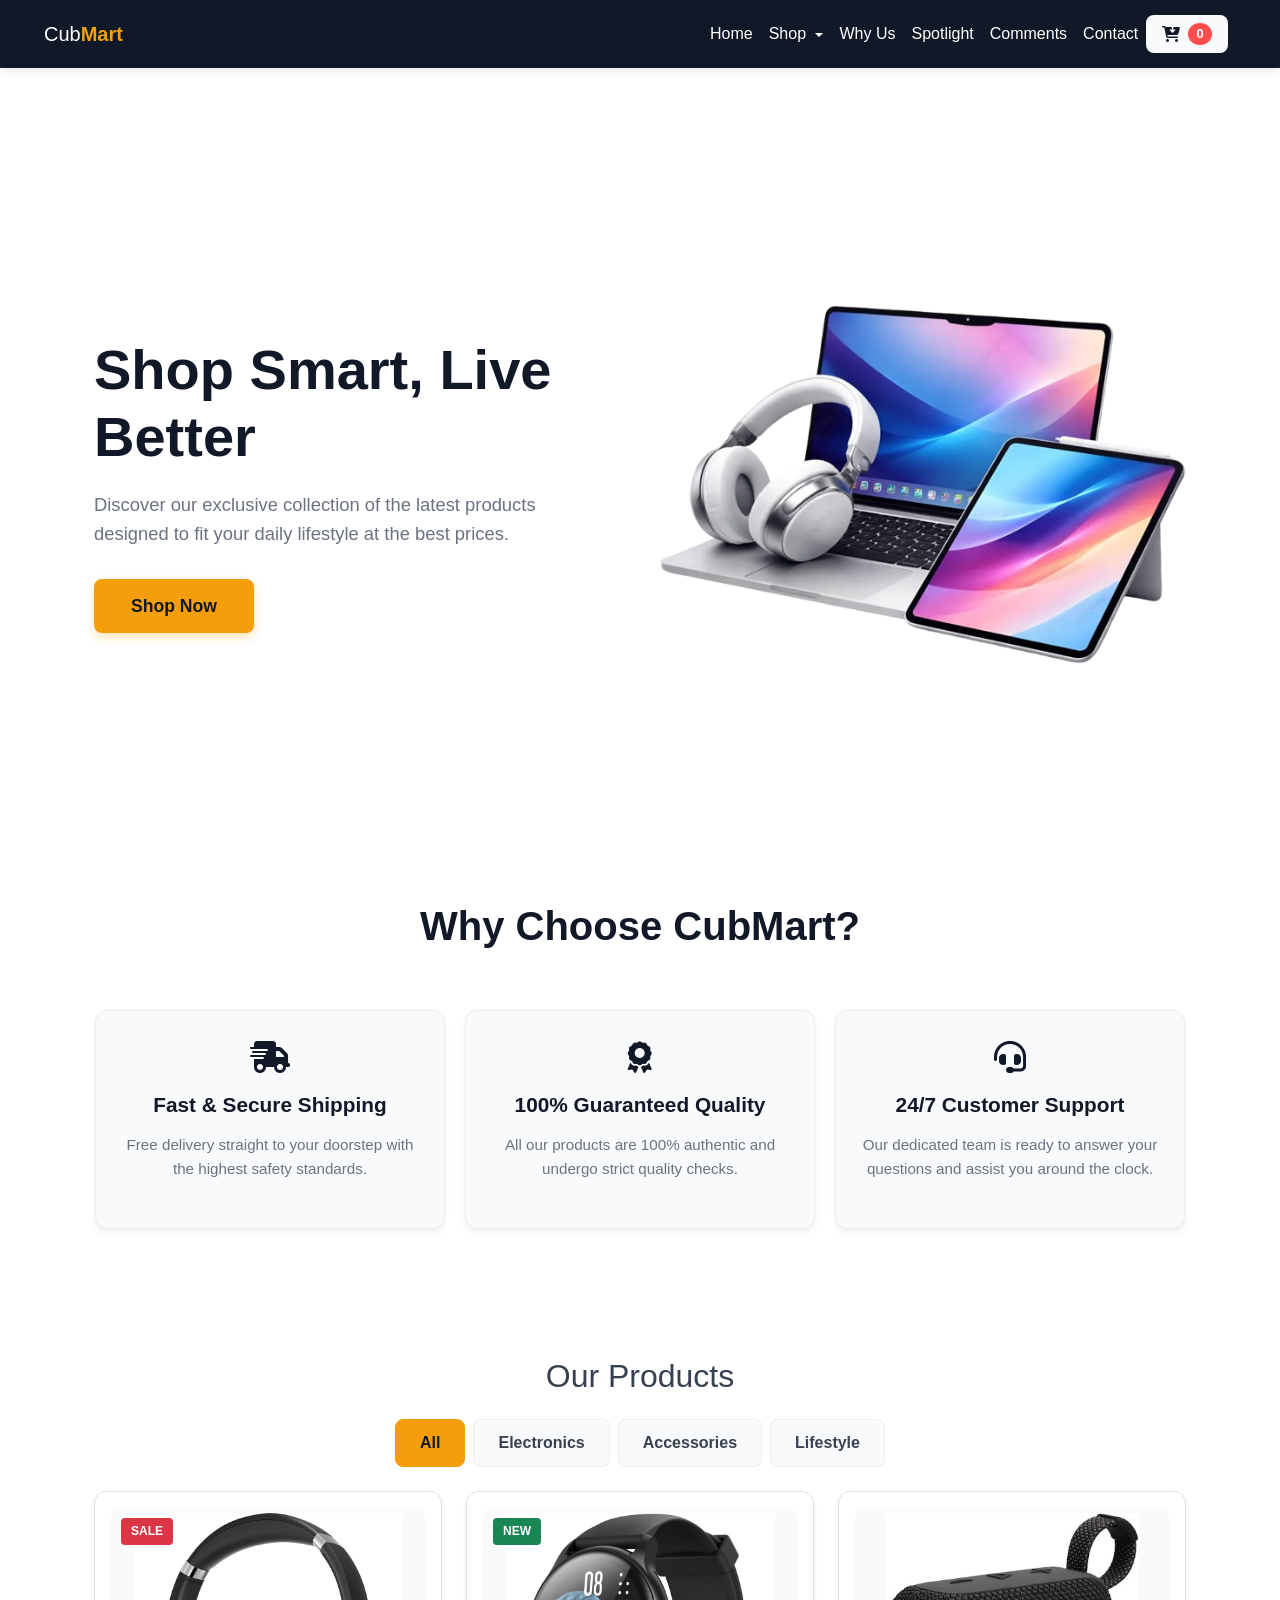
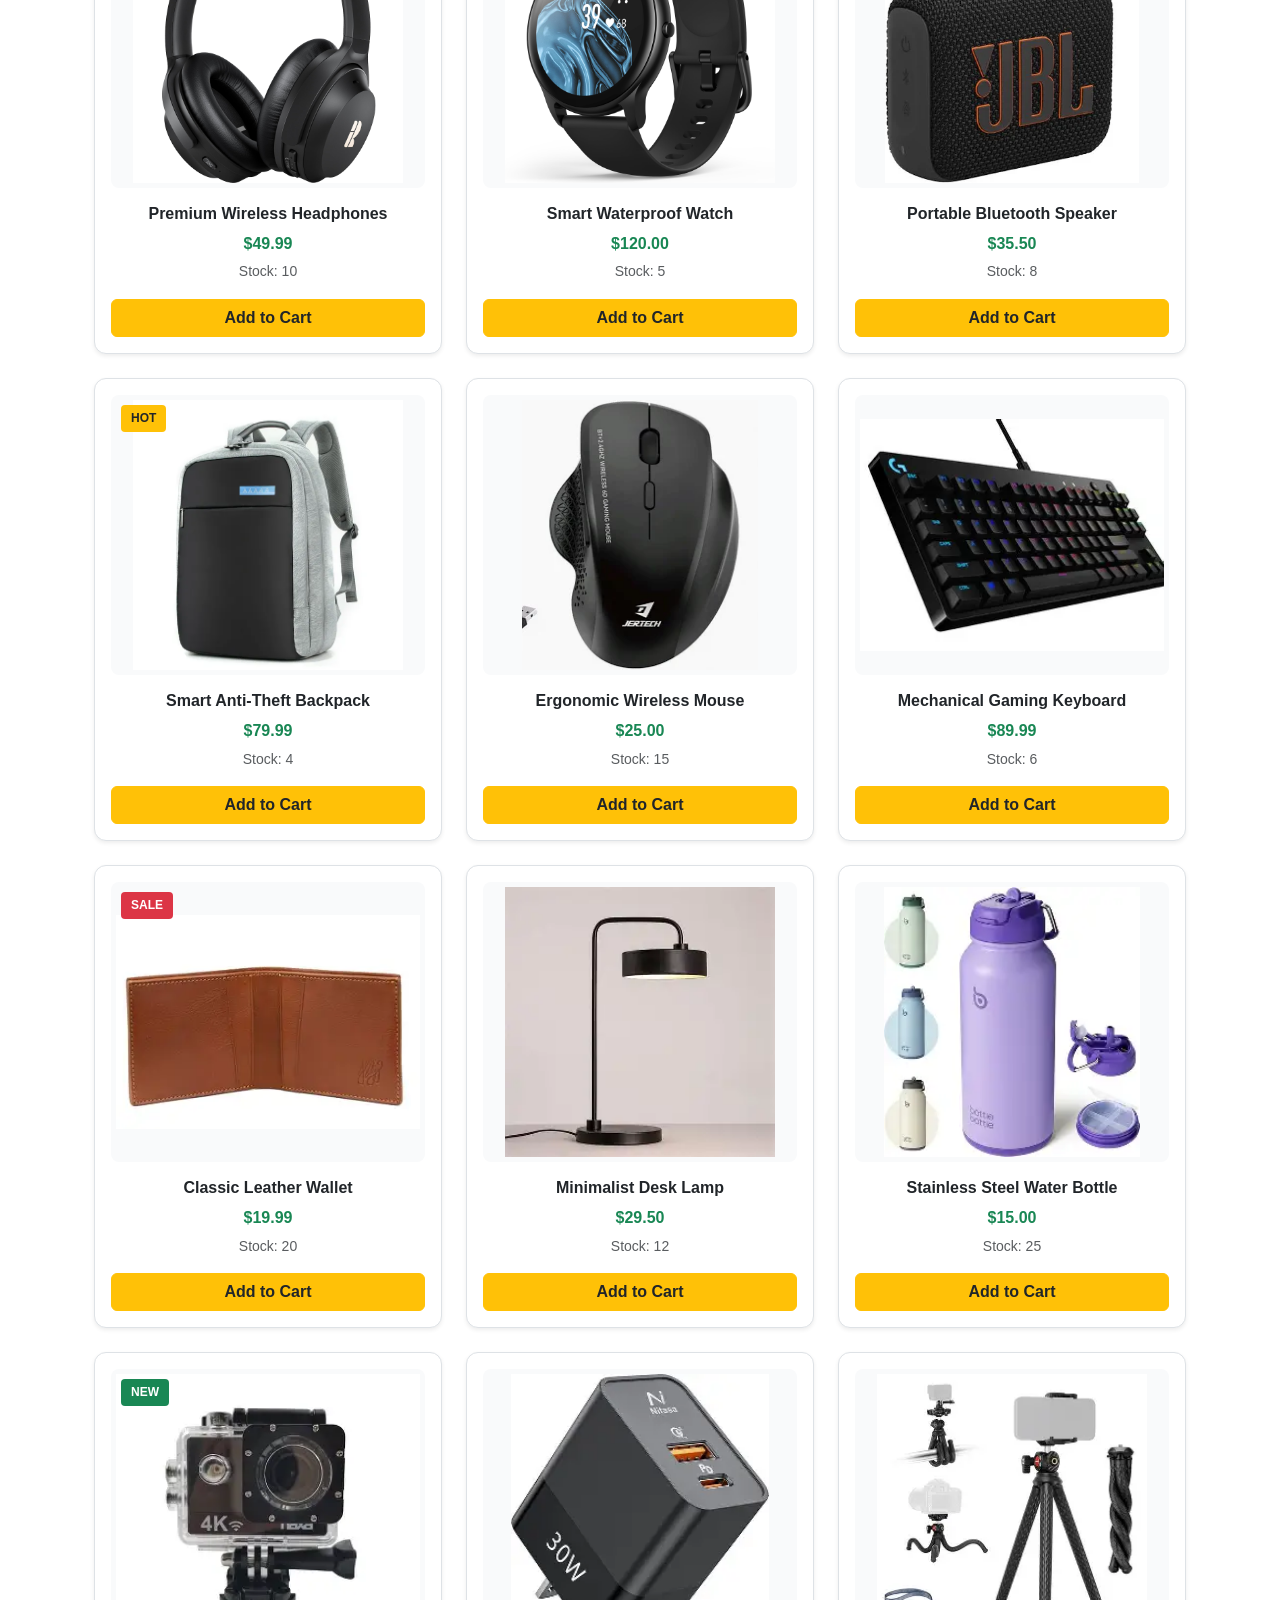
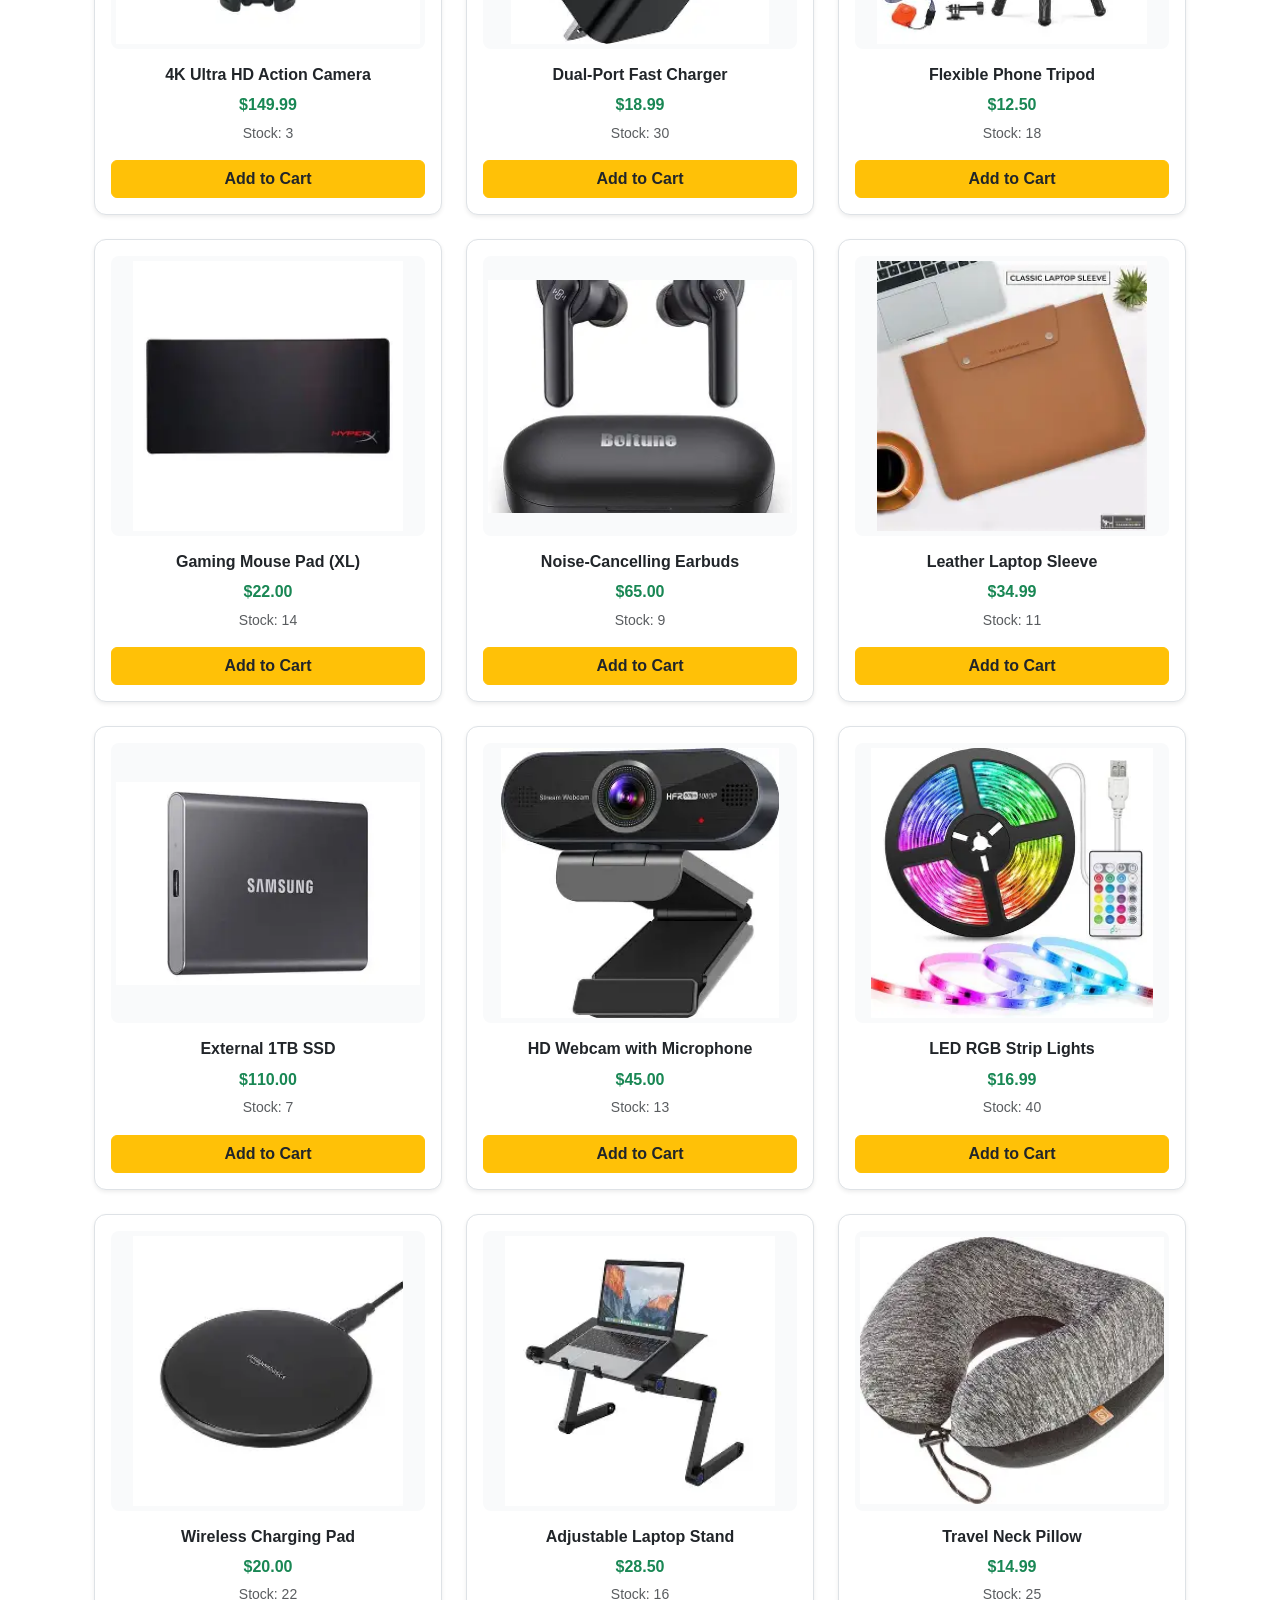
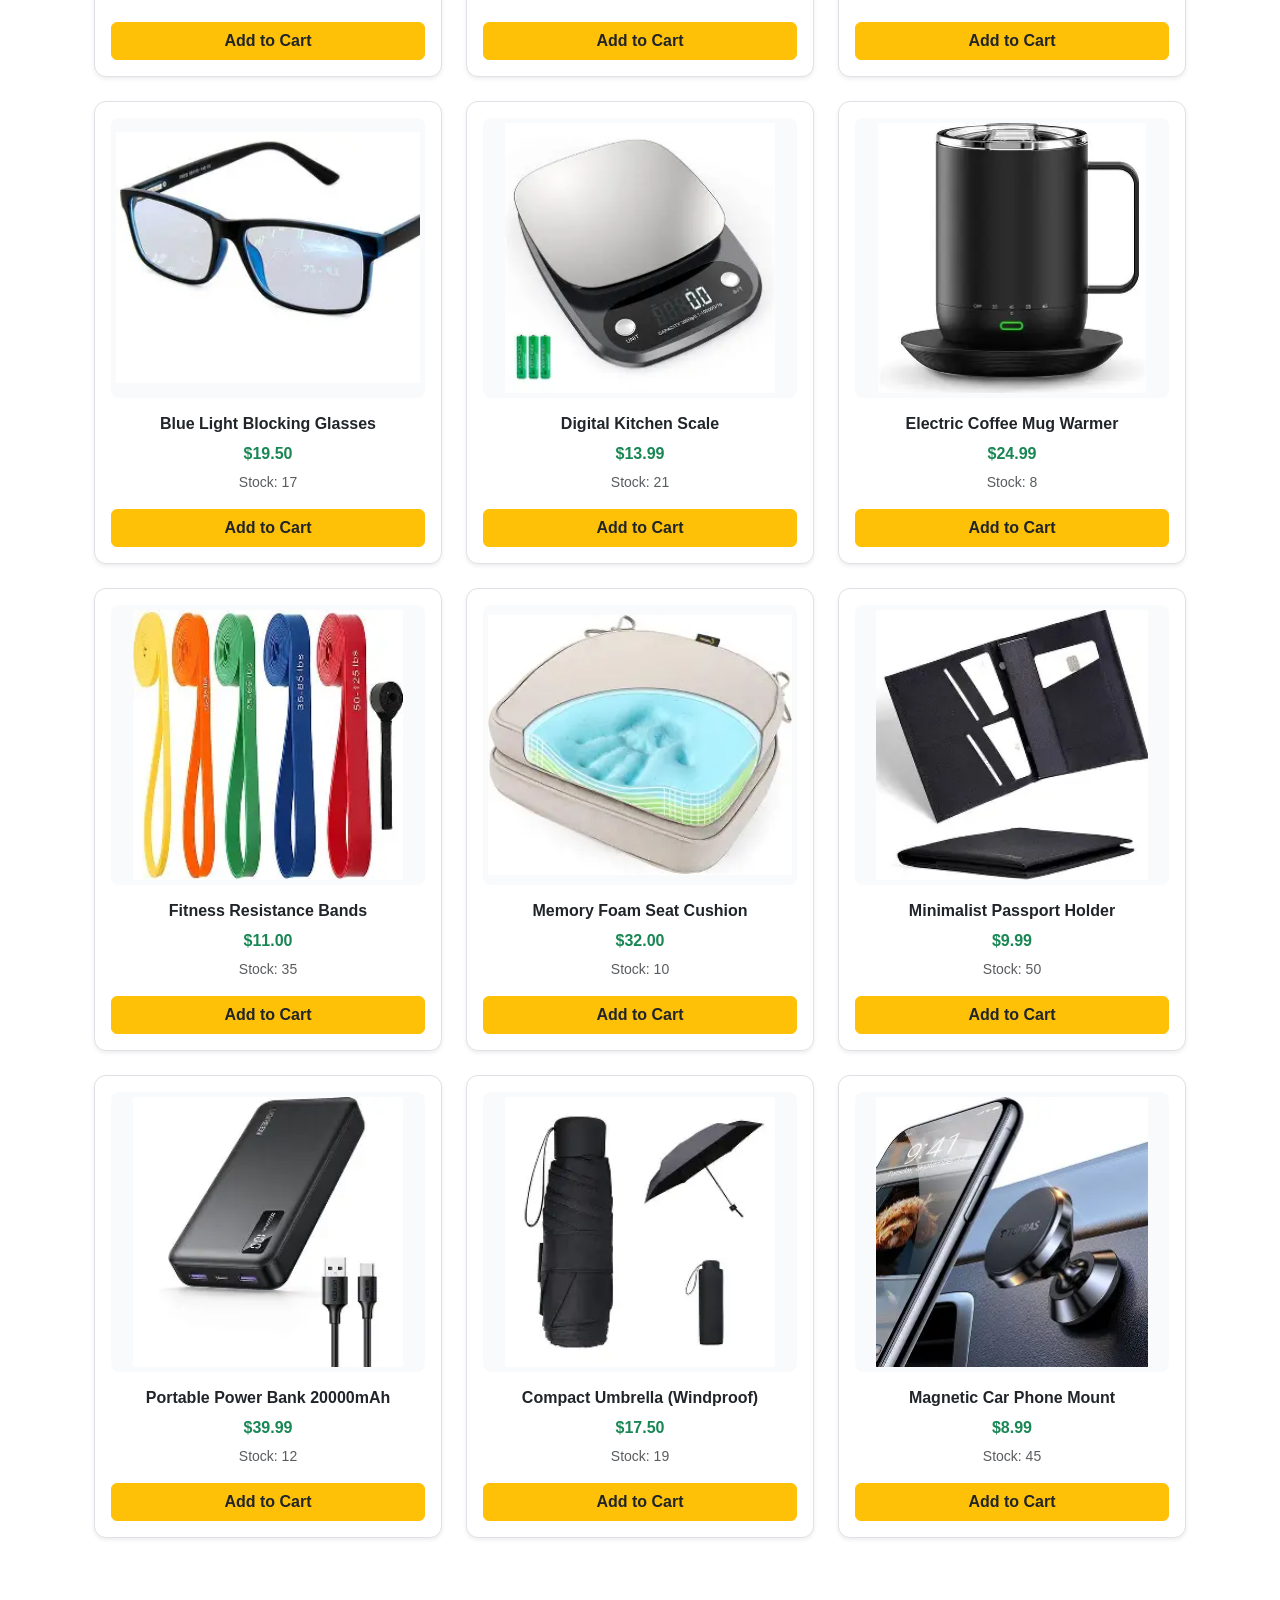
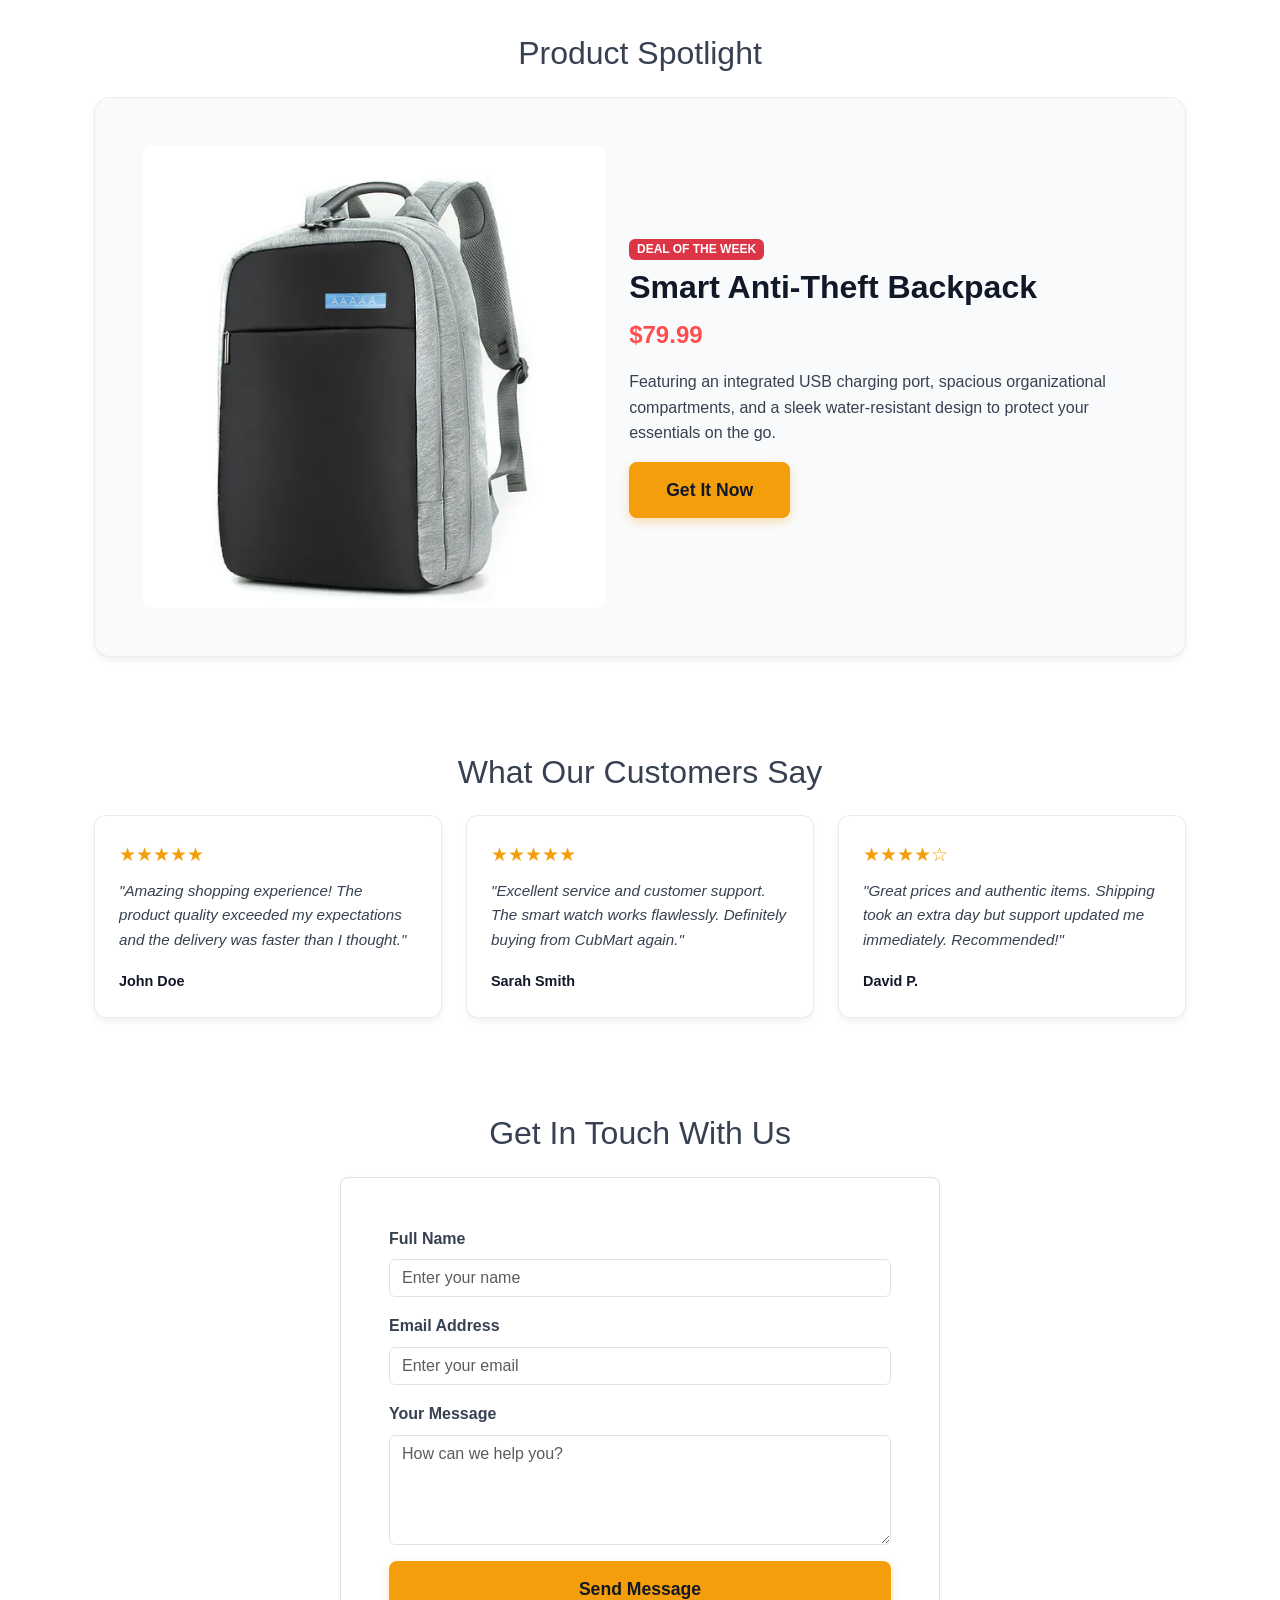
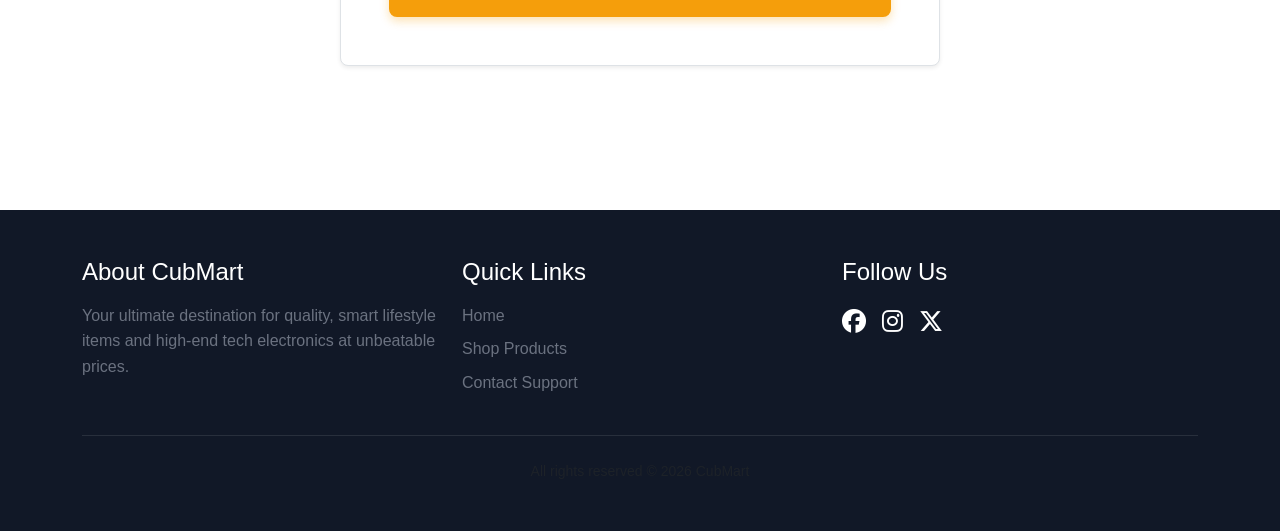
==== task1-design/index.html @ dd848ba4 "project" ====
<!doctype html>
<html lang="en">
  <head>
    <meta charset="UTF-8" />
    <meta name="viewport" content="width=device-width, initial-scale=1.0" />
    <link
      rel="stylesheet"
      href="https://cdnjs.cloudflare.com/ajax/libs/font-awesome/6.4.0/css/all.min.css"
    />
    <link
      rel="stylesheet"
      href="https://cdn.jsdelivr.net/npm/bootstrap@5.3.3/dist/css/bootstrap.min.css"
      integrity="sha384-QWTKZyjpPEjISv5WaRU9OFeRpok6YctnYmDr5pNlyT2bRjXh0JMhjY6hW+ALEwIH"
      crossorigin="anonymous"
    />
    <link rel="stylesheet" href="style.css" />
    <title>CubMart</title>
  </head>
  <body>
    <nav class="navbar navbar-expand-lg fixed-top">
      <div class="container-fluid">
        <a class="navbar-brand text-white" href="#">
          Cub<span class="logo-text">Mart</span>
        </a>

        <div class="d-flex align-items-center ms-auto me-2 order-lg-last">
          <a class="nav-link cart-box" href="../task2-logic/cart.html">
            <i class="fa-solid fa-cart-arrow-down"></i>
            <span class="badge">0</span>
          </a>
        </div>

        <button
          class="navbar-toggler"
          type="button"
          data-bs-toggle="collapse"
          data-bs-target="#navMenu"
        >
          <span class="navbar-toggler-icon"></span>
        </button>

        <div class="collapse navbar-collapse" id="navMenu">
          <ul class="navbar-nav ms-auto mb-2 mb-lg-0 align-items-center">
            <li class="nav-item">
              <a class="nav-link" href="#home">Home</a>
            </li>
            <li class="nav-item dropdown">
              <a
                class="nav-link dropdown-toggle"
                href="#shop"
                id="shopDropdown"
                role="button"
                data-bs-toggle="dropdown"
                aria-expanded="false"
              >
                Shop
              </a>
              <ul
                class="dropdown-menu border-0 shadow"
                aria-labelledby="shopDropdown"
              >
                <li>
                  <a
                    class="dropdown-item"
                    href="#shop"
                    onclick="filterProducts('all')"
                    >All Products</a
                  >
                </li>
                <li><hr class="dropdown-divider" /></li>
                <li>
                  <a
                    class="dropdown-item"
                    href="#shop"
                    onclick="filterProducts('electronics')"
                    >Electronics</a
                  >
                </li>
                <li>
                  <a
                    class="dropdown-item"
                    href="#shop"
                    onclick="filterProducts('accessories')"
                    >Accessories</a
                  >
                </li>
                <li>
                  <a
                    class="dropdown-item"
                    href="#shop"
                    onclick="filterProducts('lifestyle')"
                    >Lifestyle</a
                  >
                </li>
              </ul>
            </li>
            <li class="nav-item">
              <a class="nav-link" href="#questions">Why Us</a>
            </li>
            <li class="nav-item">
              <a class="nav-link" href="#spotlight">Spotlight</a>
            </li>
            <li class="nav-item">
              <a class="nav-link" href="#comments">Comments</a>
            </li>
            <li class="nav-item">
              <a class="nav-link" href="#contact">Contact</a>
            </li>
          </ul>
        </div>
      </div>
    </nav>

    <main class="container pt-5 mt-4 pb-5">
      <div class="container-fluid">
        <section class="hero section" id="home">
          <div class="hero-text">
            <h1>Shop Smart, Live Better</h1>
            <p>
              Discover our exclusive collection of the latest products designed
              to fit your daily lifestyle at the best prices.
            </p>
            <a
              href="#shop"
              class="btn btn-hero text-decoration-none d-inline-block"
              >Shop Now</a
            >
          </div>
          <div class="hero-img">
            <img
              src="../imgs/heroSectionPoto.png"
              alt="photo for hero section"
            />
          </div>
        </section>

        <section class="questions section" id="questions">
          <div class="questions-text">
            <h2>Why Choose CubMart?</h2>
          </div>
          <div class="card">
            <i class="fa-solid fa-truck-fast"></i>
            <h3>Fast & Secure Shipping</h3>
            <p>
              Free delivery straight to your doorstep with the highest safety
              standards.
            </p>
          </div>
          <div class="card">
            <i class="fa-solid fa-award"></i>
            <h3>100% Guaranteed Quality</h3>
            <p>
              All our products are 100% authentic and undergo strict quality
              checks.
            </p>
          </div>
          <div class="card">
            <i class="fa-solid fa-headset"></i>
            <h3>24/7 Customer Support</h3>
            <p>
              Our dedicated team is ready to answer your questions and assist
              you around the clock.
            </p>
          </div>
        </section>

        <section class="shop section py-5" id="shop">
          <h2 class="text-center mb-4">Our Products</h2>
          <div class="d-flex justify-content-center mb-4">
            <ul class="nav nav-pills" id="filterTabs">
              <li class="nav-item">
                <button
                  class="nav-link active fw-bold me-2"
                  onclick="filterProducts('all', this)"
                >
                  All
                </button>
              </li>
              <li class="nav-item">
                <button
                  class="nav-link fw-bold me-2"
                  onclick="filterProducts('electronics', this)"
                >
                  Electronics
                </button>
              </li>
              <li class="nav-item">
                <button
                  class="nav-link fw-bold me-2"
                  onclick="filterProducts('accessories', this)"
                >
                  Accessories
                </button>
              </li>
              <li class="nav-item">
                <button
                  class="nav-link fw-bold"
                  onclick="filterProducts('lifestyle', this)"
                >
                  Lifestyle
                </button>
              </li>
            </ul>
          </div>
          <div class="row g-4" id="products-container"></div>
        </section>

        <section class="spotlight-section py-5" id="spotlight">
          <h2 class="text-center mb-4">Product Spotlight</h2>
          <div
            class="spotlight-block p-4 p-md-5 d-flex flex-column flex-md-row align-items-center gap-4"
          >
            <div class="spotlight-img-holder w-100 flex-1">
              <img
                src="../imgs/SmartAnti-TheftBackpack.webp"
                alt="Spotlight Product"
                class="img-fluid rounded-3"
              />
            </div>
            <div class="spotlight-content flex-1">
              <span class="badge bg-danger mb-2">DEAL OF THE WEEK</span>
              <h3>Smart Anti-Theft Backpack</h3>
              <p class="price-text">$79.99</p>
              <p class="desc-text">
                Featuring an integrated USB charging port, spacious
                organizational compartments, and a sleek water-resistant design
                to protect your essentials on the go.
              </p>
              <button class="btn-hero" onclick="addToCart(4)">
                Get It Now
              </button>
            </div>
          </div>
        </section>

        <section class="reviews-section py-5" id="comments">
          <h2 class="text-center mb-4">What Our Customers Say</h2>
          <div class="row g-4">
            <div class="col-md-4">
              <div class="review-card p-4">
                <div class="stars mb-2">★★★★★</div>
                <p class="review-text">
                  "Amazing shopping experience! The product quality exceeded my
                  expectations and the delivery was faster than I thought."
                </p>
                <span class="review-user">John Doe</span>
              </div>
            </div>
            <div class="col-md-4">
              <div class="review-card p-4">
                <div class="stars mb-2">★★★★★</div>
                <p class="review-text">
                  "Excellent service and customer support. The smart watch works
                  flawlessly. Definitely buying from CubMart again."
                </p>
                <span class="review-user">Sarah Smith</span>
              </div>
            </div>
            <div class="col-md-4">
              <div class="review-card p-4">
                <div class="stars mb-2">★★★★☆</div>
                <p class="review-text">
                  "Great prices and authentic items. Shipping took an extra day
                  but support updated me immediately. Recommended!"
                </p>
                <span class="review-user">David P.</span>
              </div>
            </div>
          </div>
        </section>

        <section class="contact-section py-5" id="contact">
          <h2 class="text-center mb-4">Get In Touch With Us</h2>
          <div
            class="form-container mx-auto p-4 p-md-5 border rounded-3 bg-white shadow-sm"
            style="max-width: 600px"
          >
            <form
              onsubmit="
                event.preventDefault();
                alert('Message sent successfully!');
              "
            >
              <div class="mb-3">
                <label class="form-label fw-semibold">Full Name</label>
                <input
                  type="text"
                  class="form-control"
                  placeholder="Enter your name"
                  required
                />
              </div>
              <div class="mb-3">
                <label class="form-label fw-semibold">Email Address</label>
                <input
                  type="email"
                  class="form-control"
                  placeholder="Enter your email"
                  required
                />
              </div>
              <div class="mb-3">
                <label class="form-label fw-semibold">Your Message</label>
                <textarea
                  class="form-control"
                  rows="4"
                  placeholder="How can we help you?"
                  required
                ></textarea>
              </div>
              <button type="submit" class="btn-hero w-100">Send Message</button>
            </form>
          </div>
        </section>
      </div>
    </main>

    <footer class="footer py-5 mt-5">
      <div class="container text-center text-md-start">
        <div class="row g-4">
          <div class="col-md-4">
            <h4 class="text-white mb-3">About CubMart</h4>
            <p>
              Your ultimate destination for quality, smart lifestyle items and
              high-end tech electronics at unbeatable prices.
            </p>
          </div>
          <div class="col-md-4">
            <h4 class="text-white mb-3">Quick Links</h4>
            <ul class="p-0 list-unstyled">
              <li class="mb-2">
                <a href="#home" class="text-decoration-none">Home</a>
              </li>
              <li class="mb-2">
                <a href="#shop" class="text-decoration-none">Shop Products</a>
              </li>
              <li class="mb-2">
                <a href="#contact" class="text-decoration-none"
                  >Contact Support</a
                >
              </li>
            </ul>
          </div>
          <div class="col-md-4">
            <h4 class="text-white mb-3">Follow Us</h4>
            <div
              class="d-flex gap-3 justify-content-center justify-content-md-start"
            >
              <a href="#" class="text-white fs-4"
                ><i class="fa-brands fa-facebook"></i
              ></a>
              <a href="#" class="text-white fs-4"
                ><i class="fa-brands fa-instagram"></i
              ></a>
              <a href="#" class="text-white fs-4"
                ><i class="fa-brands fa-x-twitter"></i
              ></a>
            </div>
          </div>
        </div>
        <hr class="border-secondary my-4" />
        <div class="text-center text-muted small">
          All rights reserved © 2026 CubMart
        </div>
      </div>
    </footer>

    <script
      src="https://cdn.jsdelivr.net/npm/bootstrap@5.3.3/dist/js/bootstrap.bundle.min.js"
      integrity="sha384-YvpcrYf0tY3lHB60NNkmXc5s9fDVZLESaAA55NDzOxhy9GkcIdslK1eN7N6jIeHz"
      crossorigin="anonymous"
    ></script>
    <script src="script.js"></script>
  </body>
</html>
---- task1-design/style.css ----
:root {
  --primary-color: #111827;
  --accent-color: #ff4d4d;
  --bg-light: #f9fafb;
  --bg-white: #ffffff;
  --text-main: #374151;
  --text-muted: #6b7280;
  --star-color: #f59e0b;
  --font-main: "Cairo", "Tajawal", sans-serif;
  --transition-smooth: 0.3s ease-in-out;
  --shadow-light: 0 4px 6px rgba(0, 0, 0, 0.05);
  --shadow-hover: 0 10px 15px rgba(0, 0, 0, 0.1);
}

* {
  margin: 0;
  padding: 0;
  box-sizing: border-box;
}

body {
  font-family: var(--font-main);
  background-color: var(--bg-white);
  color: var(--text-main);
  line-height: 1.6;
  padding-top: 75px;
}

a {
  color: inherit;
  text-decoration: none;
}

ul {
  list-style: none;
}

.navbar {
  background-color: var(--primary-color);
  padding: 0.7rem 2rem;
  font-size: 1.5rem;
  box-shadow: 0 2px 10px rgba(0, 0, 0, 0.1);
}

.navbar span {
  color: var(--bg-white);
  font-weight: 700;
}

.navbar-toggler {
  background-color: var(--bg-white);
  border: none;
}

.logo-text {
  color: var(--star-color) !important;
}

.nav-link {
  color: var(--bg-white);
  font-size: 1rem;
  font-weight: 500;
  padding: 10px 0;
  cursor: pointer;
  transition: var(--transition-smooth);
}

.nav-link:hover {
  color: var(--star-color);
}

.navbar-nav .nav-link:focus,
.navbar-nav .nav-link:active {
  color: var(--star-color) !important;
  background-color: transparent !important;
  box-shadow: none;
}

.navbar .cart-box {
  background-color: var(--bg-light);
  color: var(--primary-color) !important;
  padding: 8px 16px;
  border-radius: 8px;
  display: flex;
  align-items: center;
  gap: 8px;
  transition: var(--transition-smooth);
}

.navbar .cart-box:focus,
.navbar .cart-box:active {
  background-color: var(--bg-light) !important;
  color: var(--primary-color) !important;
  box-shadow: none;
}

.navbar .cart-box:hover {
  background-color: var(--bg-white);
  transform: scale(1.05);
}

.navbar .badge {
  background-color: var(--accent-color);
  color: var(--bg-white);
  font-size: 0.8rem;
  border-radius: 50%;
}

.dropdown-menu {
  background-color: var(--primary-color);
  border-radius: 8px;
  padding: 0.5rem 0;
}

.dropdown-item {
  color: var(--bg-white);
  font-family: var(--font-main);
  font-size: 0.95rem;
  padding: 10px 20px;
  transition: var(--transition-smooth);
}

.dropdown-item:hover {
  background-color: var(--star-color);
  color: var(--primary-color) !important;
}

.dropdown-divider {
  border-top: 1px solid rgba(255, 255, 255, 0.1);
  margin: 0.5rem 0;
}

.dropdown-toggle::after {
  vertical-align: middle;
  margin-left: 5px;
}

/* Hero Section */
.hero {
  display: flex;
  align-items: center;
  justify-content: space-between;
  gap: 40px;
  min-height: 75vh;
  padding: 3rem 0;
}

.hero-text {
  flex: 1;
  animation: fadeIn 1s ease-in-out;
}

.hero-text h1 {
  font-size: 3.5rem;
  font-weight: 800;
  color: var(--primary-color);
  line-height: 1.2;
  margin-bottom: 20px;
}

.hero-text p {
  font-size: 1.15rem;
  color: var(--text-muted);
  margin-bottom: 30px;
  max-width: 500px;
}

.btn-hero {
  background-color: var(--star-color);
  color: var(--primary-color);
  padding: 12px 35px;
  font-size: 1.1rem;
  font-weight: 700;
  border: 2px solid var(--star-color);
  border-radius: 8px;
  cursor: pointer;
  transition: var(--transition-smooth);
  box-shadow: 0 4px 10px rgba(245, 158, 11, 0.3);
}

.btn-hero:hover {
  background-color: transparent;
  color: var(--star-color);
  transform: translateY(-2px);
  box-shadow: 0 6px 15px rgba(245, 158, 11, 0.4);
}

.hero-img {
  flex: 1;
  display: flex;
  justify-content: center;
  align-items: center;
}

.hero-img img {
  max-width: 100%;
  height: auto;
  object-fit: contain;
  animation: fadeIn 1s ease-in-out;
}

/* Why Choose Us Cards */
.questions {
  padding: 5rem 0;
  display: flex;
  flex-wrap: wrap;
  gap: 20px;
  justify-content: center;
}

.questions-text {
  width: 100%;
  text-align: center;
  margin-bottom: 2rem;
}

.questions-text h2 {
  font-size: 2.5rem;
  font-weight: 700;
  color: var(--primary-color);
}

.questions .card {
  flex: 1;
  display: flex;
  flex-direction: column;
  justify-content: center;
  align-items: center;
  min-width: 280px;
  max-width: 350px;
  background-color: var(--bg-light);
  padding: 30px 25px;
  border-radius: 12px;
  border: 1px solid rgba(0, 0, 0, 0.05);
  box-shadow: var(--shadow-light);
  transition: var(--transition-smooth);
  text-align: center;
}

.questions .card:hover {
  transform: translateY(-5px);
  box-shadow: var(--shadow-hover);
  background-color: var(--bg-white);
}

.questions .card h3 {
  font-size: 1.3rem;
  color: var(--primary-color);
  margin-bottom: 15px;
  font-weight: 600;
}

.questions .card p {
  font-size: 0.95rem;
  color: var(--text-muted);
}

.questions .card i {
  font-size: 2rem;
  margin-bottom: 20px;
  color: var(--primary-color);
  transition: var(--transition-smooth);
}

.questions .card:hover i {
  transform: scale(1.15);
  color: var(--star-color);
}

.product-img-holder {
  height: 200px;
  display: flex;
  align-items: center;
  justify-content: center;
  background-color: var(--bg-light);
  border-radius: 8px;
  overflow: hidden;
  position: relative;
  padding: 10px;
}

.product-img-holder img {
  max-width: 100%;
  max-height: 100%;
  object-fit: contain;
}

.card-badge {
  position: absolute;
  top: 10px;
  left: 10px;
  font-size: 0.75rem;
  font-weight: 700;
  padding: 4px 10px;
  border-radius: 4px;
  color: white;
  z-index: 5;
}

#filterTabs .nav-link {
  color: var(--text-main);
  background-color: var(--bg-light);
  border: 1px solid rgba(0, 0, 0, 0.05);
  padding: 10px 24px;
  border-radius: 8px;
  transition: var(--transition-smooth);
}

#filterTabs .nav-link.active {
  background-color: var(--star-color) !important;
  color: var(--primary-color) !important;
  border-color: var(--star-color);
}

#filterTabs .nav-link:hover:not(.active) {
  background-color: #e5e7eb;
  color: var(--primary-color);
}

#products-container .card {
  background-color: var(--bg-white);
  border-radius: 12px;
  transition: var(--transition-smooth);
}

#products-container .card:hover {
  transform: translateY(-5px);
  box-shadow: var(--shadow-hover) !important;
}

.spotlight-block {
  background-color: var(--bg-light);
  border-radius: 16px;
  box-shadow: var(--shadow-light);
  border: 1px solid rgba(0, 0, 0, 0.05);
}

.spotlight-content h3 {
  font-size: 2rem;
  font-weight: 700;
  color: var(--primary-color);
  margin-bottom: 10px;
}

.spotlight-content .price-text {
  font-size: 1.5rem;
  font-weight: 800;
  color: var(--accent-color);
  margin-bottom: 15px;
}

.review-card {
  background-color: var(--bg-white);
  border: 1px solid rgba(0, 0, 0, 0.08);
  border-radius: 12px;
  box-shadow: var(--shadow-light);
}

.stars {
  color: var(--star-color);
  font-size: 1.2rem;
}

.review-text {
  font-style: italic;
  color: var(--text-main);
  font-size: 0.95rem;
}

.review-user {
  font-weight: 700;
  color: var(--primary-color);
  font-size: 0.9rem;
}

.form-control:focus {
  border-color: var(--star-color);
  box-shadow: 0 0 0 0.25rem rgba(245, 158, 11, 0.25);
}

.footer {
  background-color: var(--primary-color);
  color: var(--text-muted);
}

.footer a {
  color: var(--text-muted);
  transition: var(--transition-smooth);
}

.footer a:hover {
  color: var(--star-color);
}




@keyframes fadeIn {
  0% {
    opacity: 0;
    transform: translateY(20px);
  }
  100% {
    opacity: 1;
    transform: translateY(0);
  }
}

@media (max-width: 991px) {
  .hero {
    flex-direction: column-reverse;
    text-align: center;
    gap: 30px;
    padding: 1.5rem 0;
  }

  .hero-text h1 {
    font-size: 2.5rem;
  }

  .hero-text p {
    margin: 0 auto 30px auto;
  }

  .questions {
    padding: 3rem 0;
  }
}
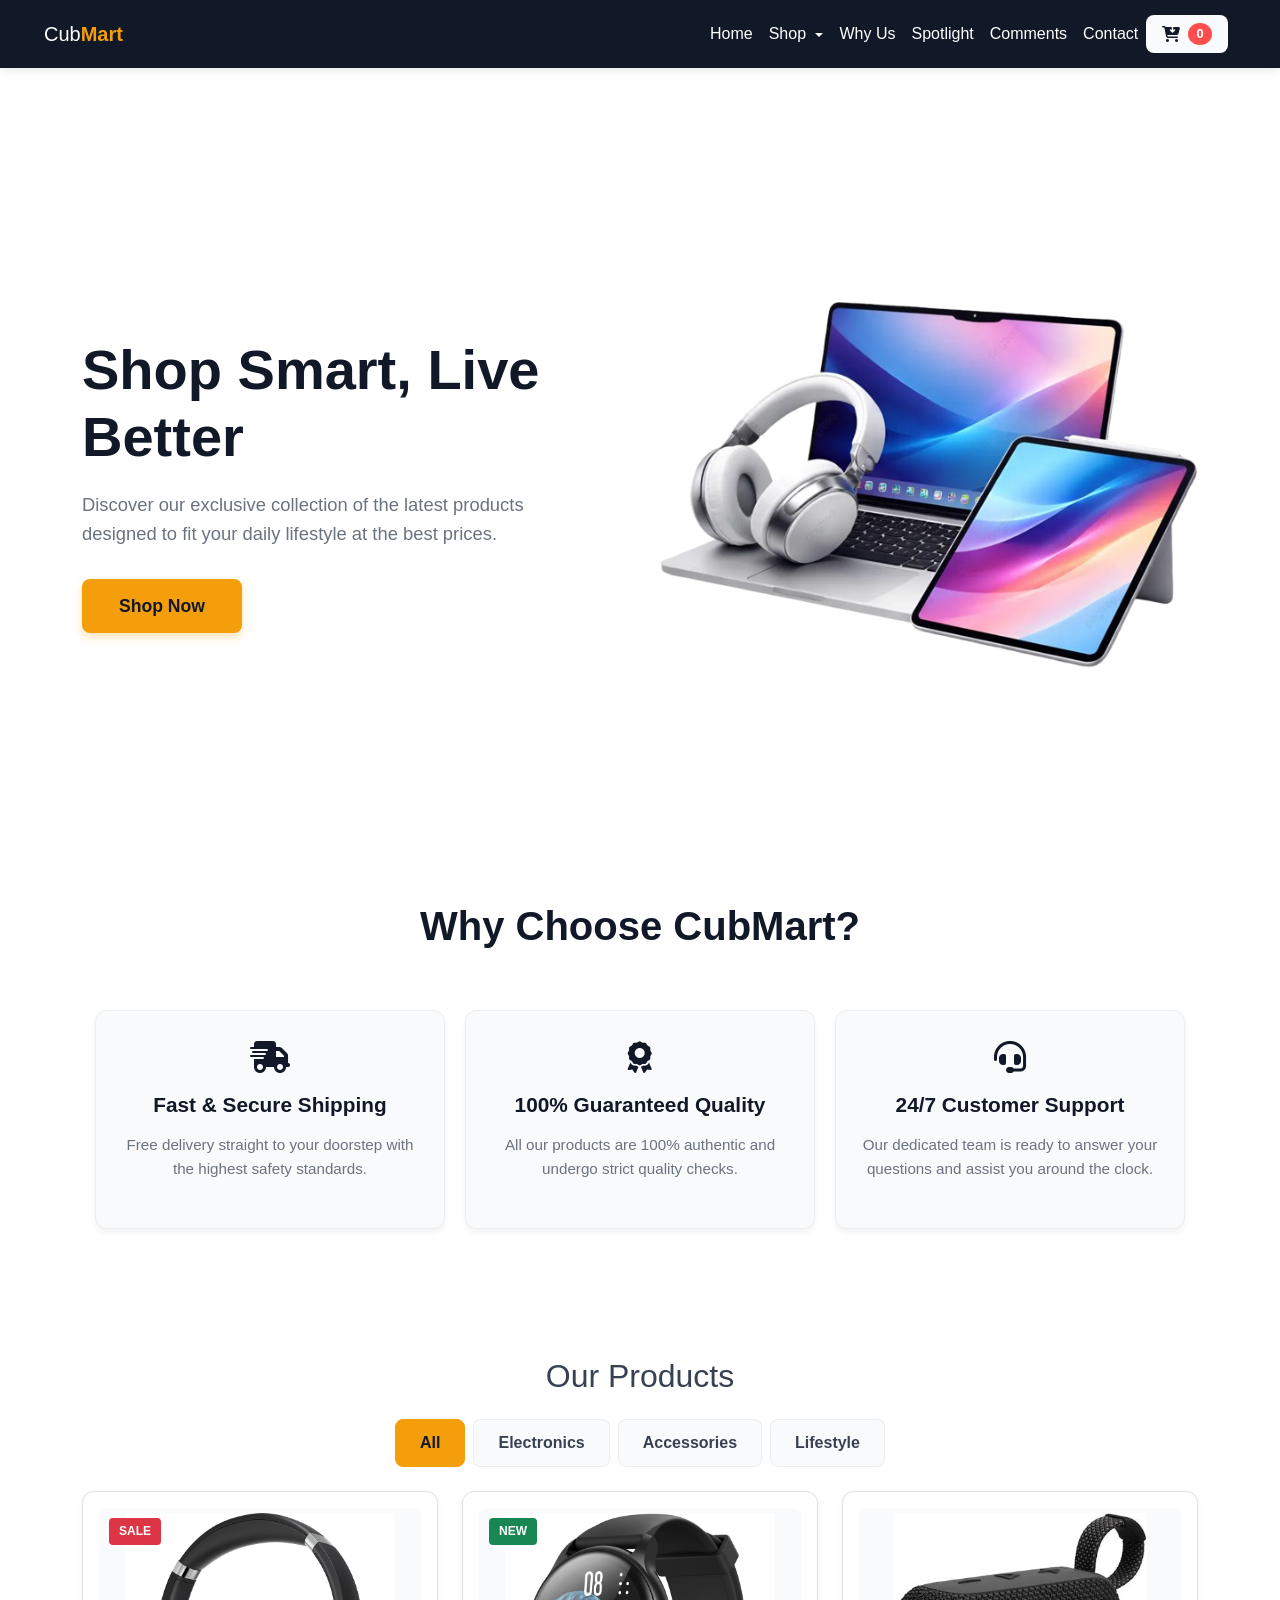
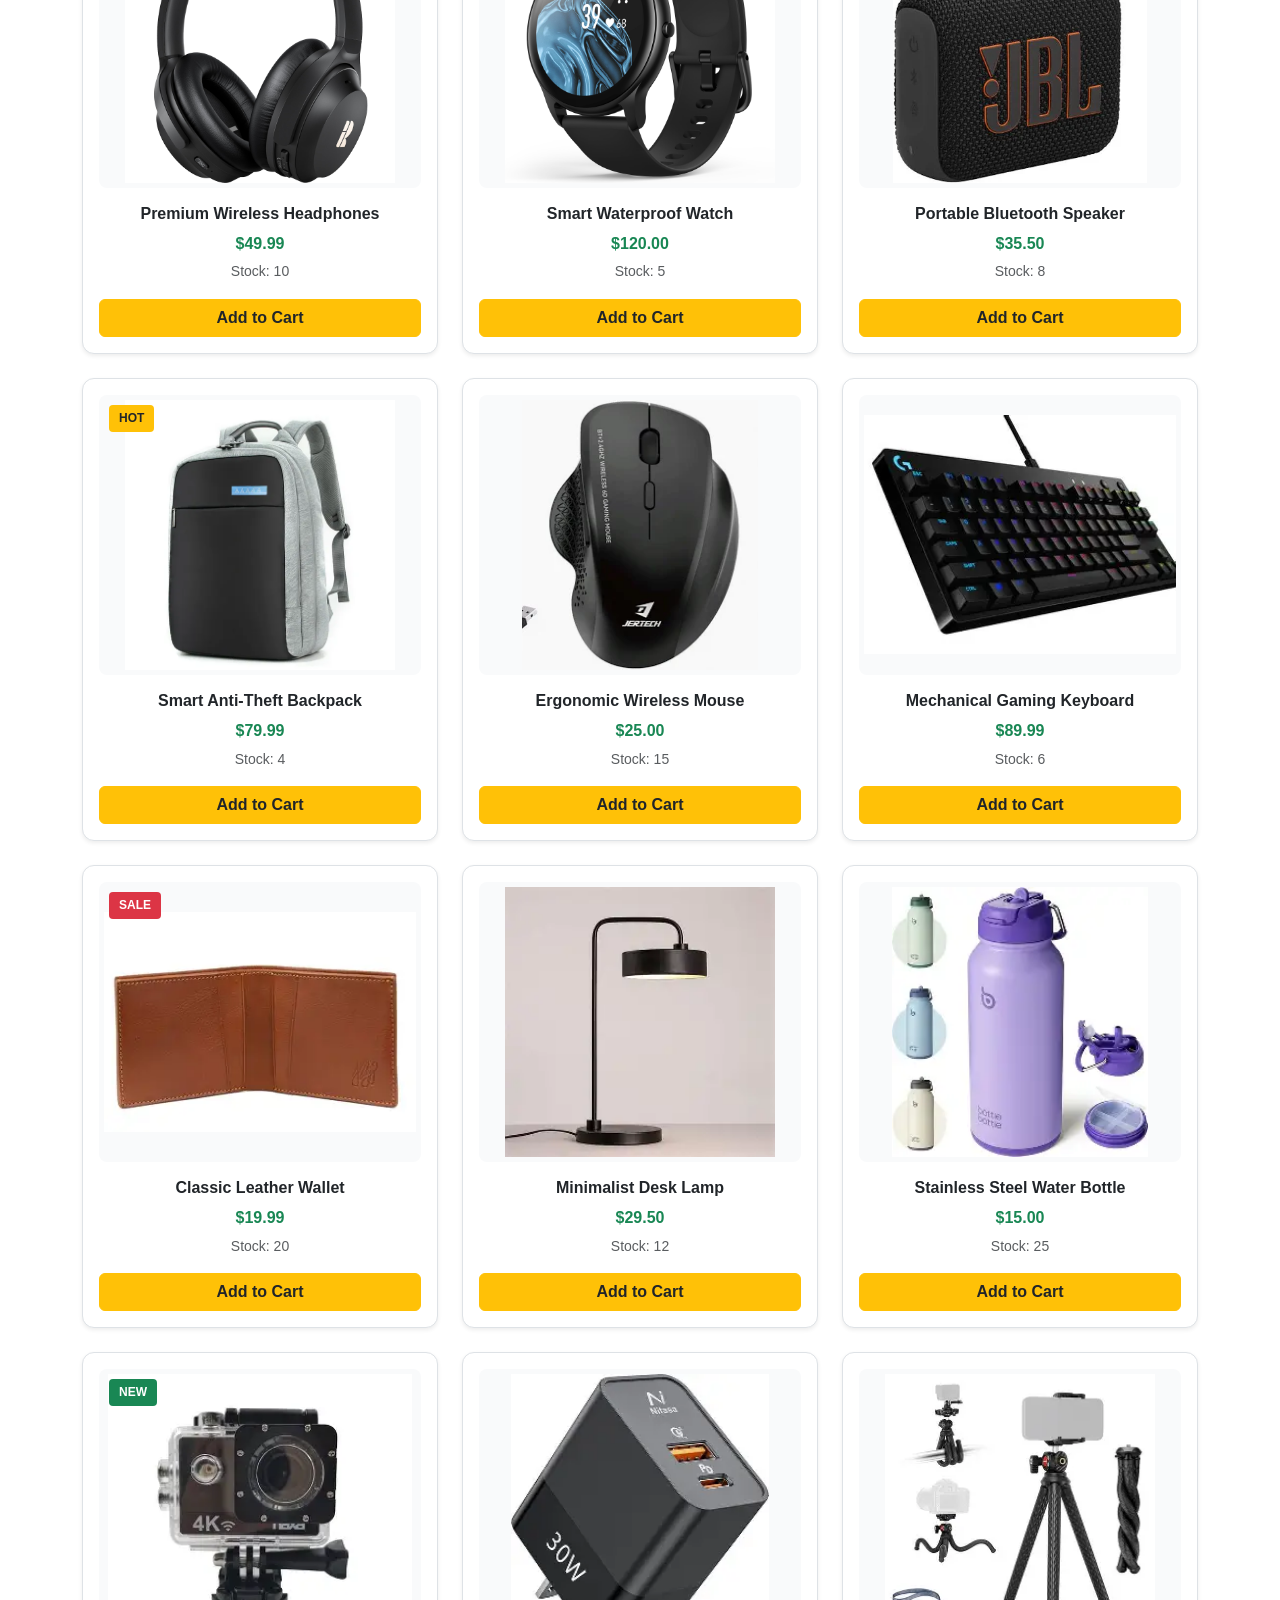
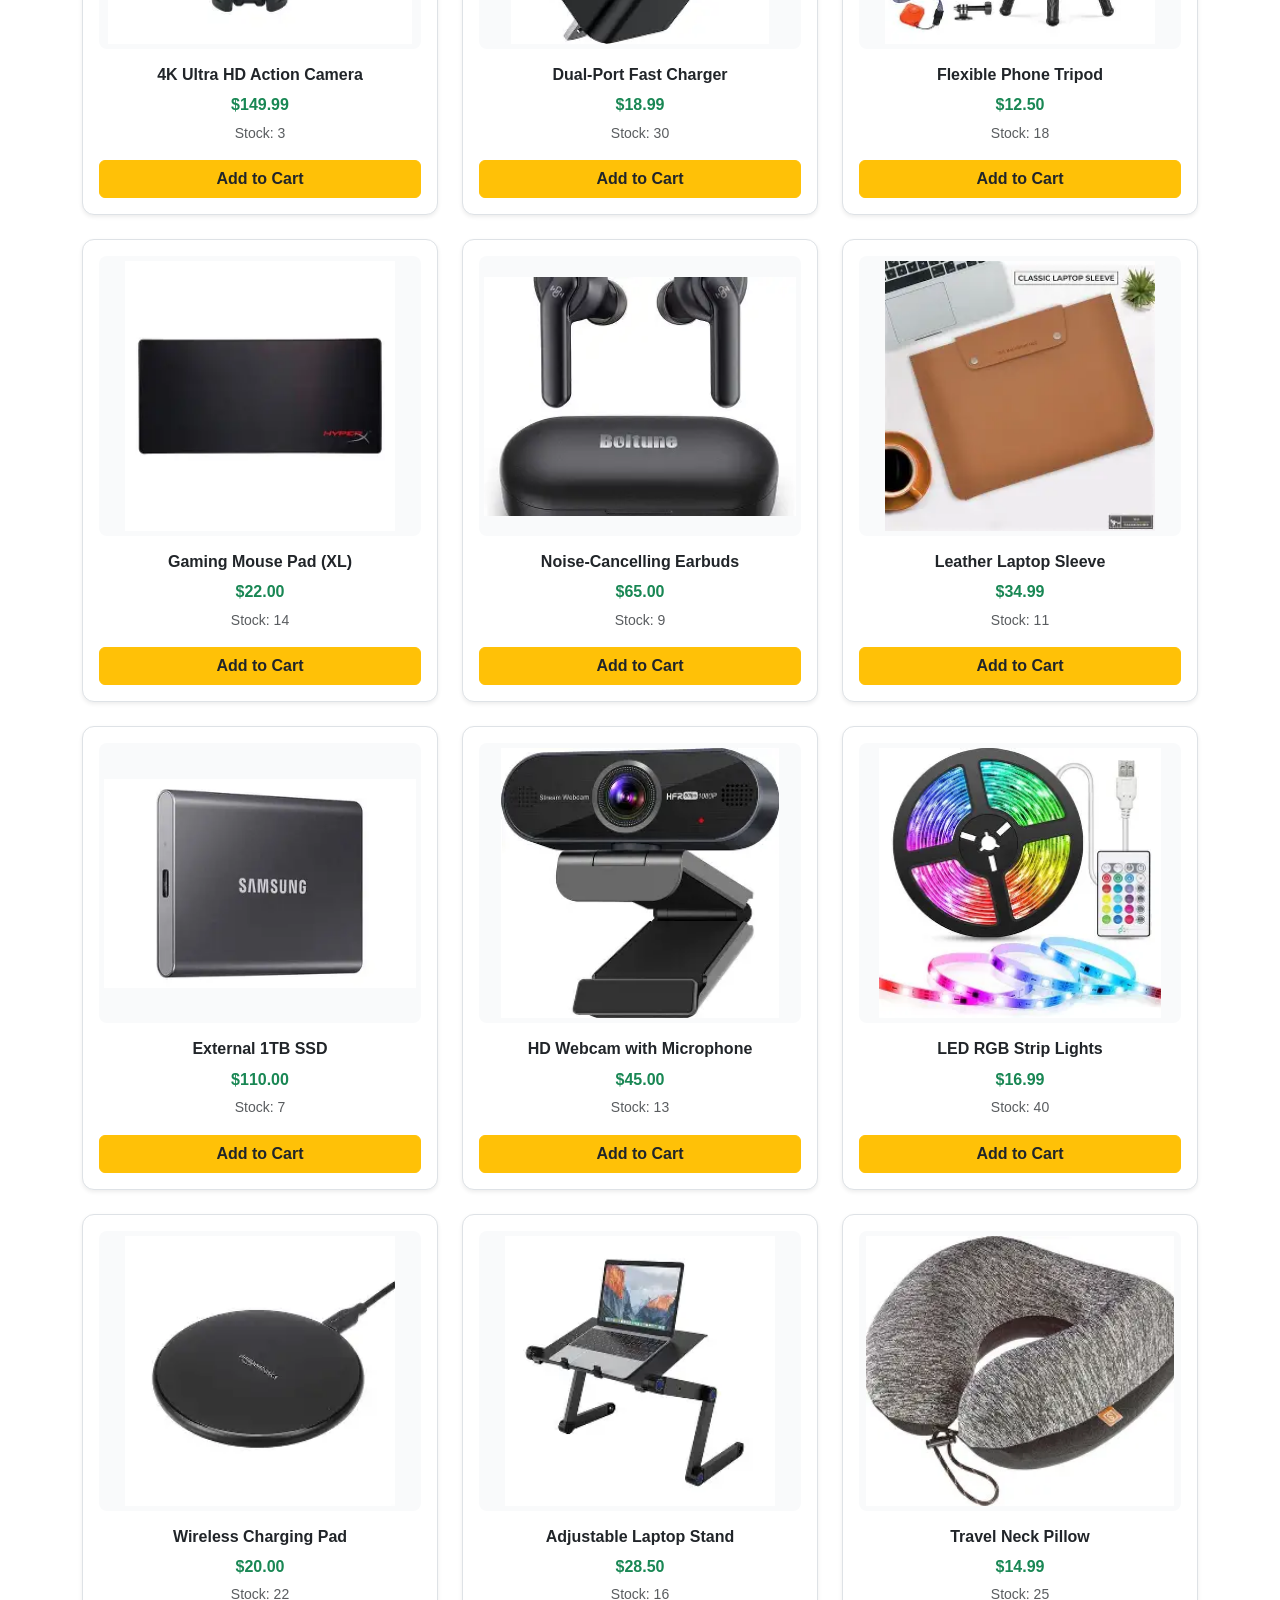
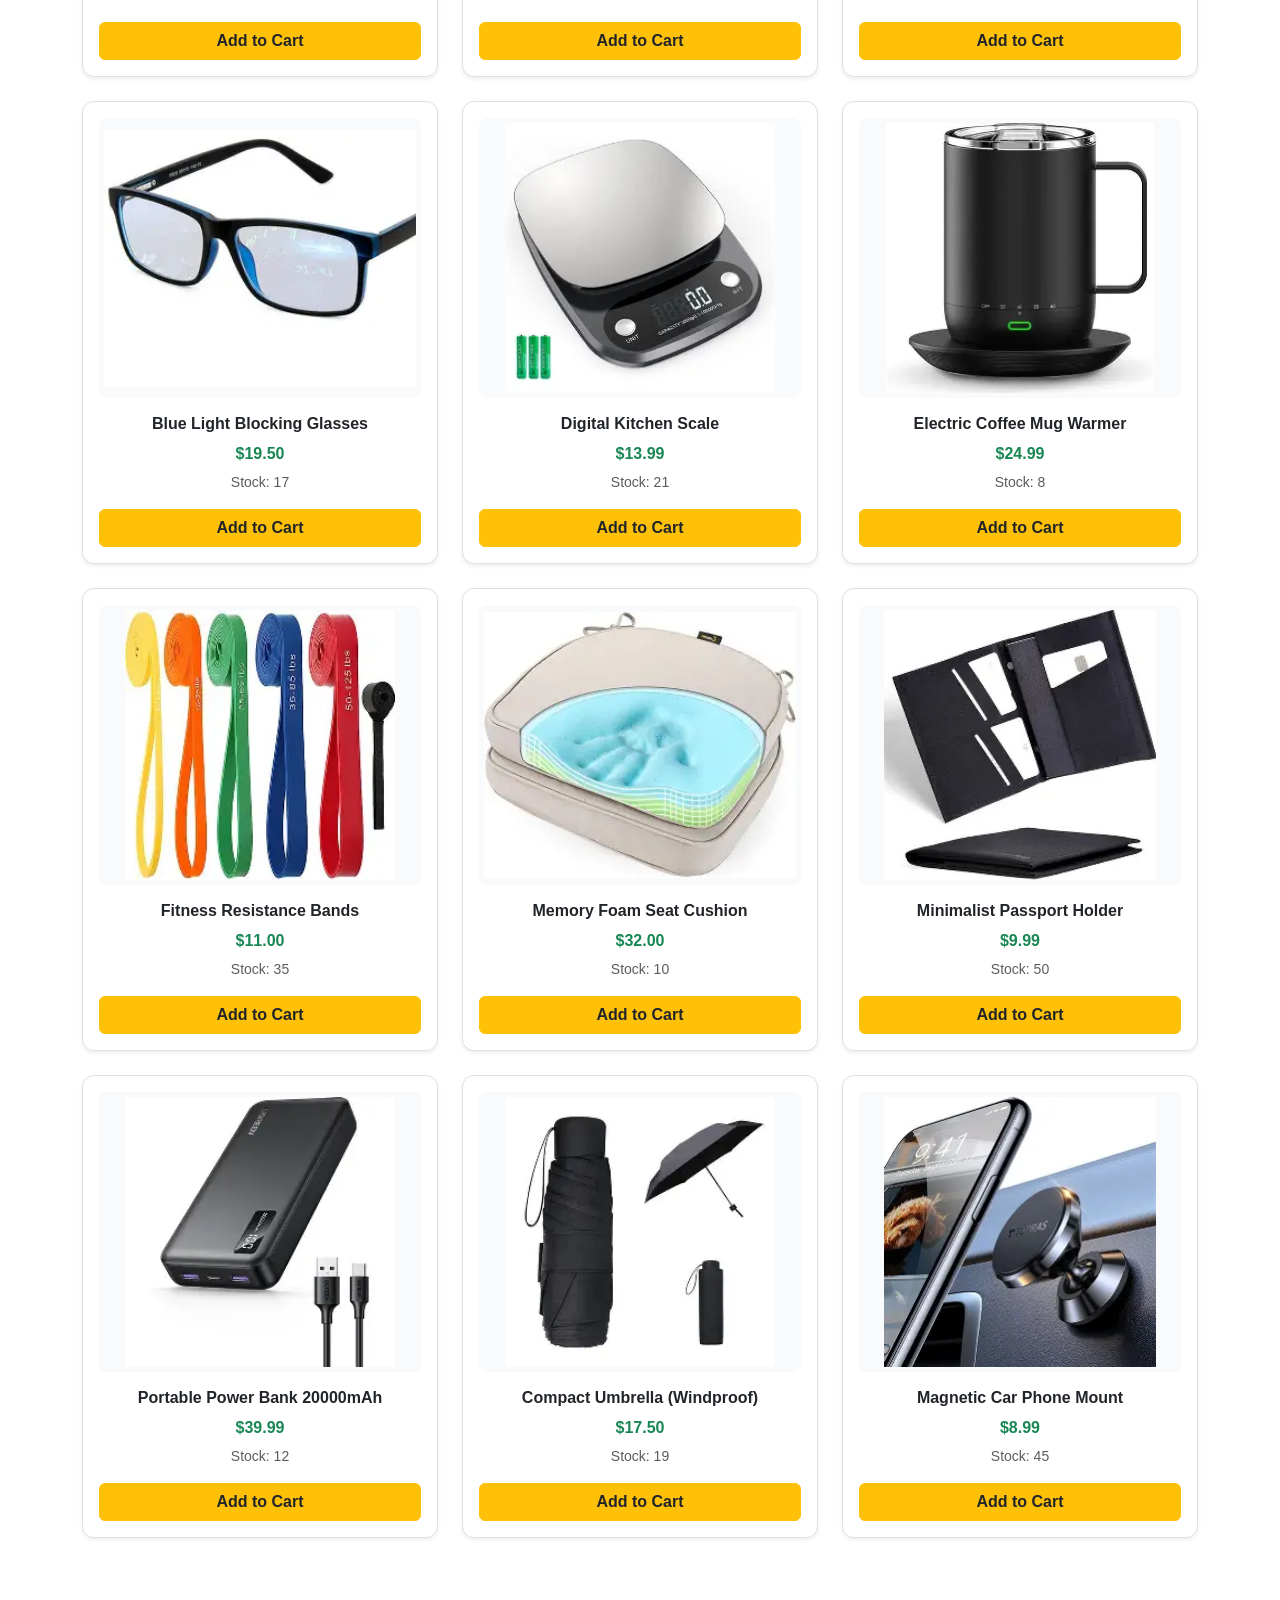
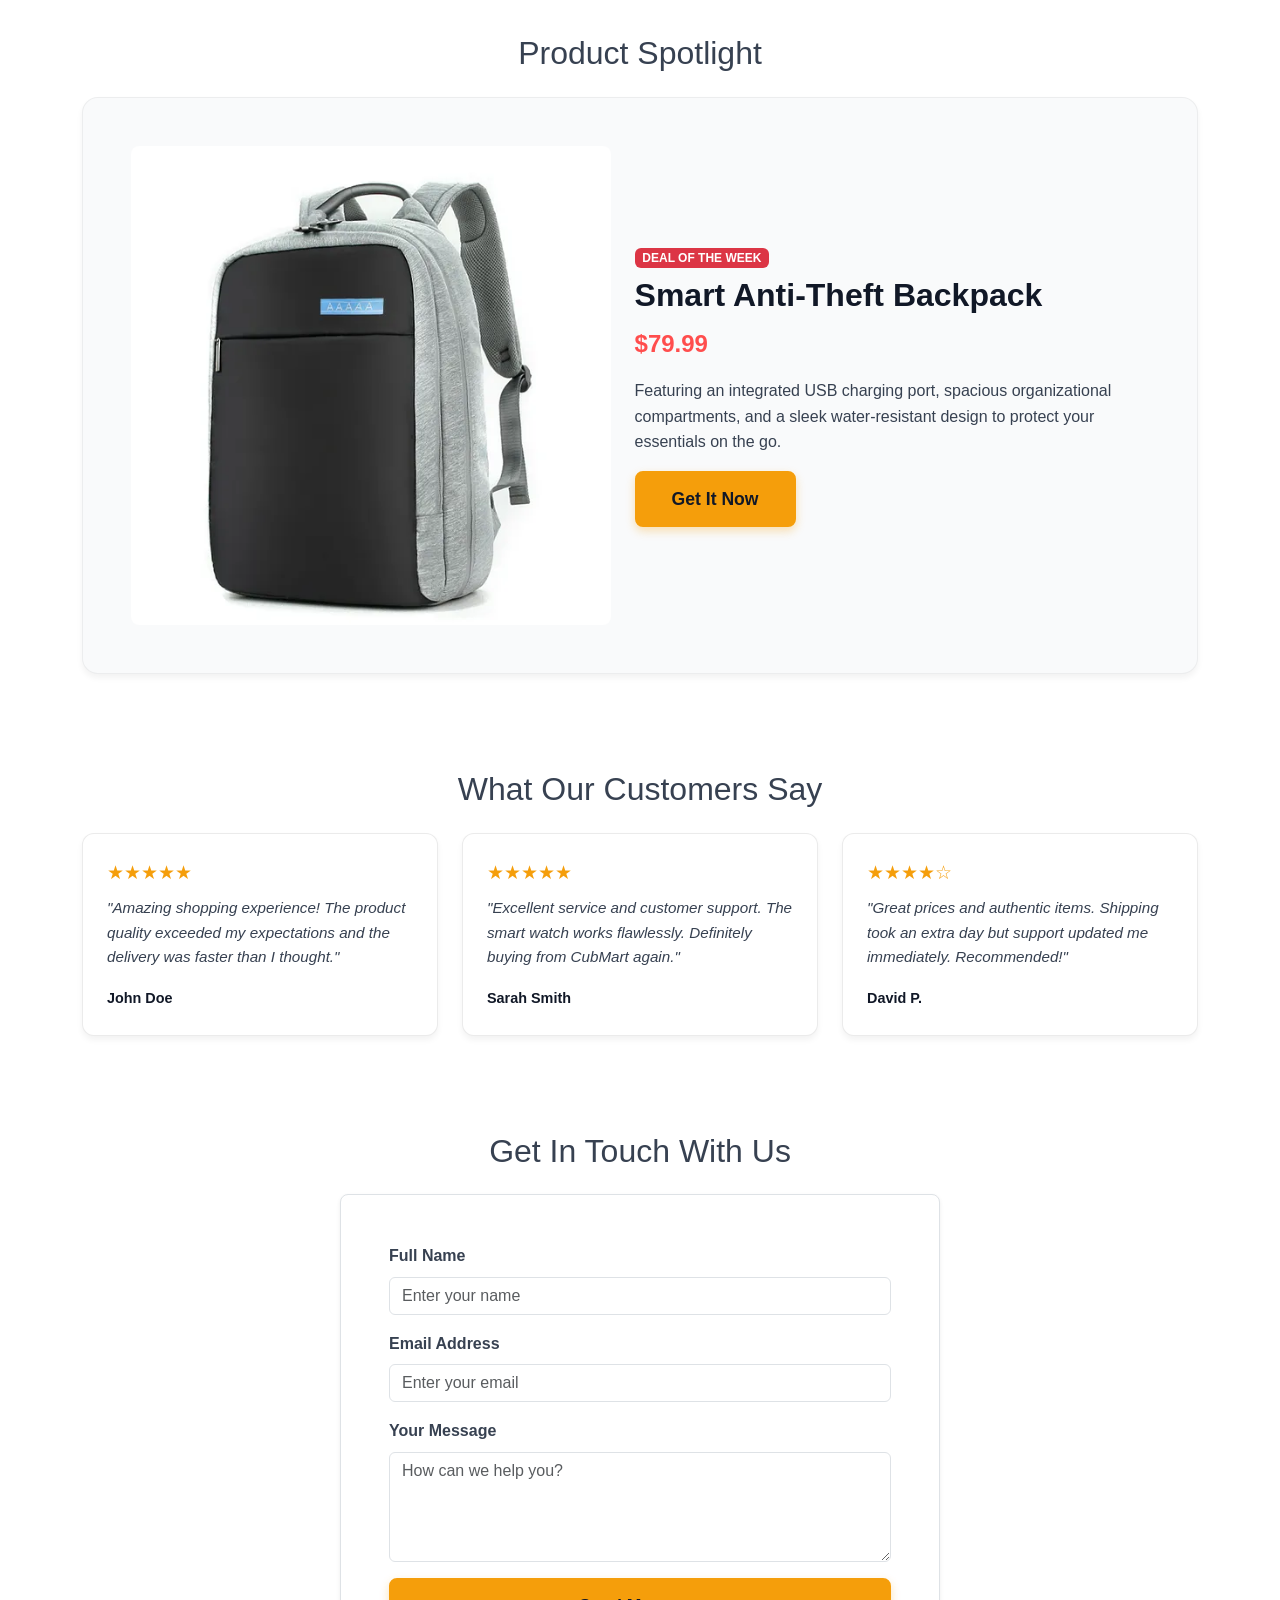
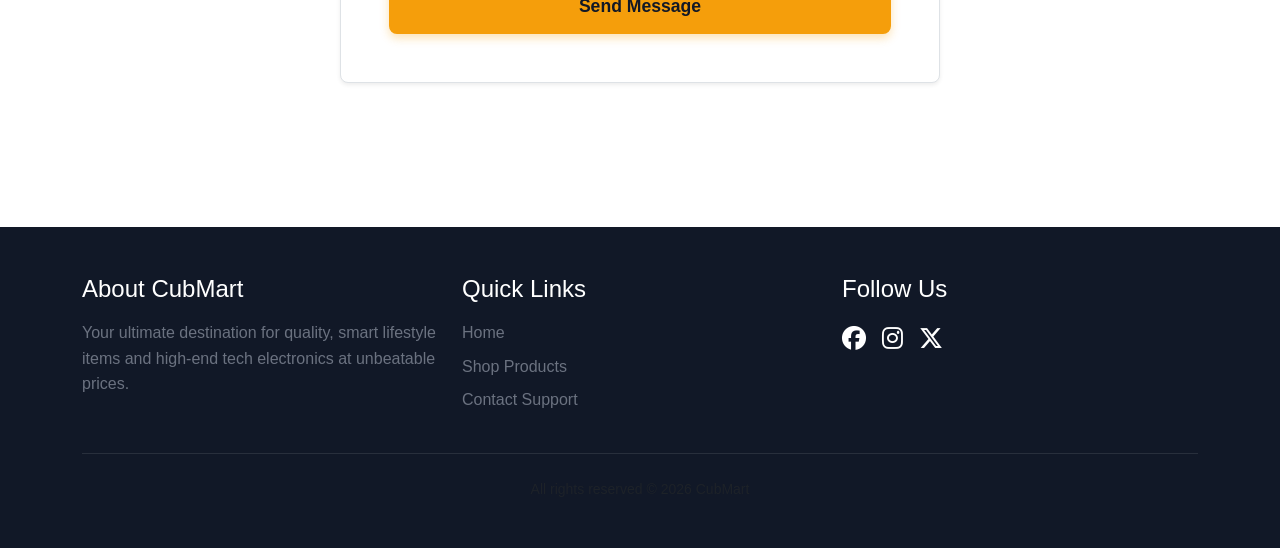
==== commit 578ca33d: "Enhance product display and user interaction - Added aria-label for navigation toggle button for acc" ====
--- a/task1-design/index.html
+++ b/task1-design/index.html
@@ -35,6 +35,7 @@
           type="button"
           data-bs-toggle="collapse"
           data-bs-target="#navMenu"
+          aria-label="Toggle navigation"
         >
           <span class="navbar-toggler-icon"></span>
         </button>
@@ -112,207 +113,197 @@
     </nav>
 
     <main class="container pt-5 mt-4 pb-5">
-      <div class="container-fluid">
-        <section class="hero section" id="home">
-          <div class="hero-text">
-            <h1>Shop Smart, Live Better</h1>
-            <p>
-              Discover our exclusive collection of the latest products designed
-              to fit your daily lifestyle at the best prices.
+      <section class="hero section" id="home">
+        <div class="hero-text">
+          <h1>Shop Smart, Live Better</h1>
+          <p>
+            Discover our exclusive collection of the latest products designed to
+            fit your daily lifestyle at the best prices.
+          </p>
+          <a
+            href="#shop"
+            class="btn btn-hero text-decoration-none d-inline-block"
+            >Shop Now</a
+          >
+        </div>
+        <div class="hero-img">
+          <img src="../imgs/heroSectionPoto.png" alt="photo for hero section" />
+        </div>
+      </section>
+
+      <section class="questions section" id="questions">
+        <div class="questions-text">
+          <h2>Why Choose CubMart?</h2>
+        </div>
+        <div class="card">
+          <i class="fa-solid fa-truck-fast"></i>
+          <h3>Fast & Secure Shipping</h3>
+          <p>
+            Free delivery straight to your doorstep with the highest safety
+            standards.
+          </p>
+        </div>
+        <div class="card">
+          <i class="fa-solid fa-award"></i>
+          <h3>100% Guaranteed Quality</h3>
+          <p>
+            All our products are 100% authentic and undergo strict quality
+            checks.
+          </p>
+        </div>
+        <div class="card">
+          <i class="fa-solid fa-headset"></i>
+          <h3>24/7 Customer Support</h3>
+          <p>
+            Our dedicated team is ready to answer your questions and assist you
+            around the clock.
+          </p>
+        </div>
+      </section>
+
+      <section class="shop section py-5" id="shop">
+        <h2 class="text-center mb-4">Our Products</h2>
+        <div class="d-flex justify-content-center mb-4">
+          <ul class="nav nav-pills" id="filterTabs">
+            <li class="nav-item">
+              <button
+                class="nav-link active fw-bold me-2"
+                onclick="filterProducts('all', this)"
+              >
+                All
+              </button>
+            </li>
+            <li class="nav-item">
+              <button
+                class="nav-link fw-bold me-2"
+                onclick="filterProducts('electronics', this)"
+              >
+                Electronics
+              </button>
+            </li>
+            <li class="nav-item">
+              <button
+                class="nav-link fw-bold me-2"
+                onclick="filterProducts('accessories', this)"
+              >
+                Accessories
+              </button>
+            </li>
+            <li class="nav-item">
+              <button
+                class="nav-link fw-bold"
+                onclick="filterProducts('lifestyle', this)"
+              >
+                Lifestyle
+              </button>
+            </li>
+          </ul>
+        </div>
+        <div class="row g-4" id="products-container"></div>
+      </section>
+
+      <section class="spotlight-section py-5" id="spotlight">
+        <h2 class="text-center mb-4">Product Spotlight</h2>
+        <div
+          class="spotlight-block p-4 p-md-5 d-flex flex-column flex-md-row align-items-center gap-4"
+        >
+          <div class="spotlight-img-holder w-100 flex-1">
+            <img
+              src="../imgs/SmartAnti-TheftBackpack.webp"
+              alt="Spotlight Product"
+              class="img-fluid rounded-3"
+            />
+          </div>
+          <div class="spotlight-content flex-1">
+            <span class="badge bg-danger mb-2">DEAL OF THE WEEK</span>
+            <h3>Smart Anti-Theft Backpack</h3>
+            <p class="price-text">$79.99</p>
+            <p class="desc-text">
+              Featuring an integrated USB charging port, spacious organizational
+              compartments, and a sleek water-resistant design to protect your
+              essentials on the go.
             </p>
-            <a
-              href="#shop"
-              class="btn btn-hero text-decoration-none d-inline-block"
-              >Shop Now</a
-            >
-          </div>
-          <div class="hero-img">
-            <img
-              src="../imgs/heroSectionPoto.png"
-              alt="photo for hero section"
-            />
-          </div>
-        </section>
-
-        <section class="questions section" id="questions">
-          <div class="questions-text">
-            <h2>Why Choose CubMart?</h2>
-          </div>
-          <div class="card">
-            <i class="fa-solid fa-truck-fast"></i>
-            <h3>Fast & Secure Shipping</h3>
-            <p>
-              Free delivery straight to your doorstep with the highest safety
-              standards.
-            </p>
-          </div>
-          <div class="card">
-            <i class="fa-solid fa-award"></i>
-            <h3>100% Guaranteed Quality</h3>
-            <p>
-              All our products are 100% authentic and undergo strict quality
-              checks.
-            </p>
-          </div>
-          <div class="card">
-            <i class="fa-solid fa-headset"></i>
-            <h3>24/7 Customer Support</h3>
-            <p>
-              Our dedicated team is ready to answer your questions and assist
-              you around the clock.
-            </p>
-          </div>
-        </section>
-
-        <section class="shop section py-5" id="shop">
-          <h2 class="text-center mb-4">Our Products</h2>
-          <div class="d-flex justify-content-center mb-4">
-            <ul class="nav nav-pills" id="filterTabs">
-              <li class="nav-item">
-                <button
-                  class="nav-link active fw-bold me-2"
-                  onclick="filterProducts('all', this)"
-                >
-                  All
-                </button>
-              </li>
-              <li class="nav-item">
-                <button
-                  class="nav-link fw-bold me-2"
-                  onclick="filterProducts('electronics', this)"
-                >
-                  Electronics
-                </button>
-              </li>
-              <li class="nav-item">
-                <button
-                  class="nav-link fw-bold me-2"
-                  onclick="filterProducts('accessories', this)"
-                >
-                  Accessories
-                </button>
-              </li>
-              <li class="nav-item">
-                <button
-                  class="nav-link fw-bold"
-                  onclick="filterProducts('lifestyle', this)"
-                >
-                  Lifestyle
-                </button>
-              </li>
-            </ul>
-          </div>
-          <div class="row g-4" id="products-container"></div>
-        </section>
-
-        <section class="spotlight-section py-5" id="spotlight">
-          <h2 class="text-center mb-4">Product Spotlight</h2>
-          <div
-            class="spotlight-block p-4 p-md-5 d-flex flex-column flex-md-row align-items-center gap-4"
-          >
-            <div class="spotlight-img-holder w-100 flex-1">
-              <img
-                src="../imgs/SmartAnti-TheftBackpack.webp"
-                alt="Spotlight Product"
-                class="img-fluid rounded-3"
+            <button class="btn-hero" onclick="addItemToCart(4)">
+              Get It Now
+            </button>
+          </div>
+        </div>
+      </section>
+
+      <section class="reviews-section py-5" id="comments">
+        <h2 class="text-center mb-4">What Our Customers Say</h2>
+        <div class="row g-4">
+          <div class="col-md-4">
+            <div class="review-card p-4">
+              <div class="stars mb-2">★★★★★</div>
+              <p class="review-text">
+                "Amazing shopping experience! The product quality exceeded my
+                expectations and the delivery was faster than I thought."
+              </p>
+              <span class="review-user">John Doe</span>
+            </div>
+          </div>
+          <div class="col-md-4">
+            <div class="review-card p-4">
+              <div class="stars mb-2">★★★★★</div>
+              <p class="review-text">
+                "Excellent service and customer support. The smart watch works
+                flawlessly. Definitely buying from CubMart again."
+              </p>
+              <span class="review-user">Sarah Smith</span>
+            </div>
+          </div>
+          <div class="col-md-4">
+            <div class="review-card p-4">
+              <div class="stars mb-2">★★★★☆</div>
+              <p class="review-text">
+                "Great prices and authentic items. Shipping took an extra day
+                but support updated me immediately. Recommended!"
+              </p>
+              <span class="review-user">David P.</span>
+            </div>
+          </div>
+        </div>
+      </section>
+
+      <section class="contact-section py-5" id="contact">
+        <h2 class="text-center mb-4">Get In Touch With Us</h2>
+        <div
+          class="form-container mx-auto p-4 p-md-5 border rounded-3 bg-white shadow-sm"
+          style="max-width: 600px"
+        >
+          <form>
+            <div class="mb-3">
+              <label class="form-label fw-semibold">Full Name</label>
+              <input
+                type="text"
+                class="form-control"
+                placeholder="Enter your name"
+                required
               />
             </div>
-            <div class="spotlight-content flex-1">
-              <span class="badge bg-danger mb-2">DEAL OF THE WEEK</span>
-              <h3>Smart Anti-Theft Backpack</h3>
-              <p class="price-text">$79.99</p>
-              <p class="desc-text">
-                Featuring an integrated USB charging port, spacious
-                organizational compartments, and a sleek water-resistant design
-                to protect your essentials on the go.
-              </p>
-              <button class="btn-hero" onclick="addToCart(4)">
-                Get It Now
-              </button>
-            </div>
-          </div>
-        </section>
-
-        <section class="reviews-section py-5" id="comments">
-          <h2 class="text-center mb-4">What Our Customers Say</h2>
-          <div class="row g-4">
-            <div class="col-md-4">
-              <div class="review-card p-4">
-                <div class="stars mb-2">★★★★★</div>
-                <p class="review-text">
-                  "Amazing shopping experience! The product quality exceeded my
-                  expectations and the delivery was faster than I thought."
-                </p>
-                <span class="review-user">John Doe</span>
-              </div>
-            </div>
-            <div class="col-md-4">
-              <div class="review-card p-4">
-                <div class="stars mb-2">★★★★★</div>
-                <p class="review-text">
-                  "Excellent service and customer support. The smart watch works
-                  flawlessly. Definitely buying from CubMart again."
-                </p>
-                <span class="review-user">Sarah Smith</span>
-              </div>
-            </div>
-            <div class="col-md-4">
-              <div class="review-card p-4">
-                <div class="stars mb-2">★★★★☆</div>
-                <p class="review-text">
-                  "Great prices and authentic items. Shipping took an extra day
-                  but support updated me immediately. Recommended!"
-                </p>
-                <span class="review-user">David P.</span>
-              </div>
-            </div>
-          </div>
-        </section>
-
-        <section class="contact-section py-5" id="contact">
-          <h2 class="text-center mb-4">Get In Touch With Us</h2>
-          <div
-            class="form-container mx-auto p-4 p-md-5 border rounded-3 bg-white shadow-sm"
-            style="max-width: 600px"
-          >
-            <form
-              onsubmit="
-                event.preventDefault();
-                alert('Message sent successfully!');
-              "
-            >
-              <div class="mb-3">
-                <label class="form-label fw-semibold">Full Name</label>
-                <input
-                  type="text"
-                  class="form-control"
-                  placeholder="Enter your name"
-                  required
-                />
-              </div>
-              <div class="mb-3">
-                <label class="form-label fw-semibold">Email Address</label>
-                <input
-                  type="email"
-                  class="form-control"
-                  placeholder="Enter your email"
-                  required
-                />
-              </div>
-              <div class="mb-3">
-                <label class="form-label fw-semibold">Your Message</label>
-                <textarea
-                  class="form-control"
-                  rows="4"
-                  placeholder="How can we help you?"
-                  required
-                ></textarea>
-              </div>
-              <button type="submit" class="btn-hero w-100">Send Message</button>
-            </form>
-          </div>
-        </section>
-      </div>
+            <div class="mb-3">
+              <label class="form-label fw-semibold">Email Address</label>
+              <input
+                type="email"
+                class="form-control"
+                placeholder="Enter your email"
+                required
+              />
+            </div>
+            <div class="mb-3">
+              <label class="form-label fw-semibold">Your Message</label>
+              <textarea
+                class="form-control"
+                rows="4"
+                placeholder="How can we help you?"
+                required
+              ></textarea>
+            </div>
+            <button type="submit" class="btn-hero w-100">Send Message</button>
+          </form>
+        </div>
+      </section>
     </main>
 
     <footer class="footer py-5 mt-5">
--- a/task1-design/style.css
+++ b/task1-design/style.css
@@ -268,21 +268,22 @@
 }
 
 .product-img-holder {
-  height: 200px;
-  display: flex;
+  height: 280px;
+  width: 100%;
+  display: flex;
+  justify-content: center;
   align-items: center;
-  justify-content: center;
-  background-color: var(--bg-light);
+  background: var(--bg-light);
   border-radius: 8px;
   overflow: hidden;
-  position: relative;
-  padding: 10px;
+  padding: 5px;
 }
 
 .product-img-holder img {
-  max-width: 100%;
-  max-height: 100%;
+  width: 100%;
+  height: 100%;
   object-fit: contain;
+  transition: 0.3s;
 }
 
 .card-badge {
@@ -328,6 +329,19 @@
   box-shadow: var(--shadow-hover) !important;
 }
 
+.card-out-of-stock {
+  background-color: var(--text-muted);
+  position: absolute;
+  top: 10px;
+  left: 10px;
+  font-size: 0.75rem;
+  font-weight: 700;
+  padding: 4px 10px;
+  border-radius: 4px;
+  color: white;
+  z-index: 5;
+}
+
 .spotlight-block {
   background-color: var(--bg-light);
   border-radius: 16px;
@@ -391,9 +405,6 @@
 .footer a:hover {
   color: var(--star-color);
 }
-
-
-
 
 @keyframes fadeIn {
   0% {
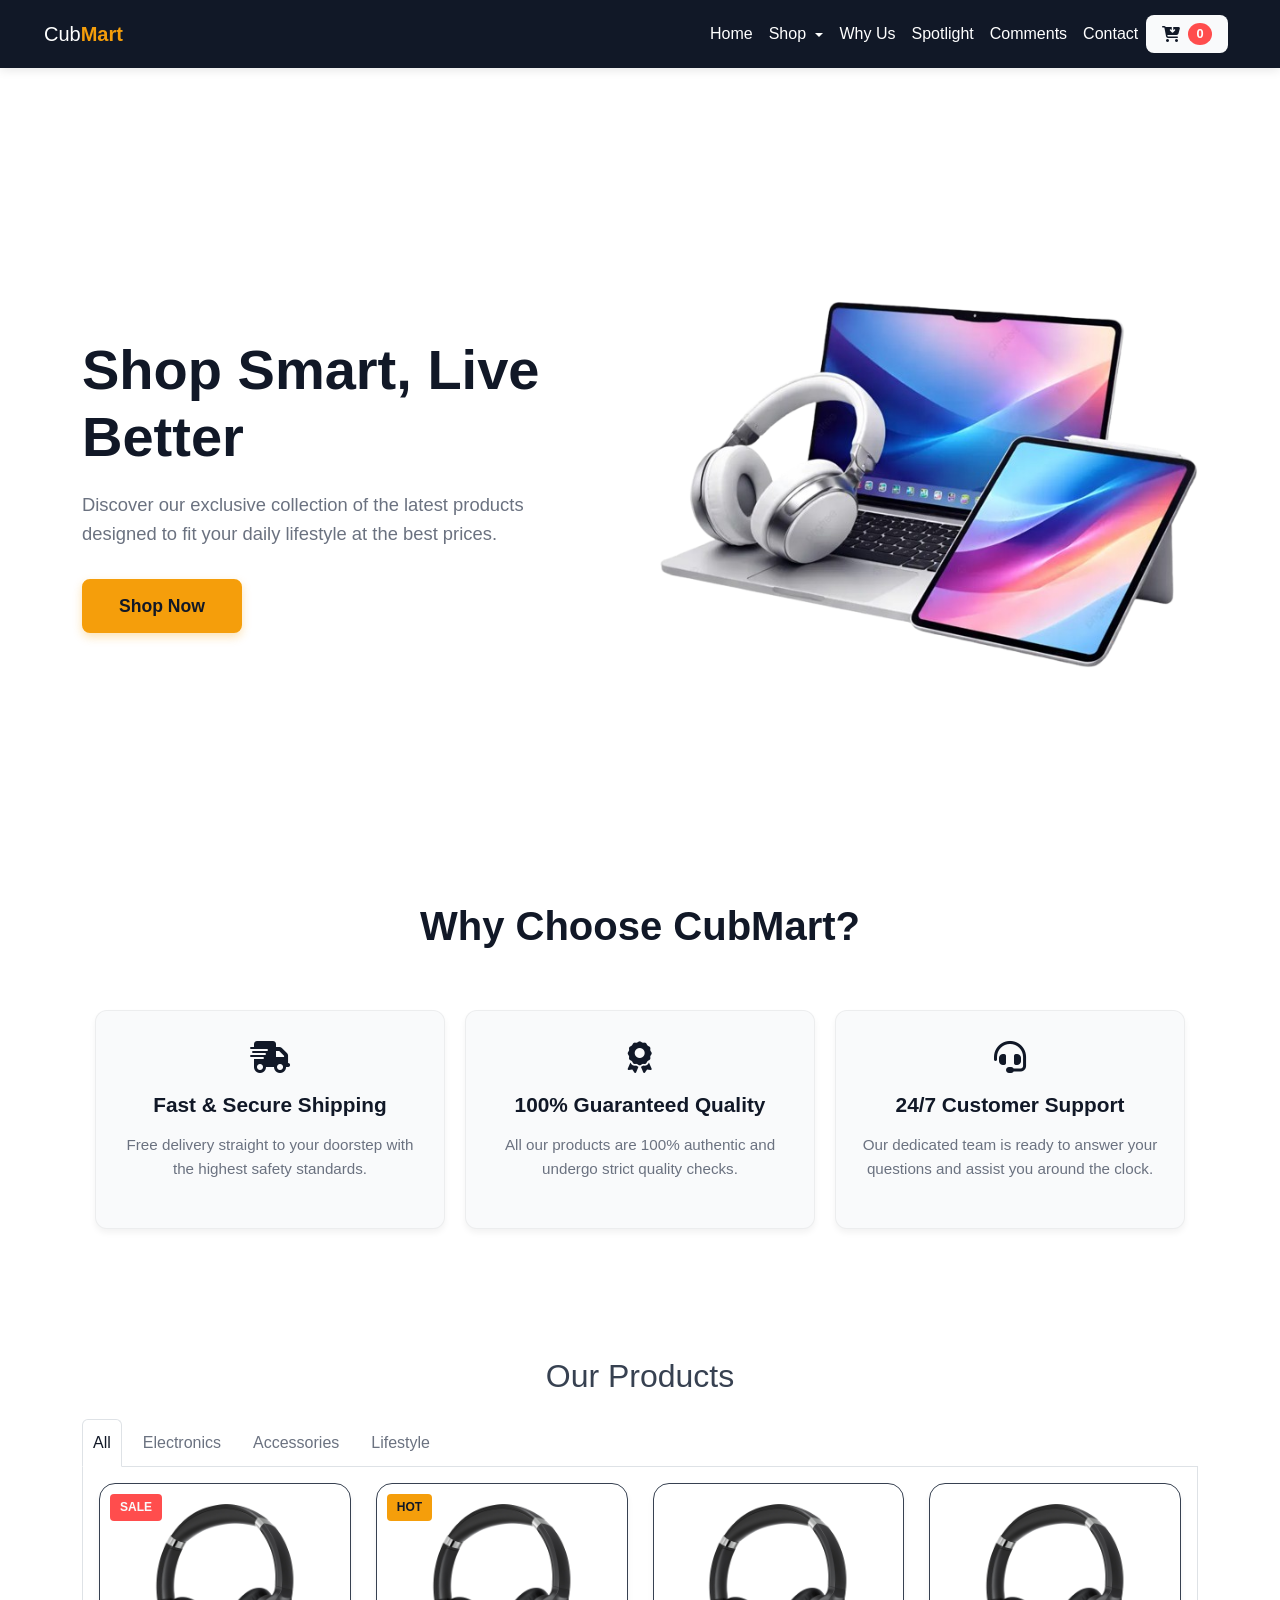
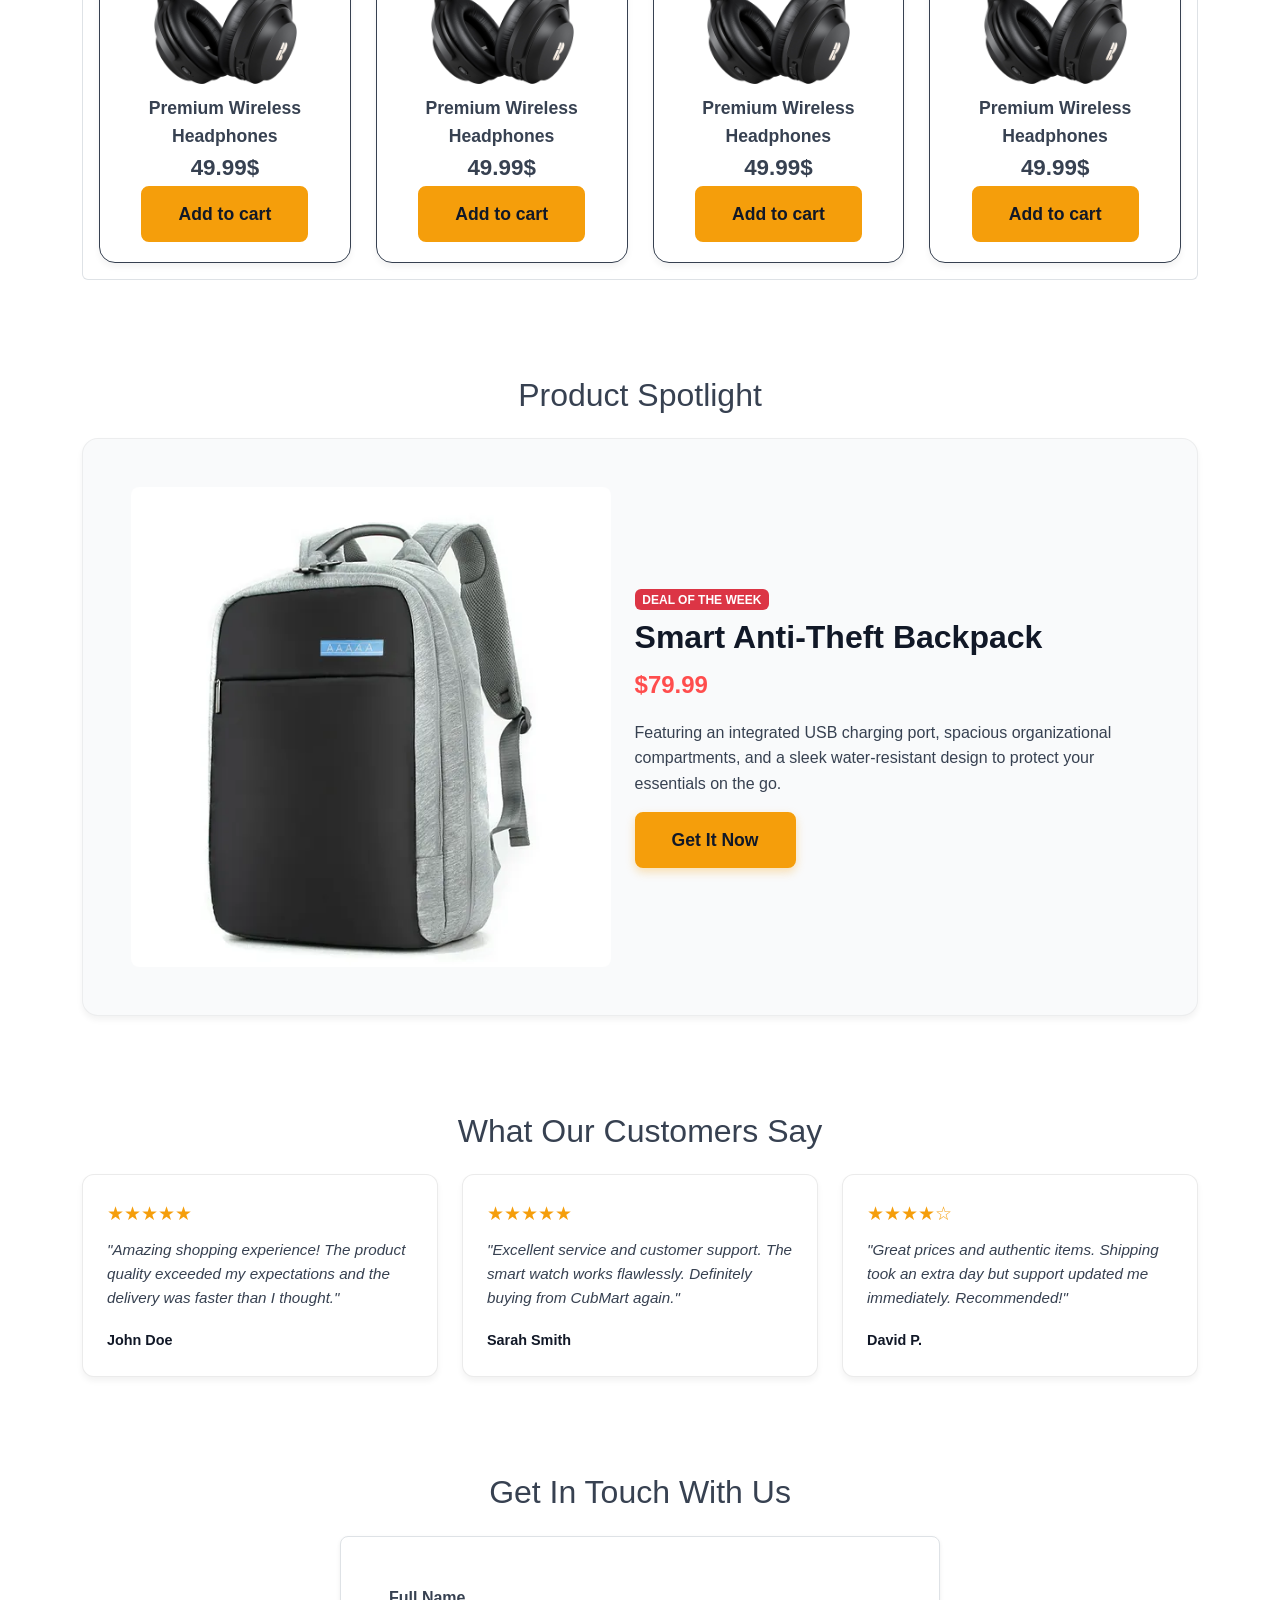
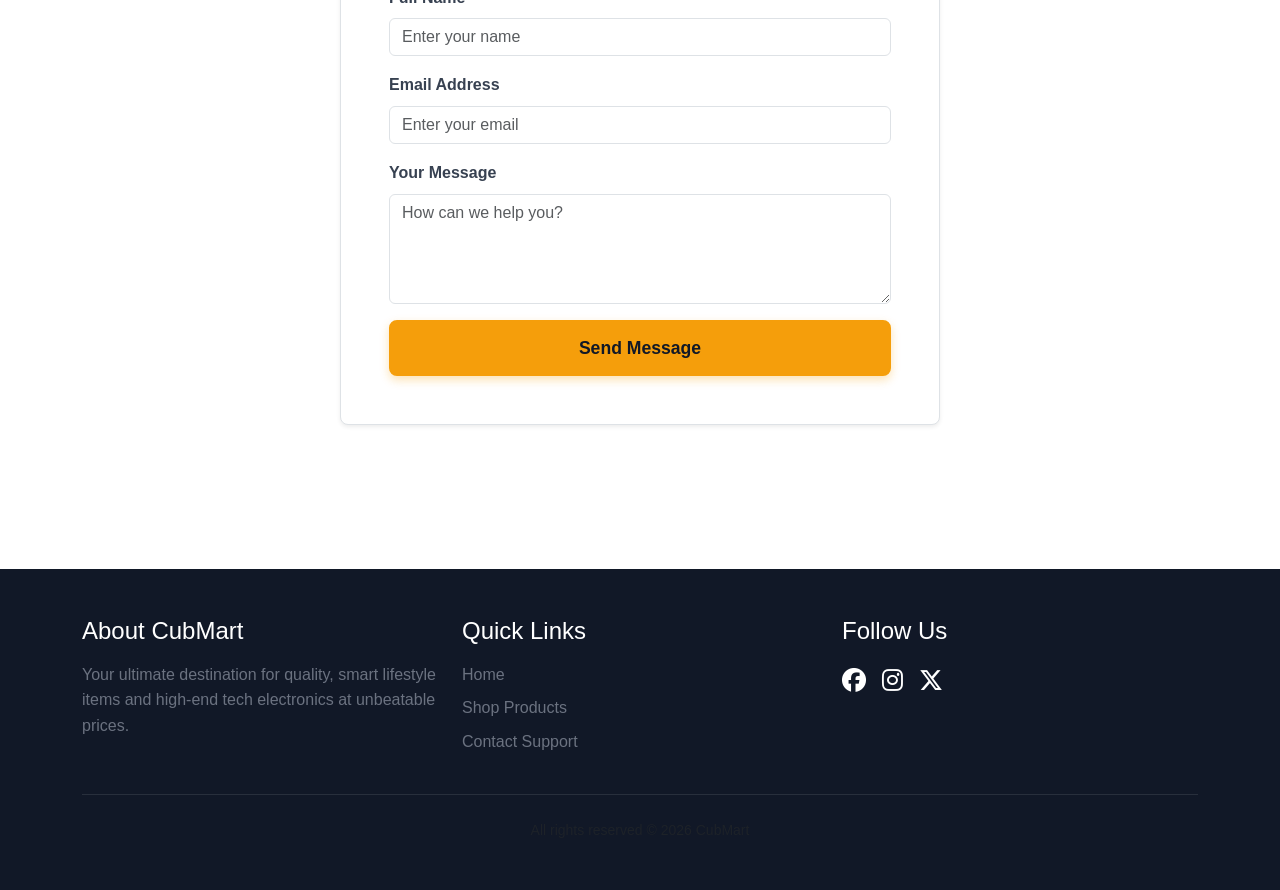
==== commit e146cb0e: "Refactor project structure and remove unused files; update product display and interaction" ====
--- a/task1-design/index.html
+++ b/task1-design/index.html
@@ -61,37 +61,17 @@
                 aria-labelledby="shopDropdown"
               >
                 <li>
-                  <a
-                    class="dropdown-item"
-                    href="#shop"
-                    onclick="filterProducts('all')"
-                    >All Products</a
-                  >
+                  <a class="dropdown-item" href="#shop">All Products</a>
                 </li>
                 <li><hr class="dropdown-divider" /></li>
                 <li>
-                  <a
-                    class="dropdown-item"
-                    href="#shop"
-                    onclick="filterProducts('electronics')"
-                    >Electronics</a
-                  >
+                  <a class="dropdown-item" href="#shop">Electronics</a>
                 </li>
                 <li>
-                  <a
-                    class="dropdown-item"
-                    href="#shop"
-                    onclick="filterProducts('accessories')"
-                    >Accessories</a
-                  >
+                  <a class="dropdown-item" href="#shop">Accessories</a>
                 </li>
                 <li>
-                  <a
-                    class="dropdown-item"
-                    href="#shop"
-                    onclick="filterProducts('lifestyle')"
-                    >Lifestyle</a
-                  >
+                  <a class="dropdown-item" href="#shop">Lifestyle</a>
                 </li>
               </ul>
             </li>
@@ -162,44 +142,137 @@
       </section>
 
       <section class="shop section py-5" id="shop">
-        <h2 class="text-center mb-4">Our Products</h2>
-        <div class="d-flex justify-content-center mb-4">
-          <ul class="nav nav-pills" id="filterTabs">
-            <li class="nav-item">
+        <div class="demo-card" id="nav-patterns">
+          <h2 class="text-center mb-4">Our Products</h2>
+
+          <ul class="nav nav-tabs" id="myTabs" role="tablist">
+            <li class="nav-item" role="presentation">
               <button
-                class="nav-link active fw-bold me-2"
-                onclick="filterProducts('all', this)"
+                class="nav-link active product-links"
+                data-bs-toggle="tab"
+                data-bs-target="#tabAll"
+                role="tab"
               >
                 All
               </button>
             </li>
-            <li class="nav-item">
+            <li class="nav-item" role="presentation">
               <button
-                class="nav-link fw-bold me-2"
-                onclick="filterProducts('electronics', this)"
+                class="nav-link product-links"
+                data-bs-toggle="tab"
+                data-bs-target="#tabElectronics"
+                role="tab"
+                aria-selected="false"
               >
                 Electronics
               </button>
             </li>
-            <li class="nav-item">
+            <li class="nav-item" role="presentation">
               <button
-                class="nav-link fw-bold me-2"
-                onclick="filterProducts('accessories', this)"
+                class="nav-link product-links"
+                data-bs-toggle="tab"
+                data-bs-target="#tabAccessories"
+                role="tab"
+                aria-selected="false"
               >
                 Accessories
               </button>
             </li>
-            <li class="nav-item">
+            <li class="nav-item" role="presentation">
               <button
-                class="nav-link fw-bold"
-                onclick="filterProducts('lifestyle', this)"
+                class="nav-link product-links"
+                data-bs-toggle="tab"
+                data-bs-target="#tabLifestyle"
+                role="tab"
+                aria-selected="false"
               >
                 Lifestyle
               </button>
             </li>
           </ul>
-        </div>
-        <div class="row g-4" id="products-container"></div>
+          <div class="tab-content border border-top-0 rounded-bottom p-3">
+            <div class="tab-pane fade show active" id="tabAll" role="tabpanel">
+              <div class="product-container">
+                <div class="card-product">
+                  <div class="product-img">
+                    <img
+                      src="../imgs/PremiumWirelessHeadphones.jpg"
+                      alt="Premium Wireless Headphones"
+                    />
+                  </div>
+                  <span class="badge-sale">SALE</span>
+                  <div class="product-text">
+                    <span class="product-name"
+                      >Premium Wireless Headphones</span
+                    >
+                    <span class="product-price">49.99$</span>
+                    <button>Add to cart</button>
+                  </div>
+                </div>
+
+                <div class="card-product">
+                  <div class="product-img">
+                    <img
+                      src="../imgs/PremiumWirelessHeadphones.jpg"
+                      alt="Premium Wireless Headphones"
+                    />
+                  </div>
+                  <div class="product-text">
+                    <span class="badge-hot">HOT</span>
+                    <span class="product-name"
+                      >Premium Wireless Headphones</span
+                    >
+                    <span class="product-price">49.99$</span>
+                    <button>Add to cart</button>
+                  </div>
+                </div>
+
+                <div class="card-product">
+                  <div class="product-img">
+                    <img
+                      src="../imgs/PremiumWirelessHeadphones.jpg"
+                      alt="Premium Wireless Headphones"
+                    />
+                  </div>
+                  <div class="product-text">
+                    <span class="product-name"
+                      >Premium Wireless Headphones</span
+                    >
+                    <span class="product-price">49.99$</span>
+                    <button>Add to cart</button>
+                  </div>
+                </div>
+
+                <div class="card-product">
+                  <div class="product-img">
+                    <img
+                      src="../imgs/PremiumWirelessHeadphones.jpg"
+                      alt="Premium Wireless Headphones"
+                    />
+                  </div>
+                  <div class="product-text">
+                    <span class="product-name"
+                      >Premium Wireless Headphones</span
+                    >
+                    <span class="product-price">49.99$</span>
+                    <button>Add to cart</button>
+                  </div>
+                </div>
+              </div>
+            </div>
+            <div
+              class="tab-pane fade"
+              id="tabElectronics"
+              role="tabpanel"
+            ></div>
+            <div
+              class="tab-pane fade"
+              id="tabAccessories"
+              role="tabpanel"
+            ></div>
+            <div class="tab-pane fade" id="tabLifestyle" role="tabpanel"></div>
+          </div>
+        </div>
       </section>
 
       <section class="spotlight-section py-5" id="spotlight">
@@ -223,9 +296,7 @@
               compartments, and a sleek water-resistant design to protect your
               essentials on the go.
             </p>
-            <button class="btn-hero" onclick="addItemToCart(4)">
-              Get It Now
-            </button>
+            <button class="btn-hero">Get It Now</button>
           </div>
         </div>
       </section>
@@ -361,6 +432,5 @@
       integrity="sha384-YvpcrYf0tY3lHB60NNkmXc5s9fDVZLESaAA55NDzOxhy9GkcIdslK1eN7N6jIeHz"
       crossorigin="anonymous"
     ></script>
-    <script src="script.js"></script>
   </body>
 </html>
--- a/task1-design/style.css
+++ b/task1-design/style.css
@@ -135,7 +135,6 @@
   margin-left: 5px;
 }
 
-/* Hero Section */
 .hero {
   display: flex;
   align-items: center;
@@ -199,7 +198,6 @@
   animation: fadeIn 1s ease-in-out;
 }
 
-/* Why Choose Us Cards */
 .questions {
   padding: 5rem 0;
   display: flex;
@@ -267,69 +265,81 @@
   color: var(--star-color);
 }
 
-.product-img-holder {
-  height: 280px;
-  width: 100%;
-  display: flex;
-  justify-content: center;
-  align-items: center;
-  background: var(--bg-light);
+.product-container {
+  display: grid;
+  grid-template-columns: repeat(auto-fit, minmax(250px, 1fr));
+  gap: 25px;
+}
+
+.card-product {
+  display: flex;
+  flex-direction: column;
+  justify-content: center;
+  align-items: center;
+  gap: 10px;
+  border: solid 1px var(--text-main);
+  border-radius: 1rem;
+  padding: 20px;
+  background: var(--bg-white);
+  box-shadow: var(--shadow-light);
+  transition: var(--transition-smooth);
+  position: relative;
+}
+
+.card-product:hover {
+  transform: translateY(-6px);
+  box-shadow: var(--shadow-hover);
+}
+
+.product-img {
+  display: flex;
+  align-items: center;
+  justify-content: center;
+}
+
+.card-product img {
+  width: 180px;
+  height: 180px;
+  object-fit: contain;
+}
+
+.product-text {
+  display: flex;
+  flex-direction: column;
+  justify-content: center;
+  align-items: center;
+}
+
+.product-name {
+  font-size: 1.1rem;
+  font-weight: 700;
+  text-align: center;
+}
+
+.product-price {
+  font-size: 1.4rem;
+  font-weight: bold;
+  color: var(--text-main);
+}
+
+.product-text button {
+  background-color: var(--star-color);
+  color: var(--primary-color);
+  padding: 12px 35px;
+  font-size: 1.1rem;
+  font-weight: 700;
+  border: 2px solid var(--star-color);
   border-radius: 8px;
-  overflow: hidden;
-  padding: 5px;
-}
-
-.product-img-holder img {
-  width: 100%;
-  height: 100%;
-  object-fit: contain;
+  cursor: pointer;
   transition: 0.3s;
 }
 
-.card-badge {
-  position: absolute;
-  top: 10px;
-  left: 10px;
-  font-size: 0.75rem;
-  font-weight: 700;
-  padding: 4px 10px;
-  border-radius: 4px;
-  color: white;
-  z-index: 5;
-}
-
-#filterTabs .nav-link {
-  color: var(--text-main);
-  background-color: var(--bg-light);
-  border: 1px solid rgba(0, 0, 0, 0.05);
-  padding: 10px 24px;
-  border-radius: 8px;
-  transition: var(--transition-smooth);
-}
-
-#filterTabs .nav-link.active {
-  background-color: var(--star-color) !important;
-  color: var(--primary-color) !important;
-  border-color: var(--star-color);
-}
-
-#filterTabs .nav-link:hover:not(.active) {
-  background-color: #e5e7eb;
-  color: var(--primary-color);
-}
-
-#products-container .card {
-  background-color: var(--bg-white);
-  border-radius: 12px;
-  transition: var(--transition-smooth);
-}
-
-#products-container .card:hover {
-  transform: translateY(-5px);
-  box-shadow: var(--shadow-hover) !important;
-}
-
-.card-out-of-stock {
+.product-text button:hover {
+  background: transparent;
+  color: var(--star-color);
+}
+
+.badge-new {
   background-color: var(--text-muted);
   position: absolute;
   top: 10px;
@@ -338,7 +348,33 @@
   font-weight: 700;
   padding: 4px 10px;
   border-radius: 4px;
-  color: white;
+  color: var(--bg-light);
+  z-index: 5;
+}
+
+.badge-hot {
+  background-color: var(--star-color);
+  position: absolute;
+  top: 10px;
+  left: 10px;
+  font-size: 0.75rem;
+  font-weight: 700;
+  padding: 4px 10px;
+  border-radius: 4px;
+  color: var(--primary-color);
+  z-index: 5;
+}
+
+.badge-sale {
+  background-color: var(--accent-color);
+  position: absolute;
+  top: 10px;
+  left: 10px;
+  font-size: 0.75rem;
+  font-weight: 700;
+  padding: 4px 10px;
+  border-radius: 4px;
+  color: var(--bg-light);
   z-index: 5;
 }
 
@@ -404,6 +440,16 @@
 
 .footer a:hover {
   color: var(--star-color);
+}
+
+.product-links {
+  color: var(--text-muted);
+  margin-right: 10px;
+  padding: 10px;
+}
+
+.nav-tabs .nav-link.active {
+  color: var(--primary-color);
 }
 
 @keyframes fadeIn {
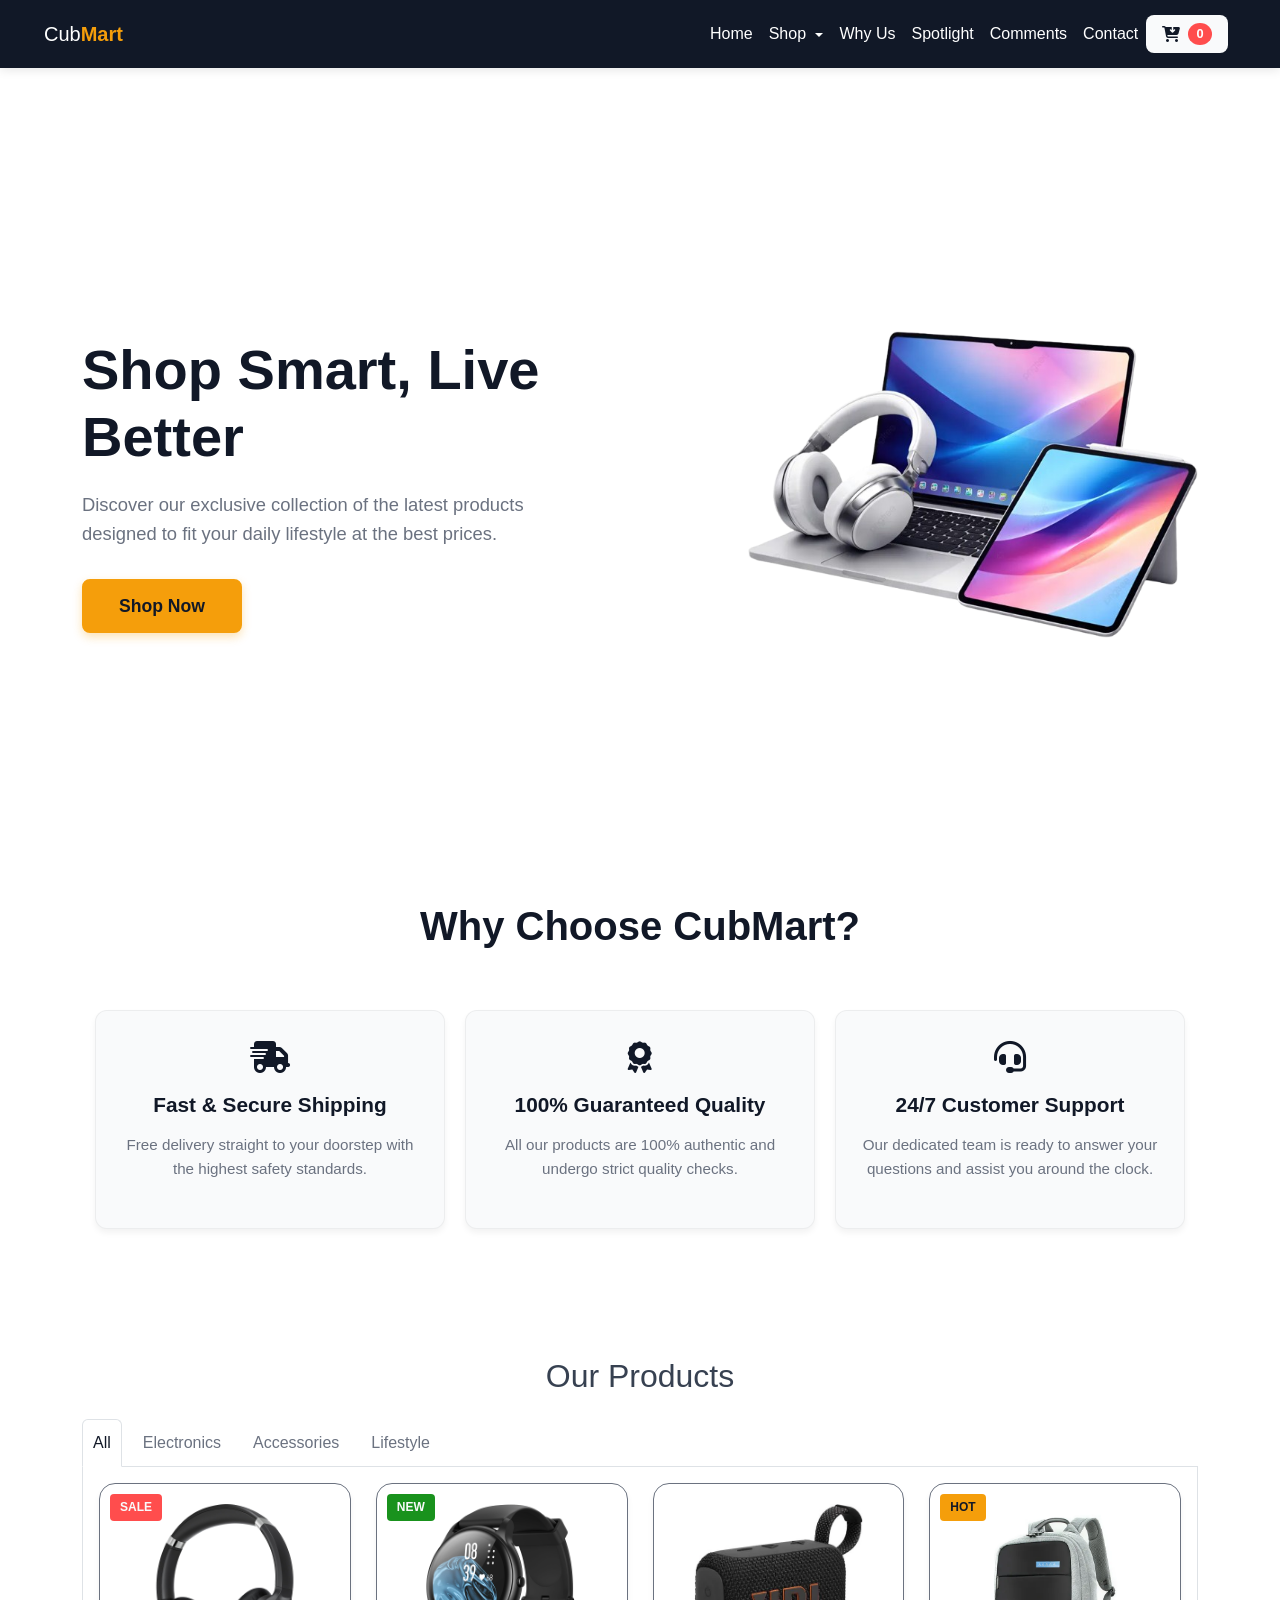
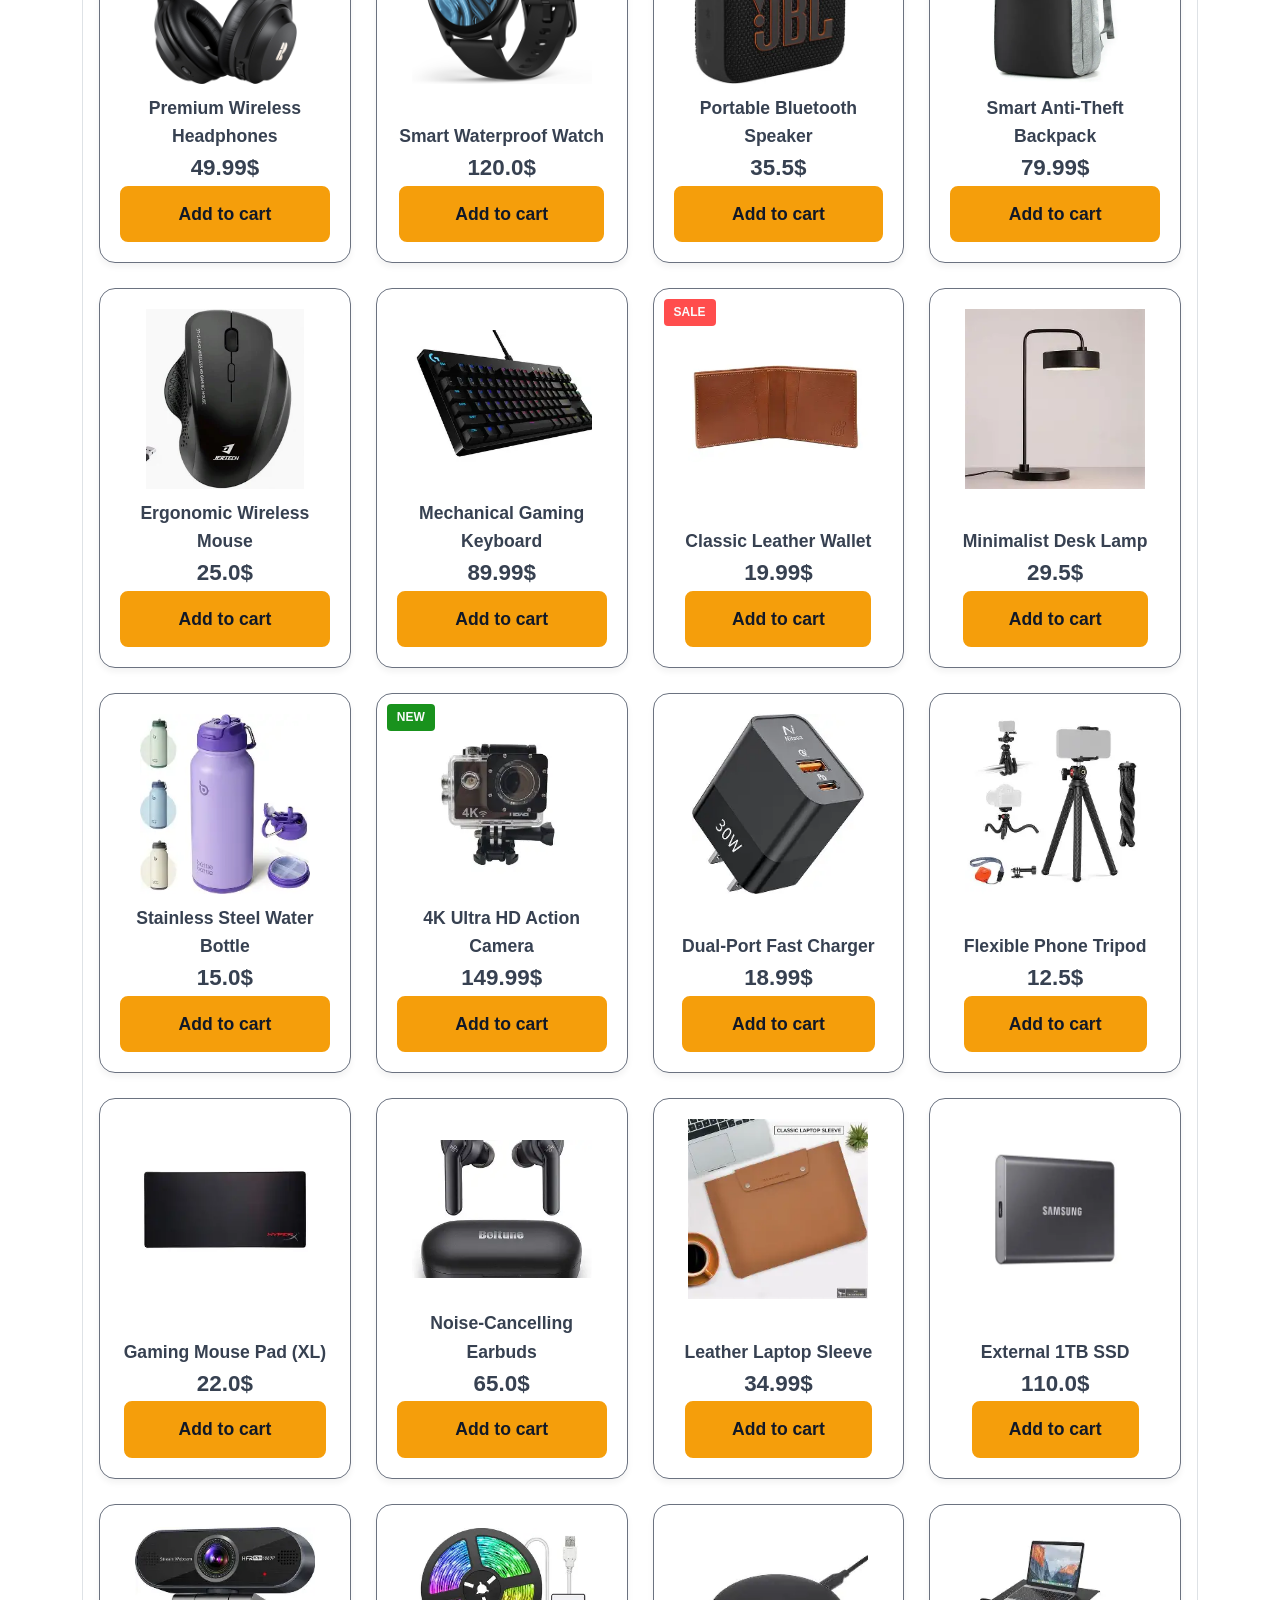
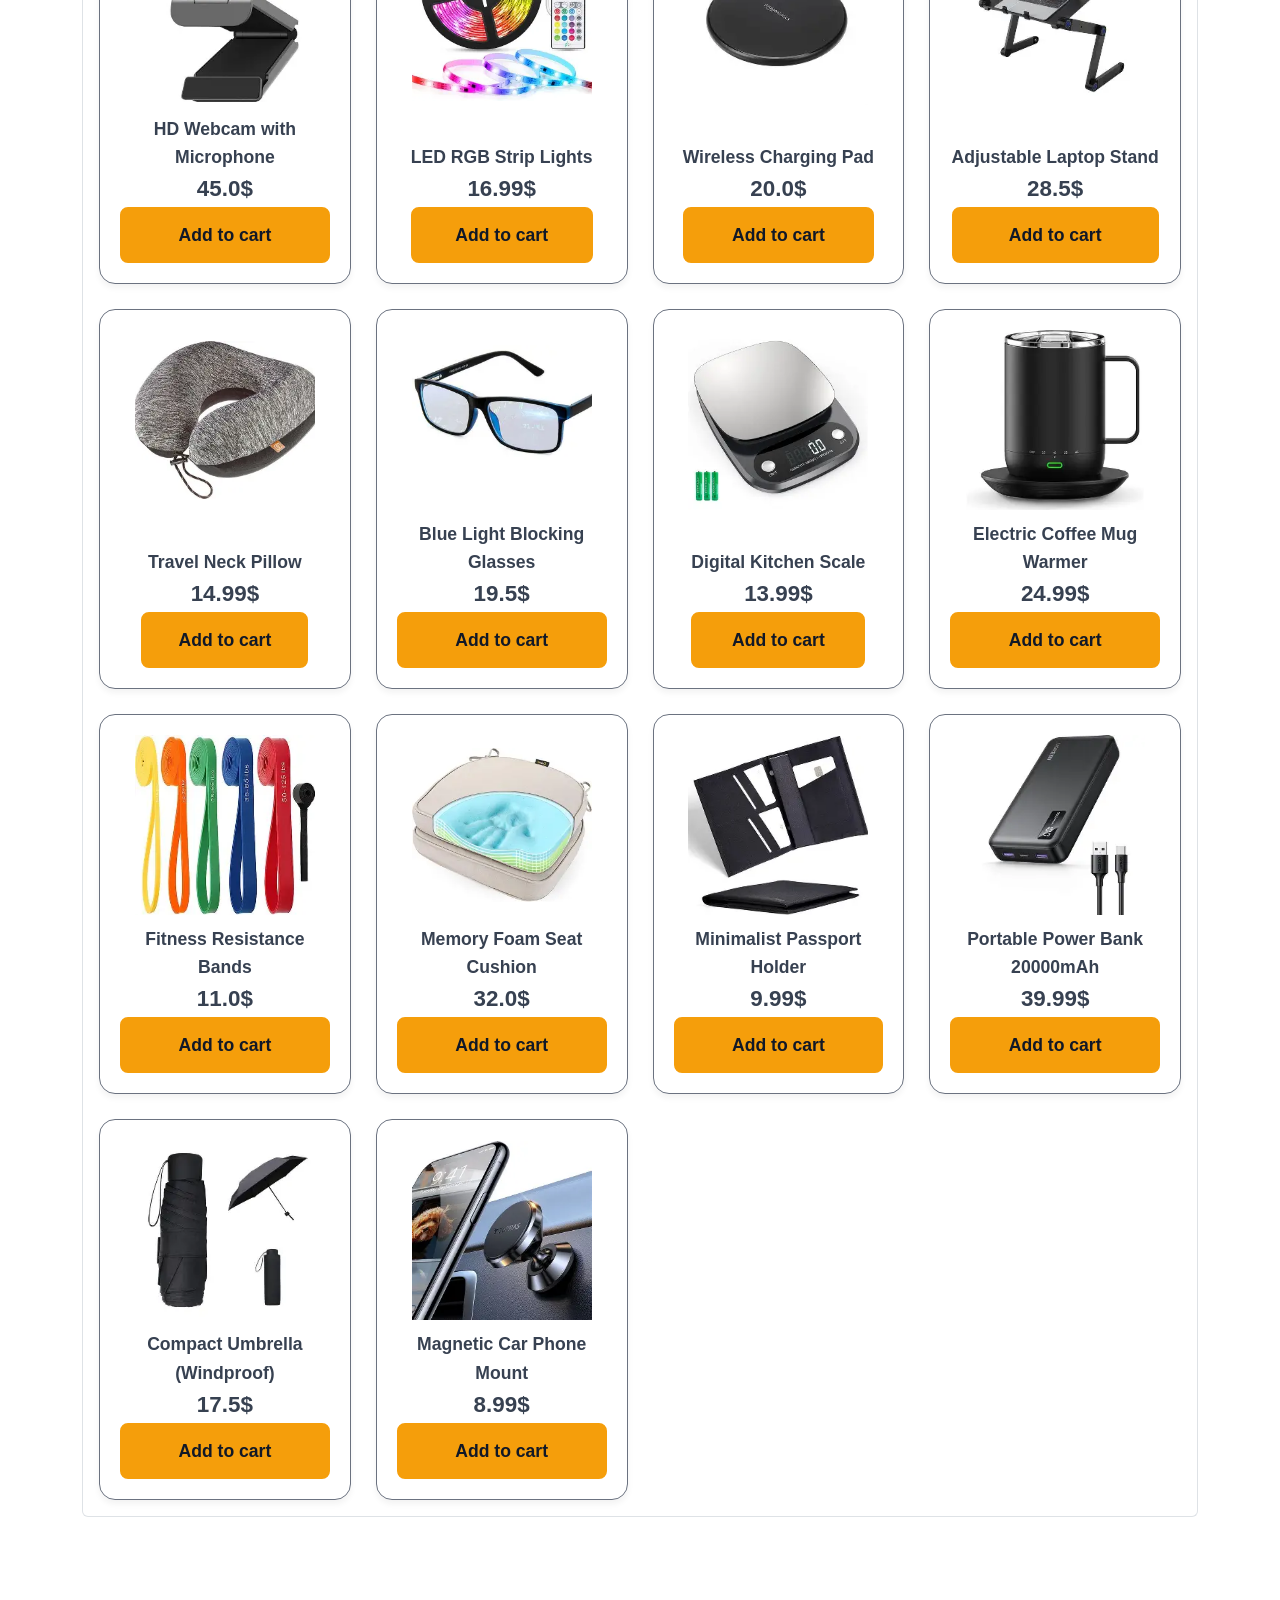
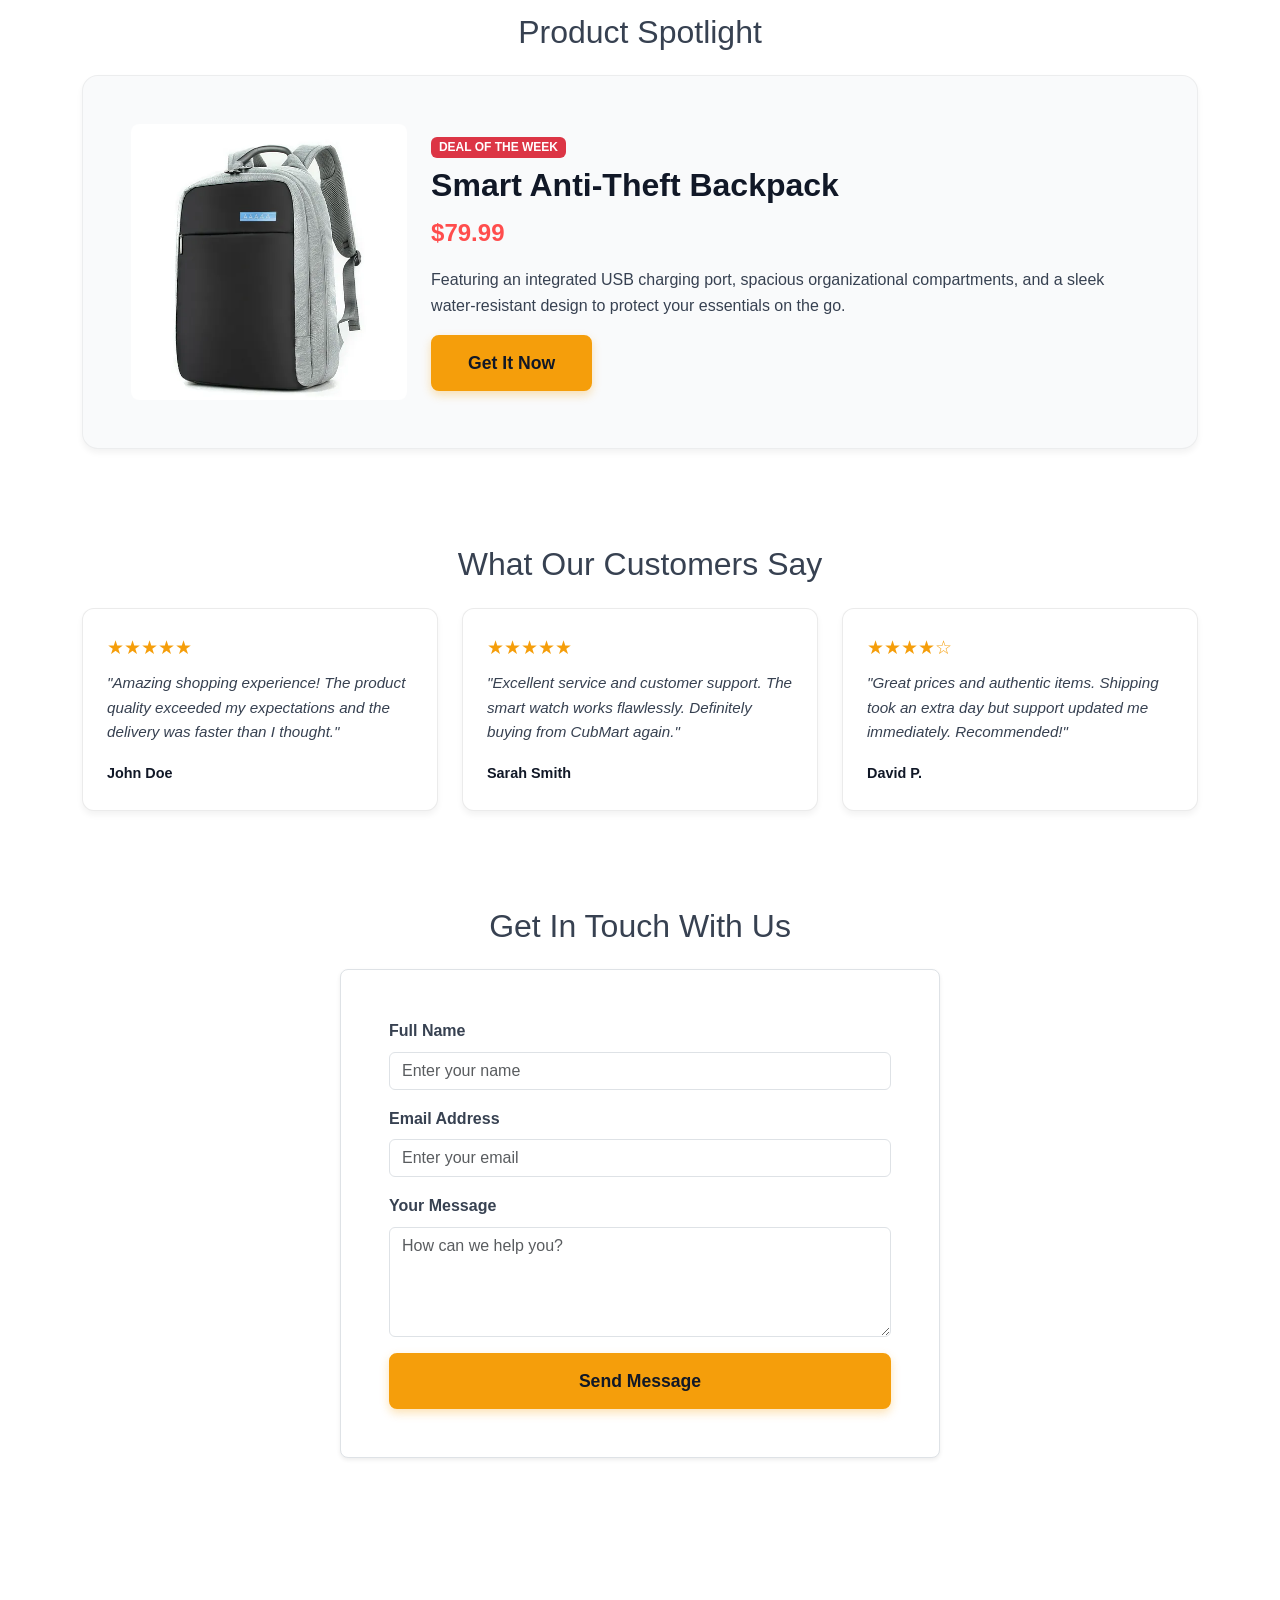
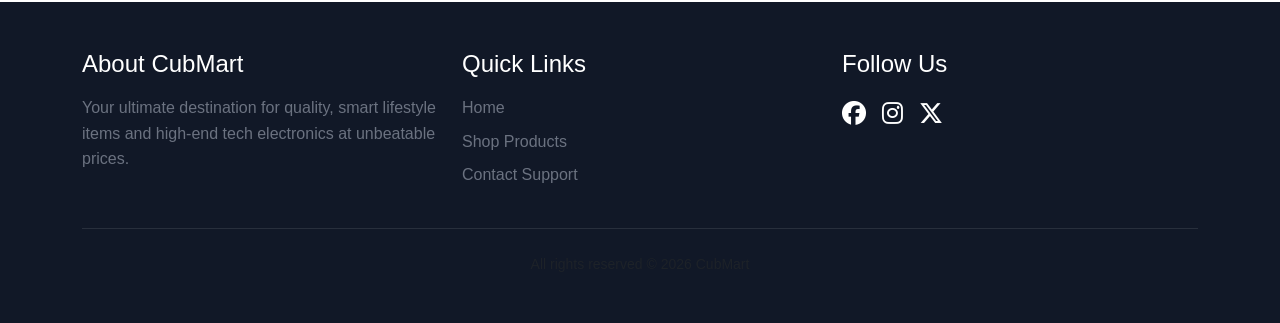
==== commit 01f0c0e7: "Update product sections and enhance styling; add new products and improve layout" ====
--- a/task1-design/index.html
+++ b/task1-design/index.html
@@ -93,7 +93,7 @@
     </nav>
 
     <main class="container pt-5 mt-4 pb-5">
-      <section class="hero section" id="home">
+      <section class="hero" id="home">
         <div class="hero-text">
           <h1>Shop Smart, Live Better</h1>
           <p>
@@ -111,7 +111,7 @@
         </div>
       </section>
 
-      <section class="questions section" id="questions">
+      <section class="questions" id="questions">
         <div class="questions-text">
           <h2>Why Choose CubMart?</h2>
         </div>
@@ -141,8 +141,8 @@
         </div>
       </section>
 
-      <section class="shop section py-5" id="shop">
-        <div class="demo-card" id="nav-patterns">
+      <section class="shop py-5" id="shop">
+        <div>
           <h2 class="text-center mb-4">Our Products</h2>
 
           <ul class="nav nav-tabs" id="myTabs" role="tablist">
@@ -194,13 +194,13 @@
             <div class="tab-pane fade show active" id="tabAll" role="tabpanel">
               <div class="product-container">
                 <div class="card-product">
+                  <span class="badge-sale">SALE</span>
                   <div class="product-img">
                     <img
                       src="../imgs/PremiumWirelessHeadphones.jpg"
                       alt="Premium Wireless Headphones"
                     />
                   </div>
-                  <span class="badge-sale">SALE</span>
                   <div class="product-text">
                     <span class="product-name"
                       >Premium Wireless Headphones</span
@@ -211,6 +211,429 @@
                 </div>
 
                 <div class="card-product">
+                  <span class="badge-new">NEW</span>
+                  <div class="product-img">
+                    <img
+                      src="../imgs/SmartWaterproofWatch.jpg"
+                      alt="Smart Waterproof Watch"
+                    />
+                  </div>
+                  <div class="product-text">
+                    <span class="product-name">Smart Waterproof Watch</span>
+                    <span class="product-price">120.0$</span>
+                    <button>Add to cart</button>
+                  </div>
+                </div>
+
+                <div class="card-product">
+                  <div class="product-img">
+                    <img
+                      src="../imgs/PortableBluetoothSpeaker.webp"
+                      alt="Portable Bluetooth Speaker"
+                    />
+                  </div>
+                  <div class="product-text">
+                    <span class="product-name">Portable Bluetooth Speaker</span>
+                    <span class="product-price">35.5$</span>
+                    <button>Add to cart</button>
+                  </div>
+                </div>
+
+                <div class="card-product">
+                  <span class="badge-hot">HOT</span>
+                  <div class="product-img">
+                    <img
+                      src="../imgs/SmartAnti-TheftBackpack.webp"
+                      alt="Smart Anti-Theft Backpack"
+                    />
+                  </div>
+                  <div class="product-text">
+                    <span class="product-name">Smart Anti-Theft Backpack</span>
+                    <span class="product-price">79.99$</span>
+                    <button>Add to cart</button>
+                  </div>
+                </div>
+
+                <div class="card-product">
+                  <div class="product-img">
+                    <img
+                      src="../imgs/ErgonomicWirelessMouse.webp"
+                      alt="Ergonomic Wireless Mouse"
+                    />
+                  </div>
+                  <div class="product-text">
+                    <span class="product-name">Ergonomic Wireless Mouse</span>
+                    <span class="product-price">25.0$</span>
+                    <button>Add to cart</button>
+                  </div>
+                </div>
+
+                <div class="card-product">
+                  <div class="product-img">
+                    <img
+                      src="../imgs/MechanicalGamingKeyboard.webp"
+                      alt="Mechanical Gaming Keyboard"
+                    />
+                  </div>
+                  <div class="product-text">
+                    <span class="product-name">Mechanical Gaming Keyboard</span>
+                    <span class="product-price">89.99$</span>
+                    <button>Add to cart</button>
+                  </div>
+                </div>
+
+                <div class="card-product">
+                  <span class="badge-sale">SALE</span>
+                  <div class="product-img">
+                    <img
+                      src="../imgs/ClassicLeatherWallet.webp"
+                      alt="Classic Leather Wallet"
+                    />
+                  </div>
+                  <div class="product-text">
+                    <span class="product-name">Classic Leather Wallet</span>
+                    <span class="product-price">19.99$</span>
+                    <button>Add to cart</button>
+                  </div>
+                </div>
+
+                <div class="card-product">
+                  <div class="product-img">
+                    <img
+                      src="../imgs/MinimalistDeskLamp.webp"
+                      alt="Minimalist Desk Lamp"
+                    />
+                  </div>
+                  <div class="product-text">
+                    <span class="product-name">Minimalist Desk Lamp</span>
+                    <span class="product-price">29.5$</span>
+                    <button>Add to cart</button>
+                  </div>
+                </div>
+
+                <div class="card-product">
+                  <div class="product-img">
+                    <img
+                      src="../imgs/StainlessSteelWaterBottle.webp"
+                      alt="Stainless Steel Water Bottle"
+                    />
+                  </div>
+                  <div class="product-text">
+                    <span class="product-name"
+                      >Stainless Steel Water Bottle</span
+                    >
+                    <span class="product-price">15.0$</span>
+                    <button>Add to cart</button>
+                  </div>
+                </div>
+
+                <div class="card-product">
+                  <span class="badge-new">NEW</span>
+                  <div class="product-img">
+                    <img
+                      src="../imgs/4KUltraHDActionCamera.webp"
+                      alt="4K Ultra HD Action Camera"
+                    />
+                  </div>
+                  <div class="product-text">
+                    <span class="product-name">4K Ultra HD Action Camera</span>
+                    <span class="product-price">149.99$</span>
+                    <button>Add to cart</button>
+                  </div>
+                </div>
+
+                <div class="card-product">
+                  <div class="product-img">
+                    <img
+                      src="../imgs/Dual-PortFastCharger.webp"
+                      alt="Dual-Port Fast Charger"
+                    />
+                  </div>
+                  <div class="product-text">
+                    <span class="product-name">Dual-Port Fast Charger</span>
+                    <span class="product-price">18.99$</span>
+                    <button>Add to cart</button>
+                  </div>
+                </div>
+
+                <div class="card-product">
+                  <div class="product-img">
+                    <img
+                      src="../imgs/FlexiblePhoneTripod.webp"
+                      alt="Flexible Phone Tripod"
+                    />
+                  </div>
+                  <div class="product-text">
+                    <span class="product-name">Flexible Phone Tripod</span>
+                    <span class="product-price">12.5$</span>
+                    <button>Add to cart</button>
+                  </div>
+                </div>
+
+                <div class="card-product">
+                  <div class="product-img">
+                    <img
+                      src="../imgs/GamingMousePad(XL).webp"
+                      alt="Gaming Mouse Pad (XL)"
+                    />
+                  </div>
+                  <div class="product-text">
+                    <span class="product-name">Gaming Mouse Pad (XL)</span>
+                    <span class="product-price">22.0$</span>
+                    <button>Add to cart</button>
+                  </div>
+                </div>
+
+                <div class="card-product">
+                  <div class="product-img">
+                    <img
+                      src="../imgs/NoiseCancellingEarbuds.webp"
+                      alt="Noise-Cancelling Earbuds"
+                    />
+                  </div>
+                  <div class="product-text">
+                    <span class="product-name">Noise-Cancelling Earbuds</span>
+                    <span class="product-price">65.0$</span>
+                    <button>Add to cart</button>
+                  </div>
+                </div>
+
+                <div class="card-product">
+                  <div class="product-img">
+                    <img
+                      src="../imgs/LeatherLaptopSleeve.webp"
+                      alt="Leather Laptop Sleeve"
+                    />
+                  </div>
+                  <div class="product-text">
+                    <span class="product-name">Leather Laptop Sleeve</span>
+                    <span class="product-price">34.99$</span>
+                    <button>Add to cart</button>
+                  </div>
+                </div>
+
+                <div class="card-product">
+                  <div class="product-img">
+                    <img
+                      src="../imgs/External1TBSSD.webp"
+                      alt="External 1TB SSD"
+                    />
+                  </div>
+                  <div class="product-text">
+                    <span class="product-name">External 1TB SSD</span>
+                    <span class="product-price">110.0$</span>
+                    <button>Add to cart</button>
+                  </div>
+                </div>
+
+                <div class="card-product">
+                  <div class="product-img">
+                    <img
+                      src="../imgs/HDWebcamWithMicrophone.webp"
+                      alt="HD Webcam with Microphone"
+                    />
+                  </div>
+                  <div class="product-text">
+                    <span class="product-name">HD Webcam with Microphone</span>
+                    <span class="product-price">45.0$</span>
+                    <button>Add to cart</button>
+                  </div>
+                </div>
+
+                <div class="card-product">
+                  <div class="product-img">
+                    <img
+                      src="../imgs/LEDRGBStripLights.webp"
+                      alt="LED RGB Strip Lights"
+                    />
+                  </div>
+                  <div class="product-text">
+                    <span class="product-name">LED RGB Strip Lights</span>
+                    <span class="product-price">16.99$</span>
+                    <button>Add to cart</button>
+                  </div>
+                </div>
+
+                <div class="card-product">
+                  <div class="product-img">
+                    <img
+                      src="../imgs/WirelessChargingPad.webp"
+                      alt="Wireless Charging Pad"
+                    />
+                  </div>
+                  <div class="product-text">
+                    <span class="product-name">Wireless Charging Pad</span>
+                    <span class="product-price">20.0$</span>
+                    <button>Add to cart</button>
+                  </div>
+                </div>
+
+                <div class="card-product">
+                  <div class="product-img">
+                    <img
+                      src="../imgs/AdjustableLaptopStand.webp"
+                      alt="Adjustable Laptop Stand"
+                    />
+                  </div>
+                  <div class="product-text">
+                    <span class="product-name">Adjustable Laptop Stand</span>
+                    <span class="product-price">28.5$</span>
+                    <button>Add to cart</button>
+                  </div>
+                </div>
+
+                <div class="card-product">
+                  <div class="product-img">
+                    <img
+                      src="../imgs/TravelNeckPillow.webp"
+                      alt="Travel Neck Pillow"
+                    />
+                  </div>
+                  <div class="product-text">
+                    <span class="product-name">Travel Neck Pillow</span>
+                    <span class="product-price">14.99$</span>
+                    <button>Add to cart</button>
+                  </div>
+                </div>
+
+                <div class="card-product">
+                  <div class="product-img">
+                    <img
+                      src="../imgs/BlueLightBlockingGlasses.webp"
+                      alt="Blue Light Blocking Glasses"
+                    />
+                  </div>
+                  <div class="product-text">
+                    <span class="product-name"
+                      >Blue Light Blocking Glasses</span
+                    >
+                    <span class="product-price">19.5$</span>
+                    <button>Add to cart</button>
+                  </div>
+                </div>
+
+                <div class="card-product">
+                  <div class="product-img">
+                    <img
+                      src="../imgs/DigitalKitchenScale.webp"
+                      alt="Digital Kitchen Scale"
+                    />
+                  </div>
+                  <div class="product-text">
+                    <span class="product-name">Digital Kitchen Scale</span>
+                    <span class="product-price">13.99$</span>
+                    <button>Add to cart</button>
+                  </div>
+                </div>
+
+                <div class="card-product">
+                  <div class="product-img">
+                    <img
+                      src="../imgs/ElectricCoffeeMugWarmer.webp"
+                      alt="Electric Coffee Mug Warmer"
+                    />
+                  </div>
+                  <div class="product-text">
+                    <span class="product-name">Electric Coffee Mug Warmer</span>
+                    <span class="product-price">24.99$</span>
+                    <button>Add to cart</button>
+                  </div>
+                </div>
+
+                <div class="card-product">
+                  <div class="product-img">
+                    <img
+                      src="../imgs/FitnessResistanceBands.webp"
+                      alt="Fitness Resistance Bands"
+                    />
+                  </div>
+                  <div class="product-text">
+                    <span class="product-name">Fitness Resistance Bands</span>
+                    <span class="product-price">11.0$</span>
+                    <button>Add to cart</button>
+                  </div>
+                </div>
+
+                <div class="card-product">
+                  <div class="product-img">
+                    <img
+                      src="../imgs/MemoryFoamSeatCushion.webp"
+                      alt="Memory Foam Seat Cushion"
+                    />
+                  </div>
+                  <div class="product-text">
+                    <span class="product-name">Memory Foam Seat Cushion</span>
+                    <span class="product-price">32.0$</span>
+                    <button>Add to cart</button>
+                  </div>
+                </div>
+
+                <div class="card-product">
+                  <div class="product-img">
+                    <img
+                      src="../imgs/MinimalistPassportHolder.webp"
+                      alt="Minimalist Passport Holder"
+                    />
+                  </div>
+                  <div class="product-text">
+                    <span class="product-name">Minimalist Passport Holder</span>
+                    <span class="product-price">9.99$</span>
+                    <button>Add to cart</button>
+                  </div>
+                </div>
+
+                <div class="card-product">
+                  <div class="product-img">
+                    <img
+                      src="../imgs/PortablePowerBank20000mAh.webp"
+                      alt="Portable Power Bank 20000mAh"
+                    />
+                  </div>
+                  <div class="product-text">
+                    <span class="product-name"
+                      >Portable Power Bank 20000mAh</span
+                    >
+                    <span class="product-price">39.99$</span>
+                    <button>Add to cart</button>
+                  </div>
+                </div>
+
+                <div class="card-product">
+                  <div class="product-img">
+                    <img
+                      src="../imgs/CompactUmbrella(Windproof).webp"
+                      alt="Compact Umbrella (Windproof)"
+                    />
+                  </div>
+                  <div class="product-text">
+                    <span class="product-name"
+                      >Compact Umbrella (Windproof)</span
+                    >
+                    <span class="product-price">17.5$</span>
+                    <button>Add to cart</button>
+                  </div>
+                </div>
+
+                <div class="card-product">
+                  <div class="product-img">
+                    <img
+                      src="../imgs/MagneticCarPhoneMount.webp"
+                      alt="Magnetic Car Phone Mount"
+                    />
+                  </div>
+                  <div class="product-text">
+                    <span class="product-name">Magnetic Car Phone Mount</span>
+                    <span class="product-price">8.99$</span>
+                    <button>Add to cart</button>
+                  </div>
+                </div>
+              </div>
+            </div>
+
+            <div class="tab-pane fade" id="tabElectronics" role="tabpanel">
+              <div class="product-container">
+                <div class="card-product">
+                  <span class="badge-sale">SALE</span>
                   <div class="product-img">
                     <img
                       src="../imgs/PremiumWirelessHeadphones.jpg"
@@ -218,59 +641,407 @@
                     />
                   </div>
                   <div class="product-text">
-                    <span class="badge-hot">HOT</span>
+                    <span class="product-name">Premium Wireless Headphones</span
+                    ><span class="product-price">49.99$</span
+                    ><button>Add to cart</button>
+                  </div>
+                </div>
+                <div class="card-product">
+                  <span class="badge-new">NEW</span>
+                  <div class="product-img">
+                    <img
+                      src="../imgs/SmartWaterproofWatch.jpg"
+                      alt="Smart Waterproof Watch"
+                    />
+                  </div>
+                  <div class="product-text">
+                    <span class="product-name">Smart Waterproof Watch</span
+                    ><span class="product-price">120.0$</span
+                    ><button>Add to cart</button>
+                  </div>
+                </div>
+                <div class="card-product">
+                  <div class="product-img">
+                    <img
+                      src="../imgs/PortableBluetoothSpeaker.webp"
+                      alt="Portable Bluetooth Speaker"
+                    />
+                  </div>
+                  <div class="product-text">
+                    <span class="product-name">Portable Bluetooth Speaker</span
+                    ><span class="product-price">35.5$</span
+                    ><button>Add to cart</button>
+                  </div>
+                </div>
+                <div class="card-product">
+                  <div class="product-img">
+                    <img
+                      src="../imgs/ErgonomicWirelessMouse.webp"
+                      alt="Ergonomic Wireless Mouse"
+                    />
+                  </div>
+                  <div class="product-text">
+                    <span class="product-name">Ergonomic Wireless Mouse</span
+                    ><span class="product-price">25.0$</span
+                    ><button>Add to cart</button>
+                  </div>
+                </div>
+                <div class="card-product">
+                  <div class="product-img">
+                    <img
+                      src="../imgs/MechanicalGamingKeyboard.webp"
+                      alt="Mechanical Gaming Keyboard"
+                    />
+                  </div>
+                  <div class="product-text">
+                    <span class="product-name">Mechanical Gaming Keyboard</span
+                    ><span class="product-price">89.99$</span
+                    ><button>Add to cart</button>
+                  </div>
+                </div>
+                <div class="card-product">
+                  <span class="badge-new">NEW</span>
+                  <div class="product-img">
+                    <img
+                      src="../imgs/4KUltraHDActionCamera.webp"
+                      alt="4K Ultra HD Action Camera"
+                    />
+                  </div>
+                  <div class="product-text">
+                    <span class="product-name">4K Ultra HD Action Camera</span
+                    ><span class="product-price">149.99$</span
+                    ><button>Add to cart</button>
+                  </div>
+                </div>
+                <div class="card-product">
+                  <div class="product-img">
+                    <img
+                      src="../imgs/Dual-PortFastCharger.webp"
+                      alt="Dual-Port Fast Charger"
+                    />
+                  </div>
+                  <div class="product-text">
+                    <span class="product-name">Dual-Port Fast Charger</span
+                    ><span class="product-price">18.99$</span
+                    ><button>Add to cart</button>
+                  </div>
+                </div>
+                <div class="card-product">
+                  <div class="product-img">
+                    <img
+                      src="../imgs/NoiseCancellingEarbuds.webp"
+                      alt="Noise-Cancelling Earbuds"
+                    />
+                  </div>
+                  <div class="product-text">
+                    <span class="product-name">Noise-Cancelling Earbuds</span
+                    ><span class="product-price">65.0$</span
+                    ><button>Add to cart</button>
+                  </div>
+                </div>
+                <div class="card-product">
+                  <div class="product-img">
+                    <img
+                      src="../imgs/External1TBSSD.webp"
+                      alt="External 1TB SSD"
+                    />
+                  </div>
+                  <div class="product-text">
+                    <span class="product-name">External 1TB SSD</span
+                    ><span class="product-price">110.0$</span
+                    ><button>Add to cart</button>
+                  </div>
+                </div>
+                <div class="card-product">
+                  <div class="product-img">
+                    <img
+                      src="../imgs/HDWebcamWithMicrophone.webp"
+                      alt="HD Webcam with Microphone"
+                    />
+                  </div>
+                  <div class="product-text">
+                    <span class="product-name">HD Webcam with Microphone</span
+                    ><span class="product-price">45.0$</span
+                    ><button>Add to cart</button>
+                  </div>
+                </div>
+                <div class="card-product">
+                  <div class="product-img">
+                    <img
+                      src="../imgs/WirelessChargingPad.webp"
+                      alt="Wireless Charging Pad"
+                    />
+                  </div>
+                  <div class="product-text">
+                    <span class="product-name">Wireless Charging Pad</span
+                    ><span class="product-price">20.0$</span
+                    ><button>Add to cart</button>
+                  </div>
+                </div>
+                <div class="card-product">
+                  <div class="product-img">
+                    <img
+                      src="../imgs/PortablePowerBank20000mAh.webp"
+                      alt="Portable Power Bank 20000mAh"
+                    />
+                  </div>
+                  <div class="product-text">
                     <span class="product-name"
-                      >Premium Wireless Headphones</span
-                    >
-                    <span class="product-price">49.99$</span>
-                    <button>Add to cart</button>
-                  </div>
-                </div>
-
-                <div class="card-product">
-                  <div class="product-img">
-                    <img
-                      src="../imgs/PremiumWirelessHeadphones.jpg"
-                      alt="Premium Wireless Headphones"
-                    />
-                  </div>
-                  <div class="product-text">
-                    <span class="product-name"
-                      >Premium Wireless Headphones</span
-                    >
-                    <span class="product-price">49.99$</span>
-                    <button>Add to cart</button>
-                  </div>
-                </div>
-
-                <div class="card-product">
-                  <div class="product-img">
-                    <img
-                      src="../imgs/PremiumWirelessHeadphones.jpg"
-                      alt="Premium Wireless Headphones"
-                    />
-                  </div>
-                  <div class="product-text">
-                    <span class="product-name"
-                      >Premium Wireless Headphones</span
-                    >
-                    <span class="product-price">49.99$</span>
-                    <button>Add to cart</button>
+                      >Portable Power Bank 20000mAh</span
+                    ><span class="product-price">39.99$</span
+                    ><button>Add to cart</button>
                   </div>
                 </div>
               </div>
             </div>
-            <div
-              class="tab-pane fade"
-              id="tabElectronics"
-              role="tabpanel"
-            ></div>
-            <div
-              class="tab-pane fade"
-              id="tabAccessories"
-              role="tabpanel"
-            ></div>
-            <div class="tab-pane fade" id="tabLifestyle" role="tabpanel"></div>
+
+            <div class="tab-pane fade" id="tabAccessories" role="tabpanel">
+              <div class="product-container">
+                <div class="card-product">
+                  <span class="badge-hot">HOT</span>
+                  <div class="product-img">
+                    <img
+                      src="../imgs/SmartAnti-TheftBackpack.webp"
+                      alt="Smart Anti-Theft Backpack"
+                    />
+                  </div>
+                  <div class="product-text">
+                    <span class="product-name">Smart Anti-Theft Backpack</span
+                    ><span class="product-price">79.99$</span
+                    ><button>Add to cart</button>
+                  </div>
+                </div>
+                <div class="card-product">
+                  <span class="badge-sale">SALE</span>
+                  <div class="product-img">
+                    <img
+                      src="../imgs/ClassicLeatherWallet.webp"
+                      alt="Classic Leather Wallet"
+                    />
+                  </div>
+                  <div class="product-text">
+                    <span class="product-name">Classic Leather Wallet</span
+                    ><span class="product-price">19.99$</span
+                    ><button>Add to cart</button>
+                  </div>
+                </div>
+                <div class="card-product">
+                  <div class="product-img">
+                    <img
+                      src="../imgs/FlexiblePhoneTripod.webp"
+                      alt="Flexible Phone Tripod"
+                    />
+                  </div>
+                  <div class="product-text">
+                    <span class="product-name">Flexible Phone Tripod</span
+                    ><span class="product-price">12.5$</span
+                    ><button>Add to cart</button>
+                  </div>
+                </div>
+                <div class="card-product">
+                  <div class="product-img">
+                    <img
+                      src="../imgs/GamingMousePad(XL).webp"
+                      alt="Gaming Mouse Pad (XL)"
+                    />
+                  </div>
+                  <div class="product-text">
+                    <span class="product-name">Gaming Mouse Pad (XL)</span
+                    ><span class="product-price">22.0$</span
+                    ><button>Add to cart</button>
+                  </div>
+                </div>
+                <div class="card-product">
+                  <div class="product-img">
+                    <img
+                      src="../imgs/LeatherLaptopSleeve.webp"
+                      alt="Leather Laptop Sleeve"
+                    />
+                  </div>
+                  <div class="product-text">
+                    <span class="product-name">Leather Laptop Sleeve</span
+                    ><span class="product-price">34.99$</span
+                    ><button>Add to cart</button>
+                  </div>
+                </div>
+                <div class="card-product">
+                  <div class="product-img">
+                    <img
+                      src="../imgs/AdjustableLaptopStand.webp"
+                      alt="Adjustable Laptop Stand"
+                    />
+                  </div>
+                  <div class="product-text">
+                    <span class="product-name">Adjustable Laptop Stand</span
+                    ><span class="product-price">28.5$</span
+                    ><button>Add to cart</button>
+                  </div>
+                </div>
+                <div class="card-product">
+                  <div class="product-img">
+                    <img
+                      src="../imgs/MinimalistPassportHolder.webp"
+                      alt="Minimalist Passport Holder"
+                    />
+                  </div>
+                  <div class="product-text">
+                    <span class="product-name">Minimalist Passport Holder</span
+                    ><span class="product-price">9.99$</span
+                    ><button>Add to cart</button>
+                  </div>
+                </div>
+                <div class="card-product">
+                  <div class="product-img">
+                    <img
+                      src="../imgs/MagneticCarPhoneMount.webp"
+                      alt="Magnetic Car Phone Mount"
+                    />
+                  </div>
+                  <div class="product-text">
+                    <span class="product-name">Magnetic Car Phone Mount</span
+                    ><span class="product-price">8.99$</span
+                    ><button>Add to cart</button>
+                  </div>
+                </div>
+              </div>
+            </div>
+
+            <div class="tab-pane fade" id="tabLifestyle" role="tabpanel">
+              <div class="product-container">
+                <div class="card-product">
+                  <div class="product-img">
+                    <img
+                      src="../imgs/MinimalistDeskLamp.webp"
+                      alt="Minimalist Desk Lamp"
+                    />
+                  </div>
+                  <div class="product-text">
+                    <span class="product-name">Minimalist Desk Lamp</span
+                    ><span class="product-price">29.5$</span
+                    ><button>Add to cart</button>
+                  </div>
+                </div>
+                <div class="card-product">
+                  <div class="product-img">
+                    <img
+                      src="../imgs/StainlessSteelWaterBottle.webp"
+                      alt="Stainless Steel Water Bottle"
+                    />
+                  </div>
+                  <div class="product-text">
+                    <span class="product-name"
+                      >Stainless Steel Water Bottle</span
+                    ><span class="product-price">15.0$</span
+                    ><button>Add to cart</button>
+                  </div>
+                </div>
+                <div class="card-product">
+                  <div class="product-img">
+                    <img
+                      src="../imgs/LEDRGBStripLights.webp"
+                      alt="LED RGB Strip Lights"
+                    />
+                  </div>
+                  <div class="product-text">
+                    <span class="product-name">LED RGB Strip Lights</span
+                    ><span class="product-price">16.99$</span
+                    ><button>Add to cart</button>
+                  </div>
+                </div>
+                <div class="card-product">
+                  <div class="product-img">
+                    <img
+                      src="../imgs/TravelNeckPillow.webp"
+                      alt="Travel Neck Pillow"
+                    />
+                  </div>
+                  <div class="product-text">
+                    <span class="product-name">Travel Neck Pillow</span
+                    ><span class="product-price">14.99$</span
+                    ><button>Add to cart</button>
+                  </div>
+                </div>
+                <div class="card-product">
+                  <div class="product-img">
+                    <img
+                      src="../imgs/BlueLightBlockingGlasses.webp"
+                      alt="Blue Light Blocking Glasses"
+                    />
+                  </div>
+                  <div class="product-text">
+                    <span class="product-name">Blue Light Blocking Glasses</span
+                    ><span class="product-price">19.5$</span
+                    ><button>Add to cart</button>
+                  </div>
+                </div>
+                <div class="card-product">
+                  <div class="product-img">
+                    <img
+                      src="../imgs/DigitalKitchenScale.webp"
+                      alt="Digital Kitchen Scale"
+                    />
+                  </div>
+                  <div class="product-text">
+                    <span class="product-name">Digital Kitchen Scale</span
+                    ><span class="product-price">13.99$</span
+                    ><button>Add to cart</button>
+                  </div>
+                </div>
+                <div class="card-product">
+                  <div class="product-img">
+                    <img
+                      src="../imgs/ElectricCoffeeMugWarmer.webp"
+                      alt="Electric Coffee Mug Warmer"
+                    />
+                  </div>
+                  <div class="product-text">
+                    <span class="product-name">Electric Coffee Mug Warmer</span
+                    ><span class="product-price">24.99$</span
+                    ><button>Add to cart</button>
+                  </div>
+                </div>
+                <div class="card-product">
+                  <div class="product-img">
+                    <img
+                      src="../imgs/FitnessResistanceBands.webp"
+                      alt="Fitness Resistance Bands"
+                    />
+                  </div>
+                  <div class="product-text">
+                    <span class="product-name">Fitness Resistance Bands</span
+                    ><span class="product-price">11.0$</span
+                    ><button>Add to cart</button>
+                  </div>
+                </div>
+                <div class="card-product">
+                  <div class="product-img">
+                    <img
+                      src="../imgs/MemoryFoamSeatCushion.webp"
+                      alt="Memory Foam Seat Cushion"
+                    />
+                  </div>
+                  <div class="product-text">
+                    <span class="product-name">Memory Foam Seat Cushion</span
+                    ><span class="product-price">32.0$</span
+                    ><button>Add to cart</button>
+                  </div>
+                </div>
+                <div class="card-product">
+                  <div class="product-img">
+                    <img
+                      src="../imgs/CompactUmbrella(Windproof).webp"
+                      alt="Compact Umbrella (Windproof)"
+                    />
+                  </div>
+                  <div class="product-text">
+                    <span class="product-name"
+                      >Compact Umbrella (Windproof)</span
+                    ><span class="product-price">17.5$</span
+                    ><button>Add to cart</button>
+                  </div>
+                </div>
+              </div>
+            </div>
           </div>
         </div>
       </section>
@@ -280,18 +1051,18 @@
         <div
           class="spotlight-block p-4 p-md-5 d-flex flex-column flex-md-row align-items-center gap-4"
         >
-          <div class="spotlight-img-holder w-100 flex-1">
+          <div class="spotlight-image">
             <img
               src="../imgs/SmartAnti-TheftBackpack.webp"
               alt="Spotlight Product"
               class="img-fluid rounded-3"
             />
           </div>
-          <div class="spotlight-content flex-1">
+          <div class="spotlight-content">
             <span class="badge bg-danger mb-2">DEAL OF THE WEEK</span>
             <h3>Smart Anti-Theft Backpack</h3>
             <p class="price-text">$79.99</p>
-            <p class="desc-text">
+            <p>
               Featuring an integrated USB charging port, spacious organizational
               compartments, and a sleek water-resistant design to protect your
               essentials on the go.
--- a/task1-design/style.css
+++ b/task1-design/style.css
@@ -6,6 +6,7 @@
   --text-main: #374151;
   --text-muted: #6b7280;
   --star-color: #f59e0b;
+  --green-color: #19921d;
   --font-main: "Cairo", "Tajawal", sans-serif;
   --transition-smooth: 0.3s ease-in-out;
   --shadow-light: 0 4px 6px rgba(0, 0, 0, 0.05);
@@ -16,6 +17,10 @@
   margin: 0;
   padding: 0;
   box-sizing: border-box;
+}
+
+html {
+  scroll-behavior: smooth;
 }
 
 body {
@@ -35,6 +40,18 @@
   list-style: none;
 }
 
+section {
+  scroll-margin-top: 90px;
+}
+
+button {
+  border: none;
+}
+
+img {
+  display: block;
+}
+
 .navbar {
   background-color: var(--primary-color);
   padding: 0.7rem 2rem;
@@ -189,6 +206,7 @@
   display: flex;
   justify-content: center;
   align-items: center;
+  max-width: 450px;
 }
 
 .hero-img img {
@@ -271,13 +289,19 @@
   gap: 25px;
 }
 
+.product-links {
+  color: var(--text-muted);
+  margin-right: 10px;
+  padding: 10px;
+}
+
 .card-product {
   display: flex;
   flex-direction: column;
-  justify-content: center;
+  justify-content: space-between;
   align-items: center;
   gap: 10px;
-  border: solid 1px var(--text-main);
+  border: solid 1px var(--text-muted);
   border-radius: 1rem;
   padding: 20px;
   background: var(--bg-white);
@@ -332,6 +356,7 @@
   border-radius: 8px;
   cursor: pointer;
   transition: 0.3s;
+  width: 100%;
 }
 
 .product-text button:hover {
@@ -340,7 +365,7 @@
 }
 
 .badge-new {
-  background-color: var(--text-muted);
+  background-color: var(--green-color);
   position: absolute;
   top: 10px;
   left: 10px;
@@ -385,6 +410,12 @@
   border: 1px solid rgba(0, 0, 0, 0.05);
 }
 
+.spotlight-image img {
+  width: 100%;
+  max-width: 420px;
+  height: auto;
+}
+
 .spotlight-content h3 {
   font-size: 2rem;
   font-weight: 700;
@@ -438,14 +469,13 @@
   transition: var(--transition-smooth);
 }
 
+.footer a {
+  transition: 0.3s;
+}
+
 .footer a:hover {
+  transform: translateY(-2px);
   color: var(--star-color);
-}
-
-.product-links {
-  color: var(--text-muted);
-  margin-right: 10px;
-  padding: 10px;
 }
 
 .nav-tabs .nav-link.active {
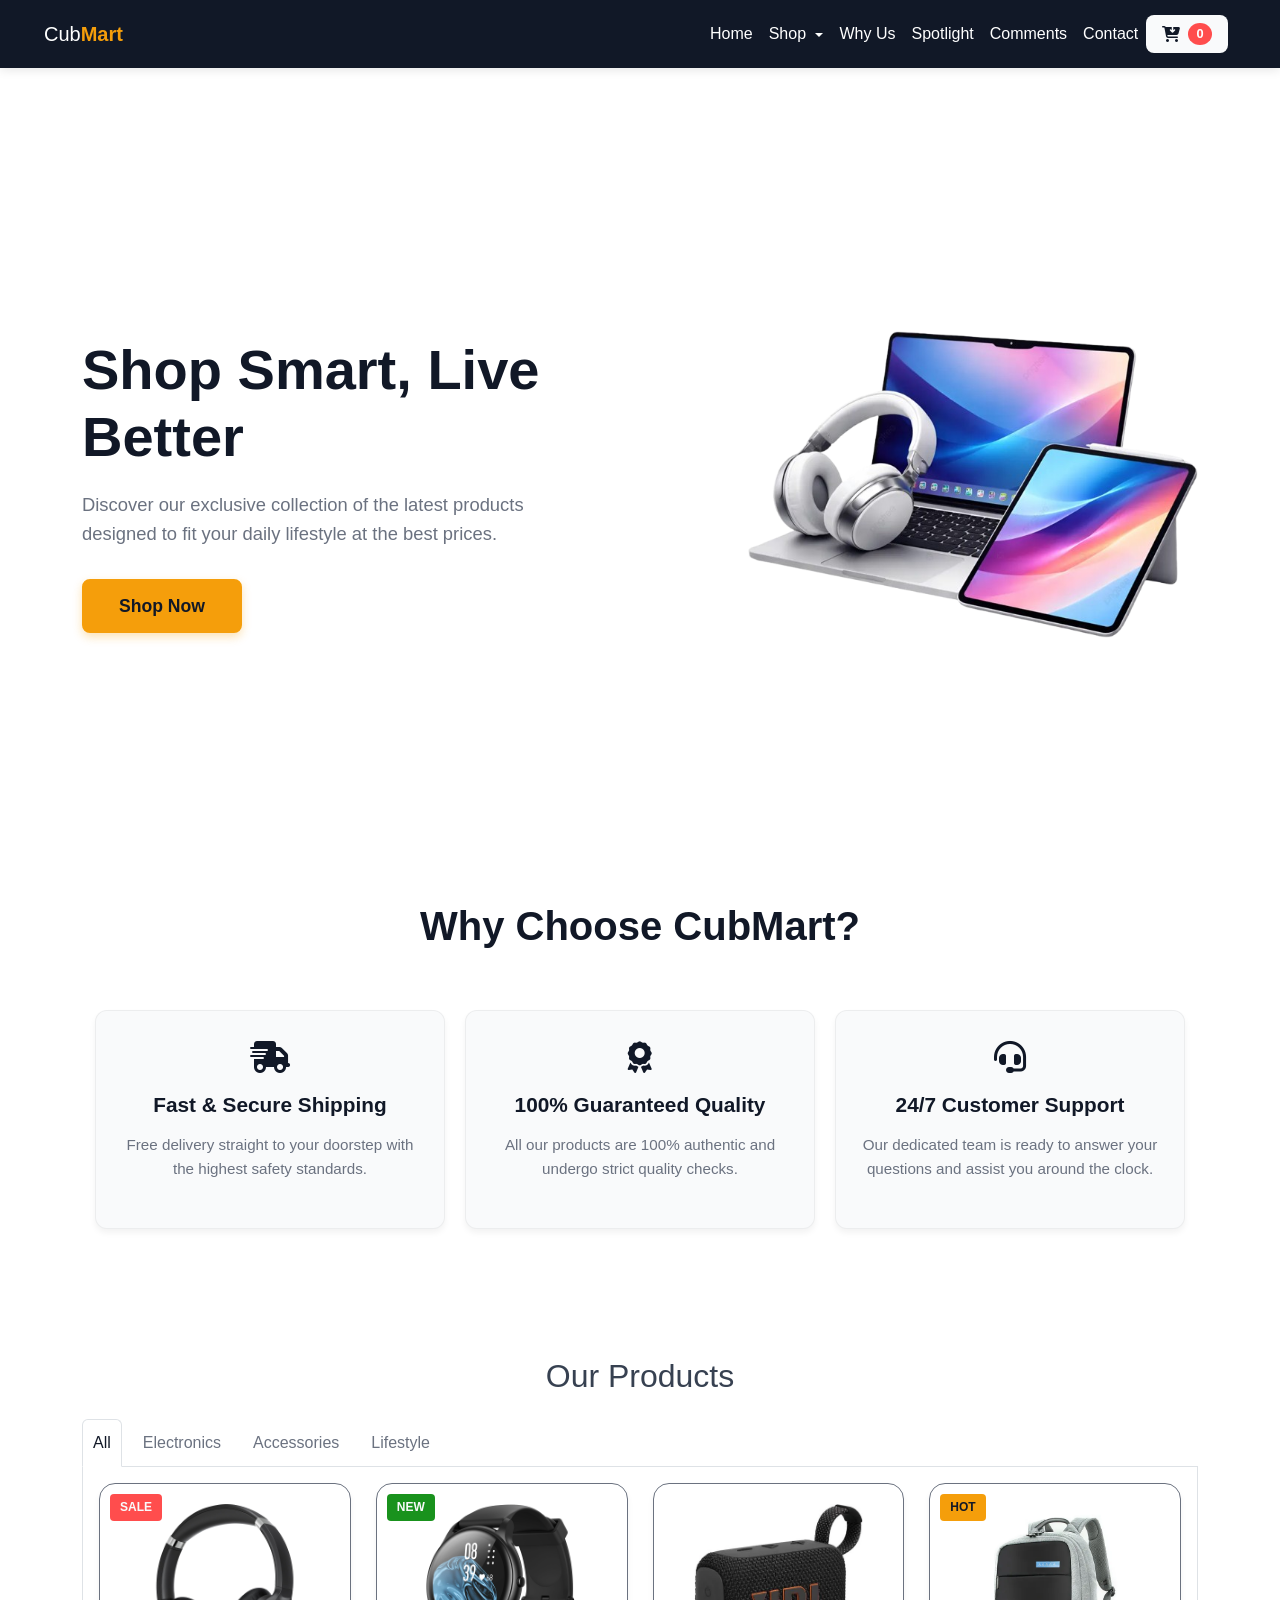
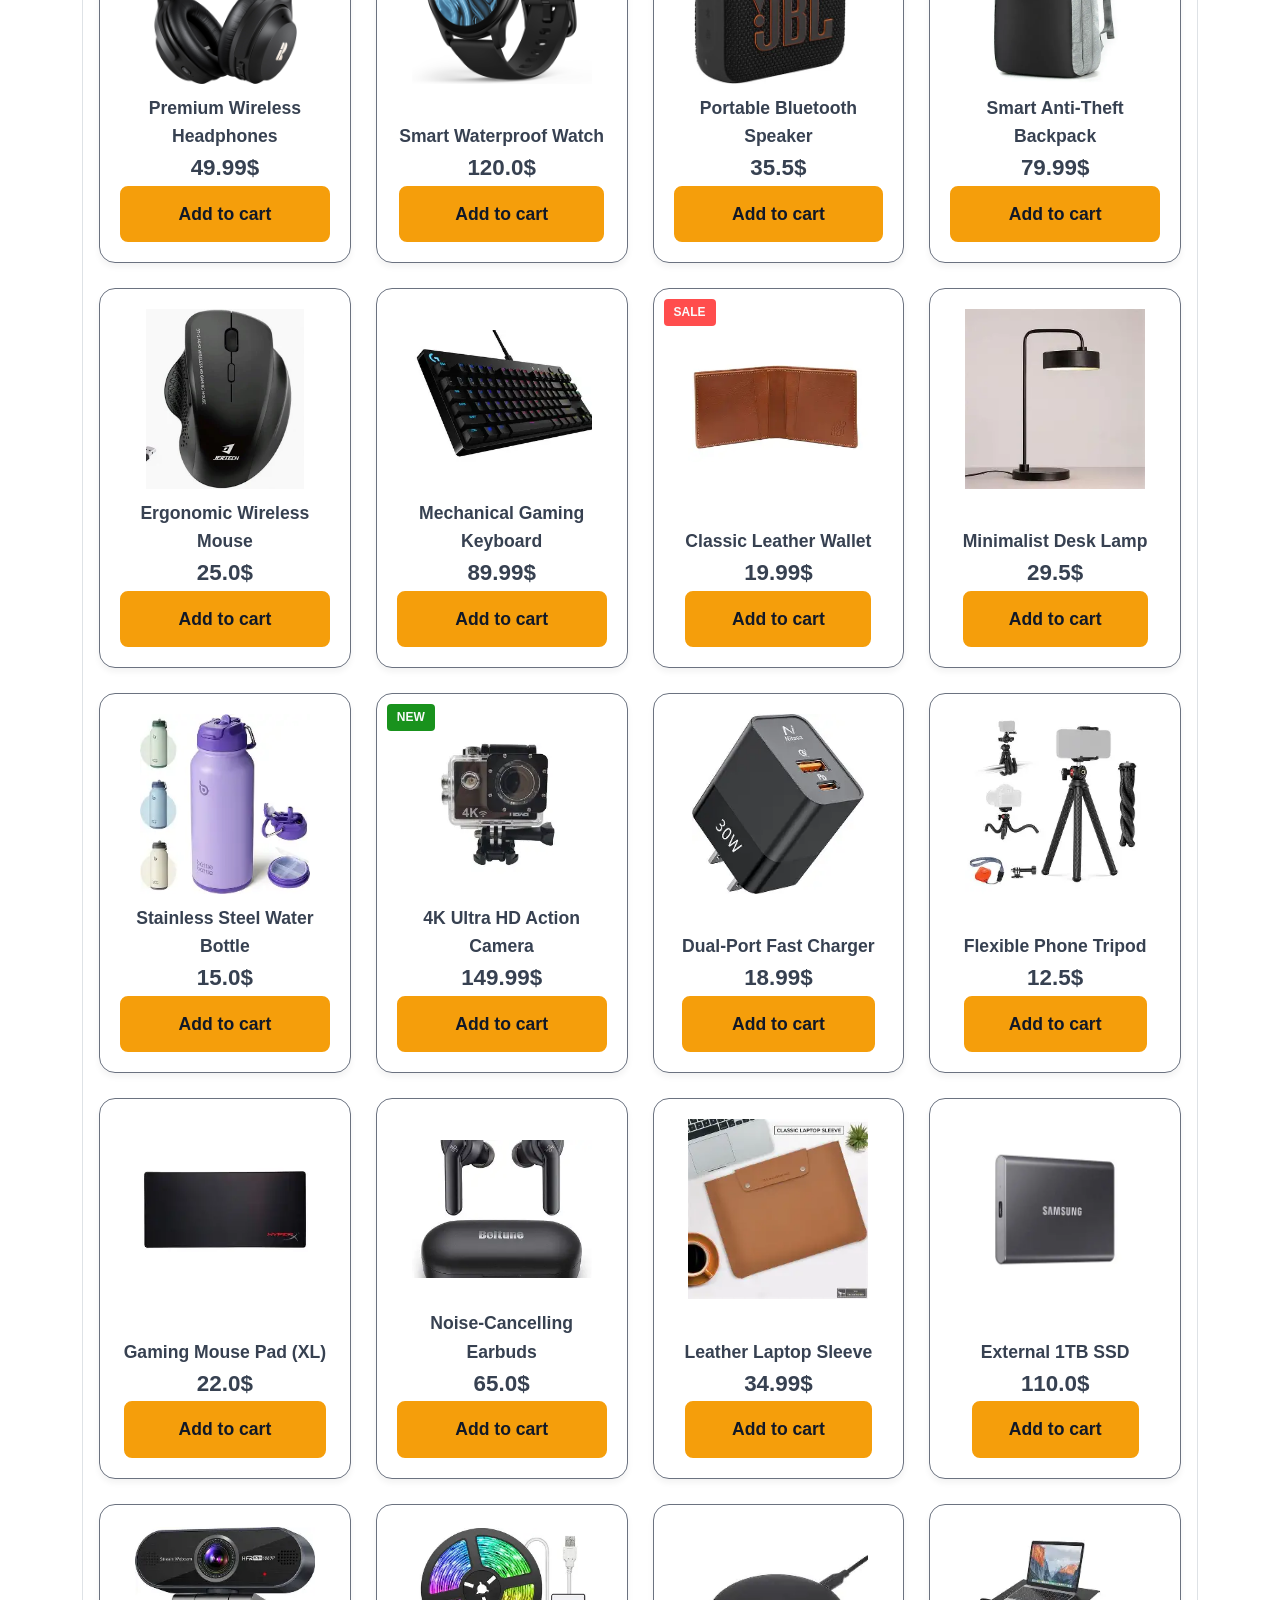
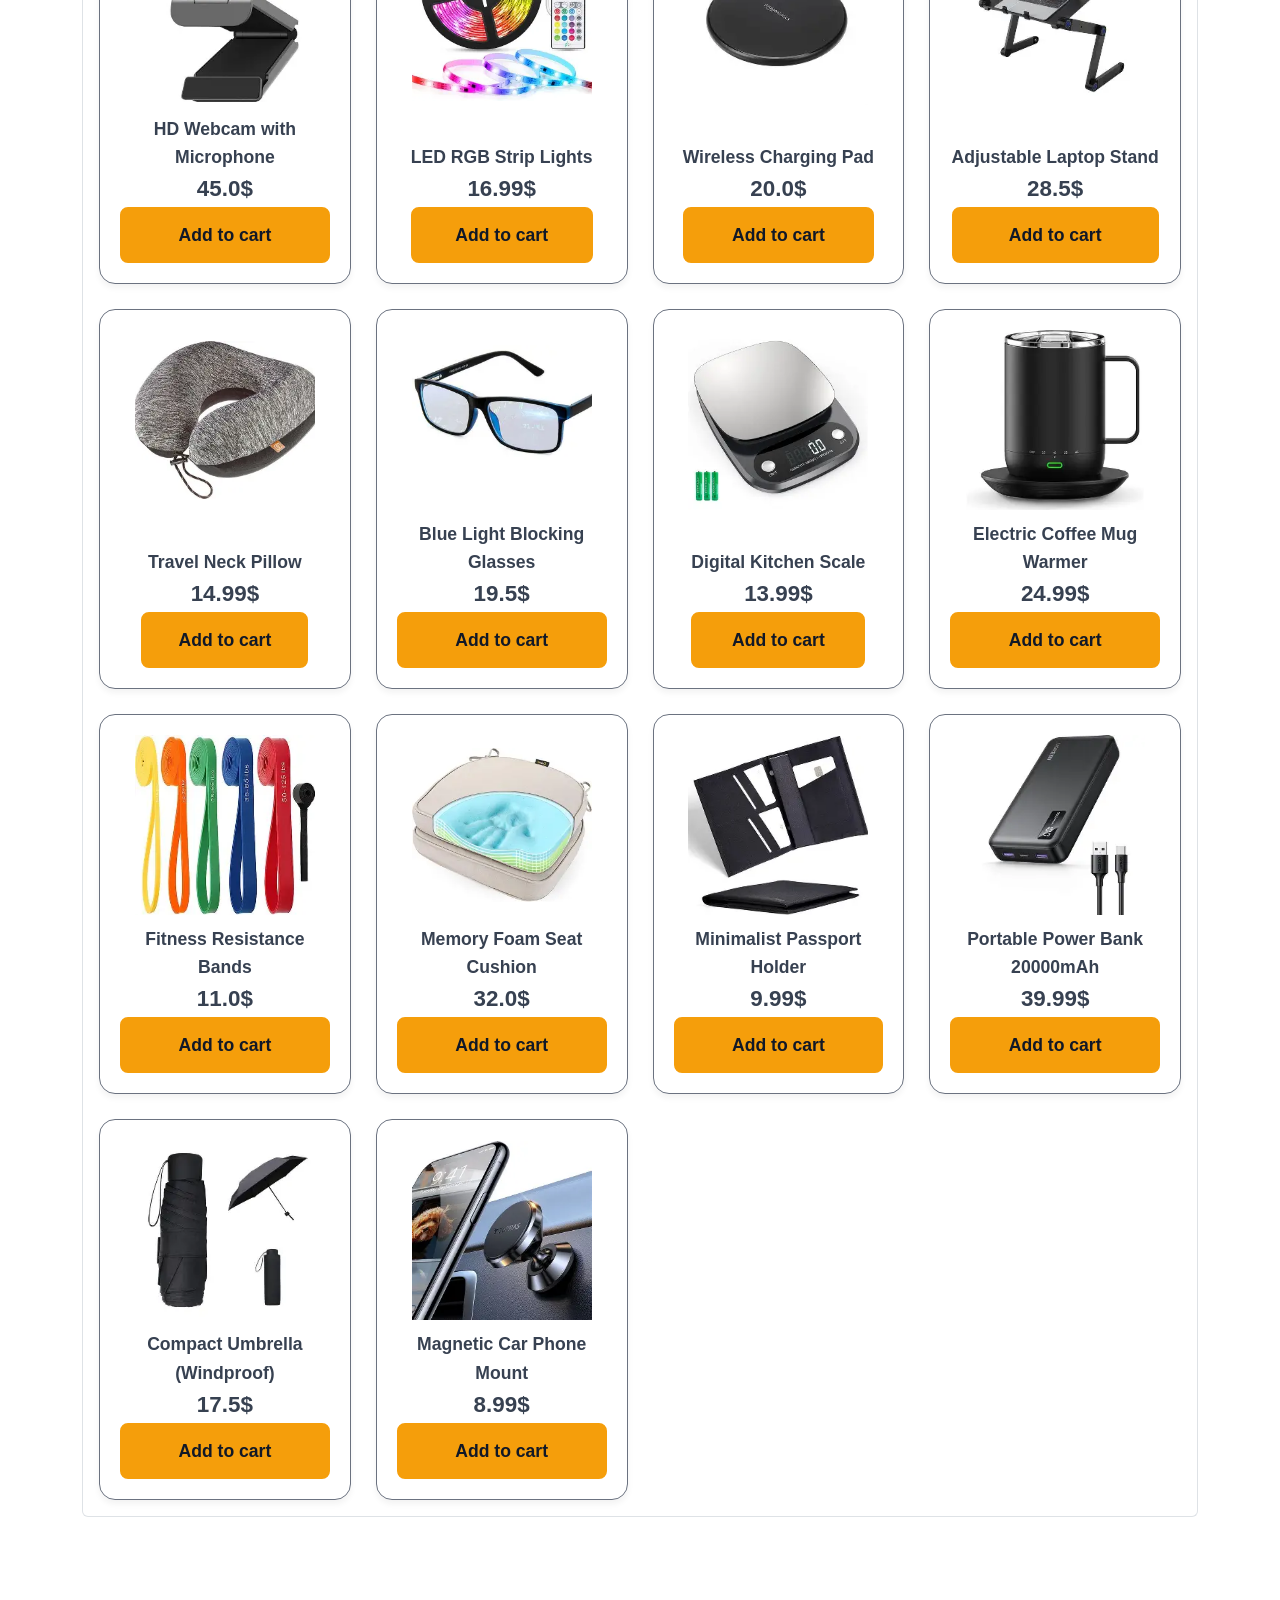
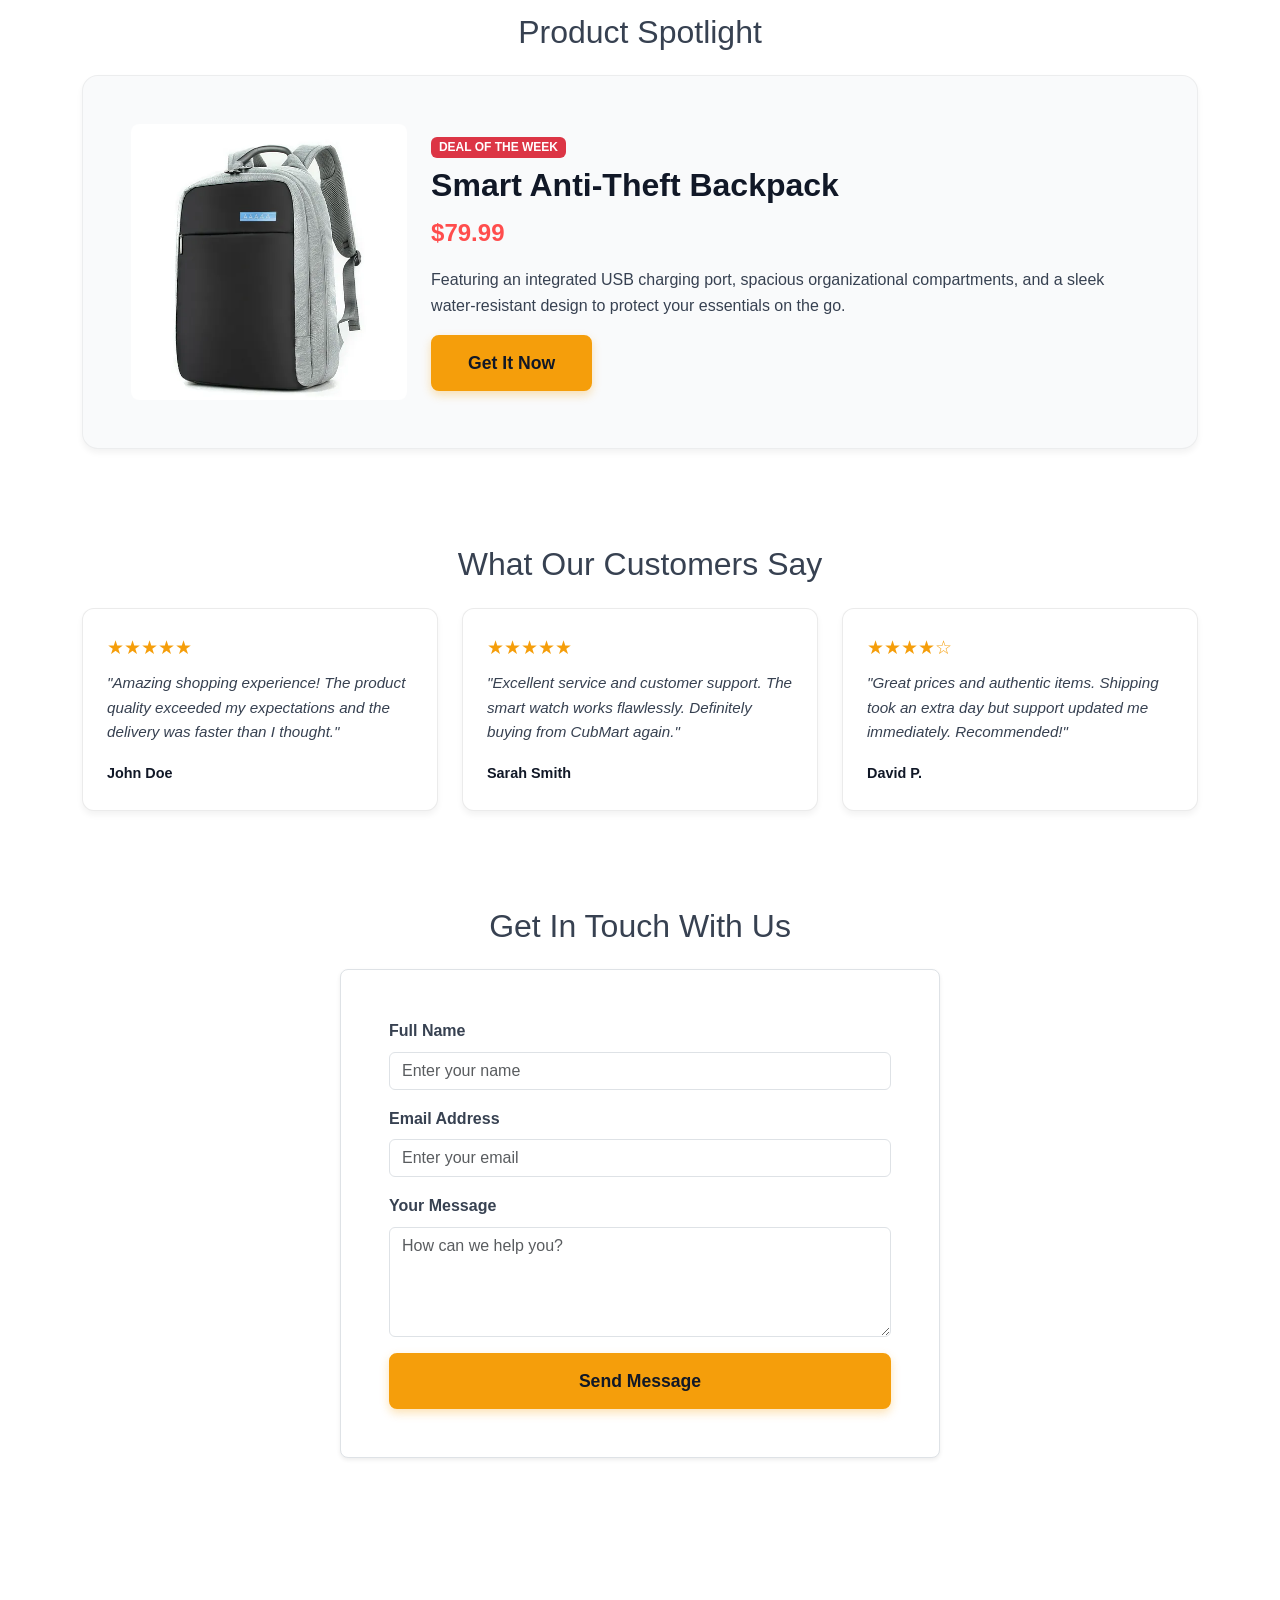
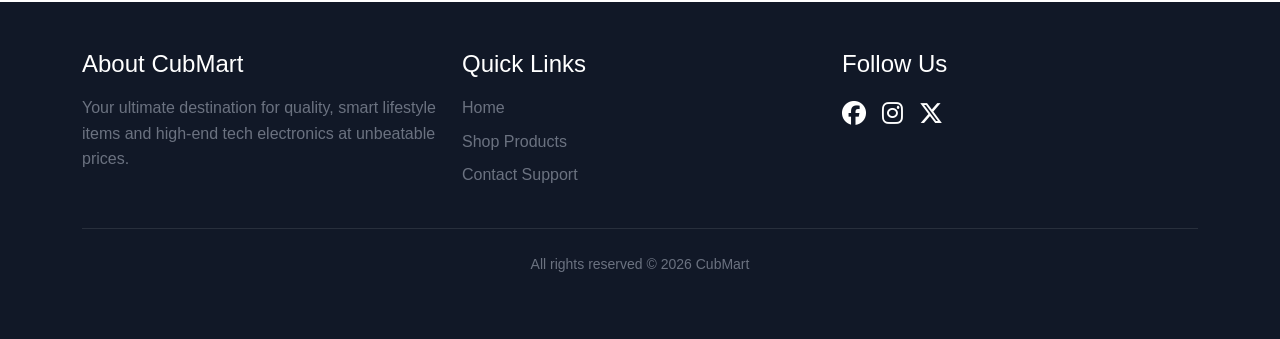
==== commit a1c6ed68: "Add footer text formatting and implement product list in JavaScript" ====
--- a/task1-design/index.html
+++ b/task1-design/index.html
@@ -1192,8 +1192,8 @@
           </div>
         </div>
         <hr class="border-secondary my-4" />
-        <div class="text-center text-muted small">
-          All rights reserved © 2026 CubMart
+        <div class="text-center small">
+          <p>All rights reserved © 2026 CubMart</p>
         </div>
       </div>
     </footer>
--- a/task1-design/style.css
+++ b/task1-design/style.css
@@ -435,6 +435,11 @@
   border: 1px solid rgba(0, 0, 0, 0.08);
   border-radius: 12px;
   box-shadow: var(--shadow-light);
+  transition: var(--transition-smooth);
+}
+
+.review-card:hover {
+  transform: scale(1.12);
 }
 
 .stars {
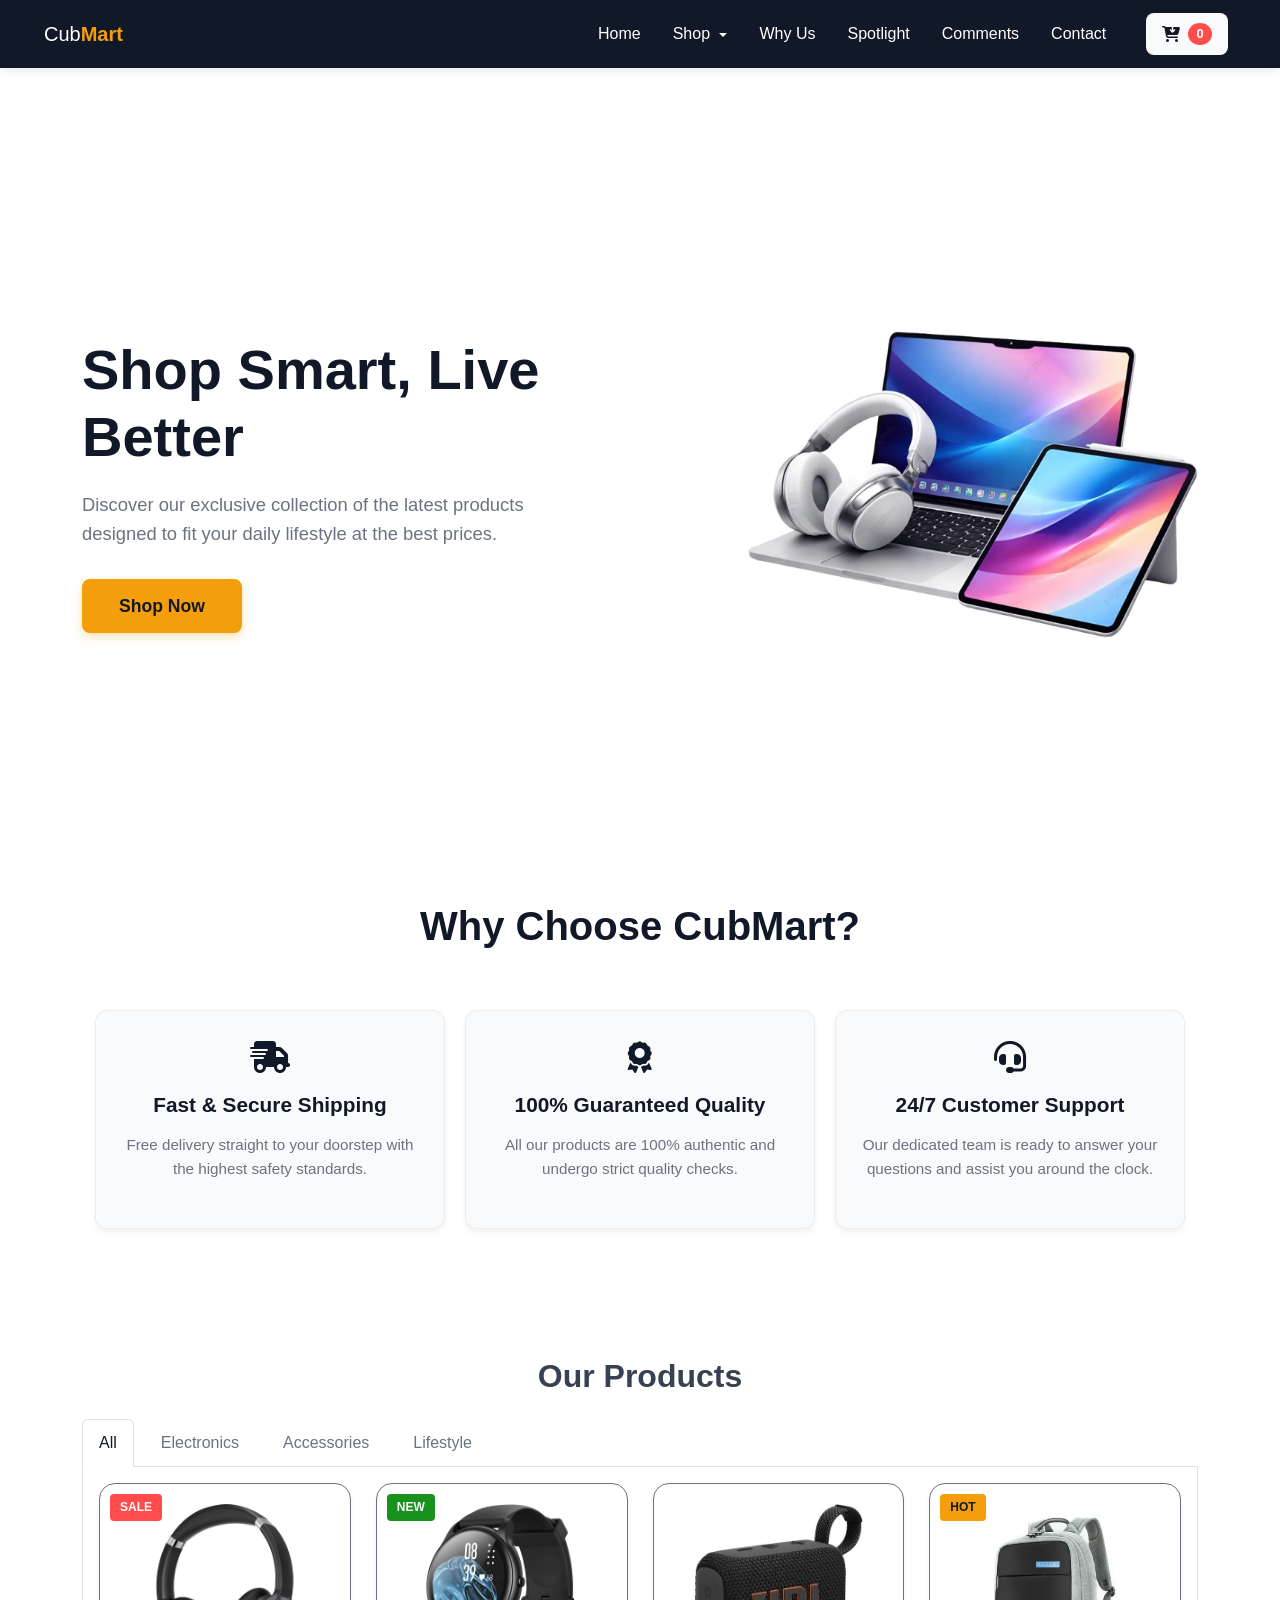
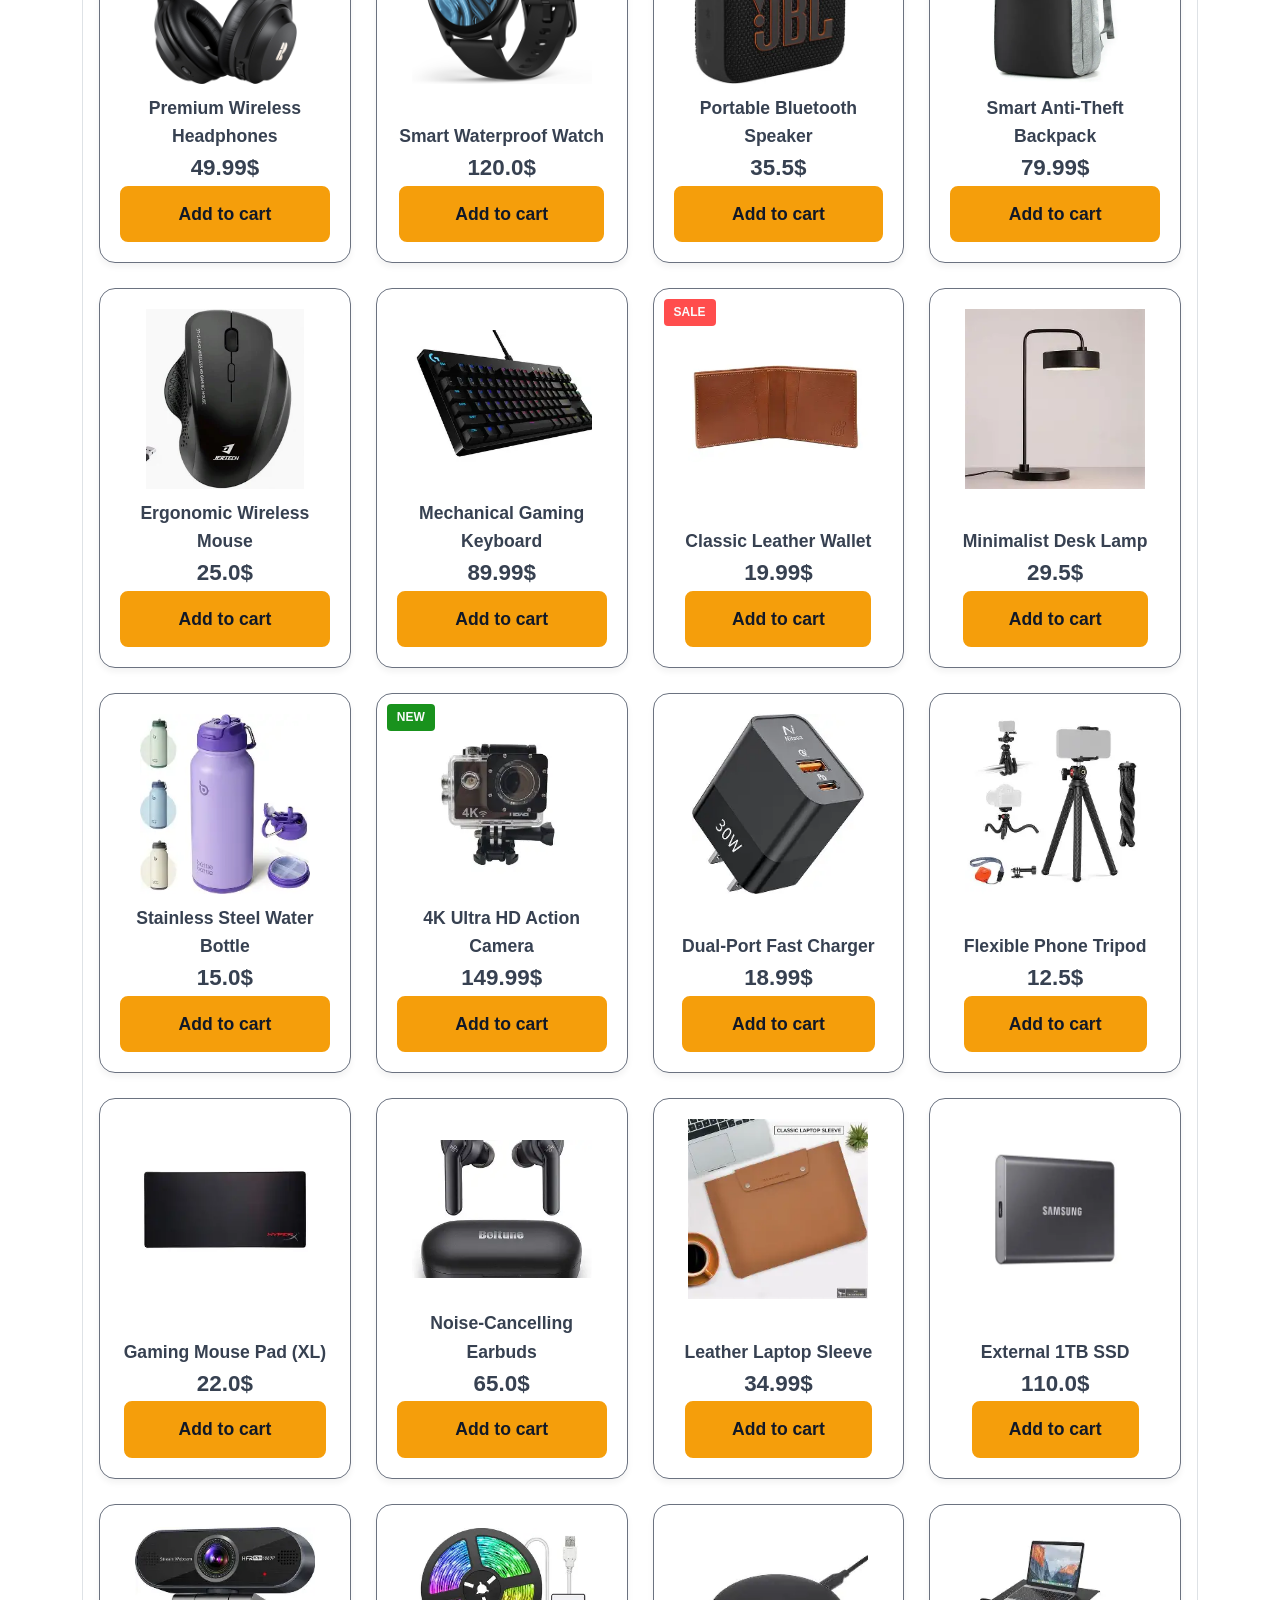
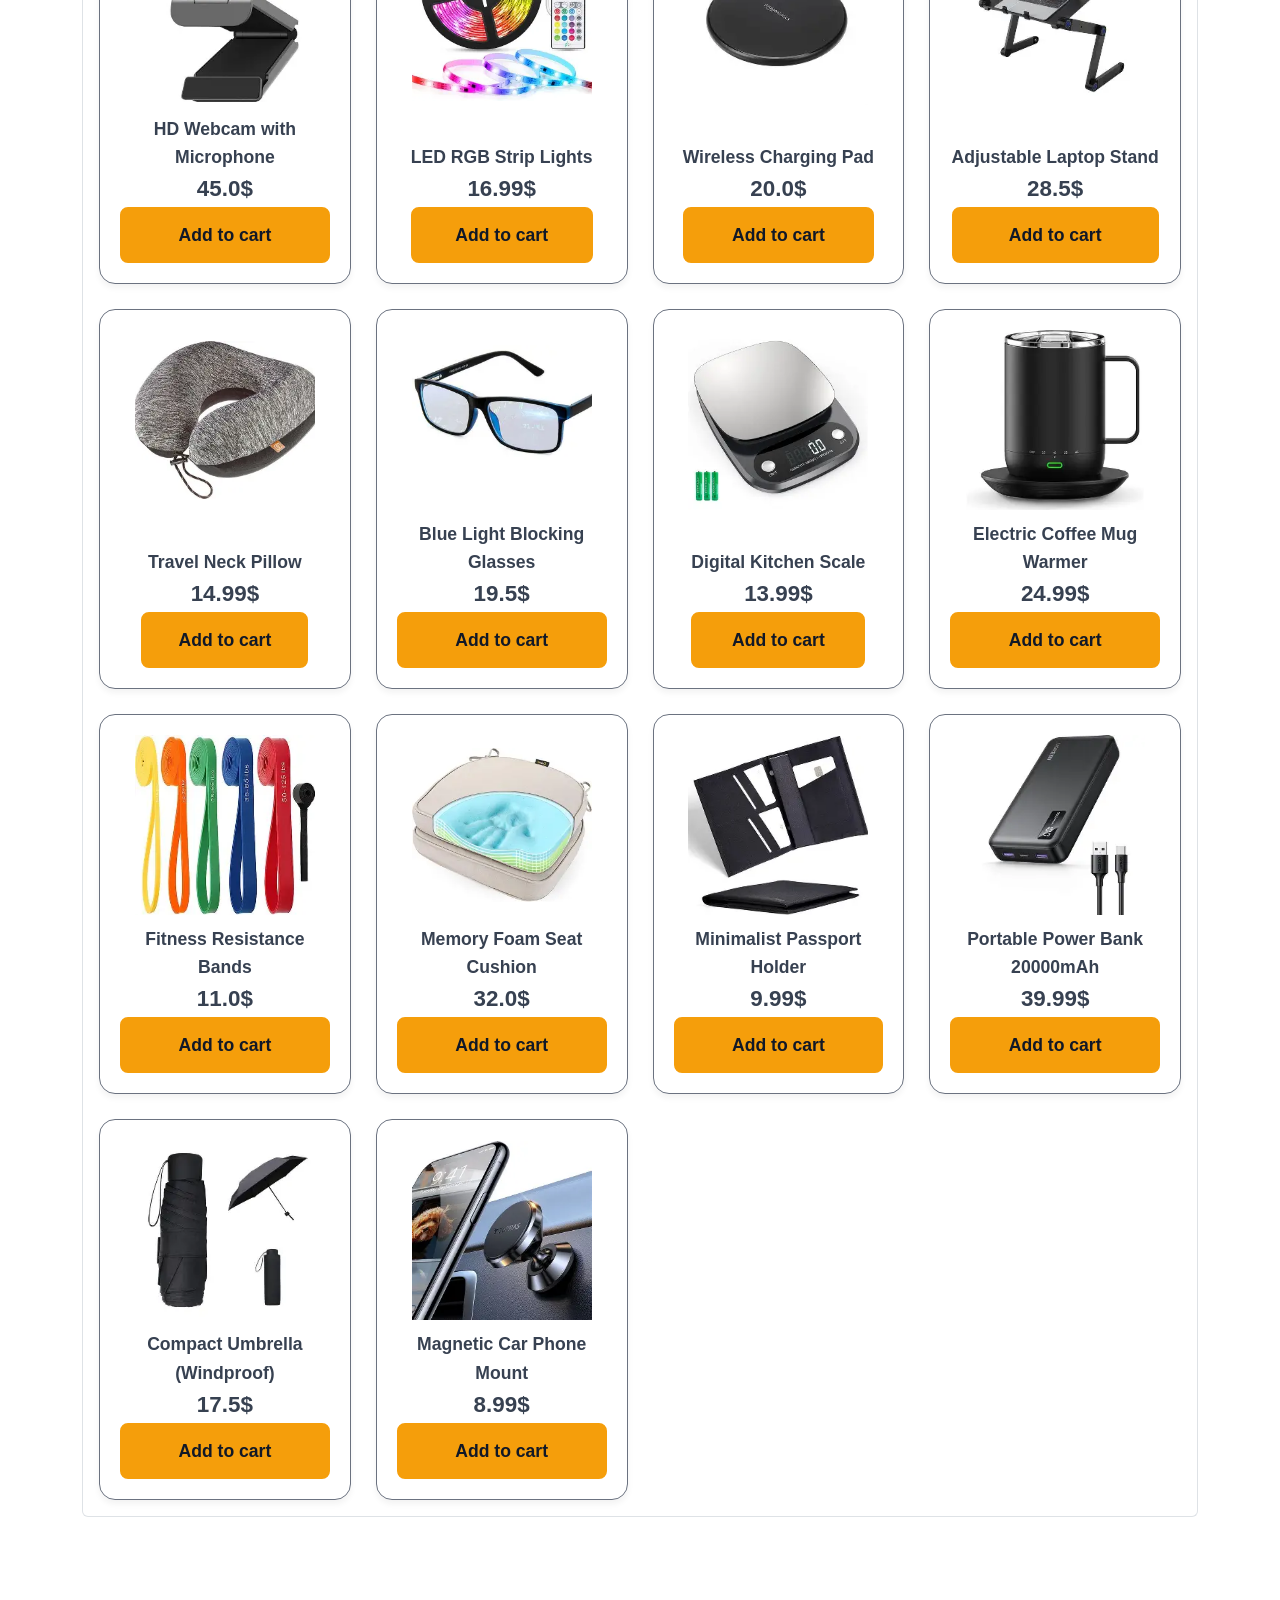
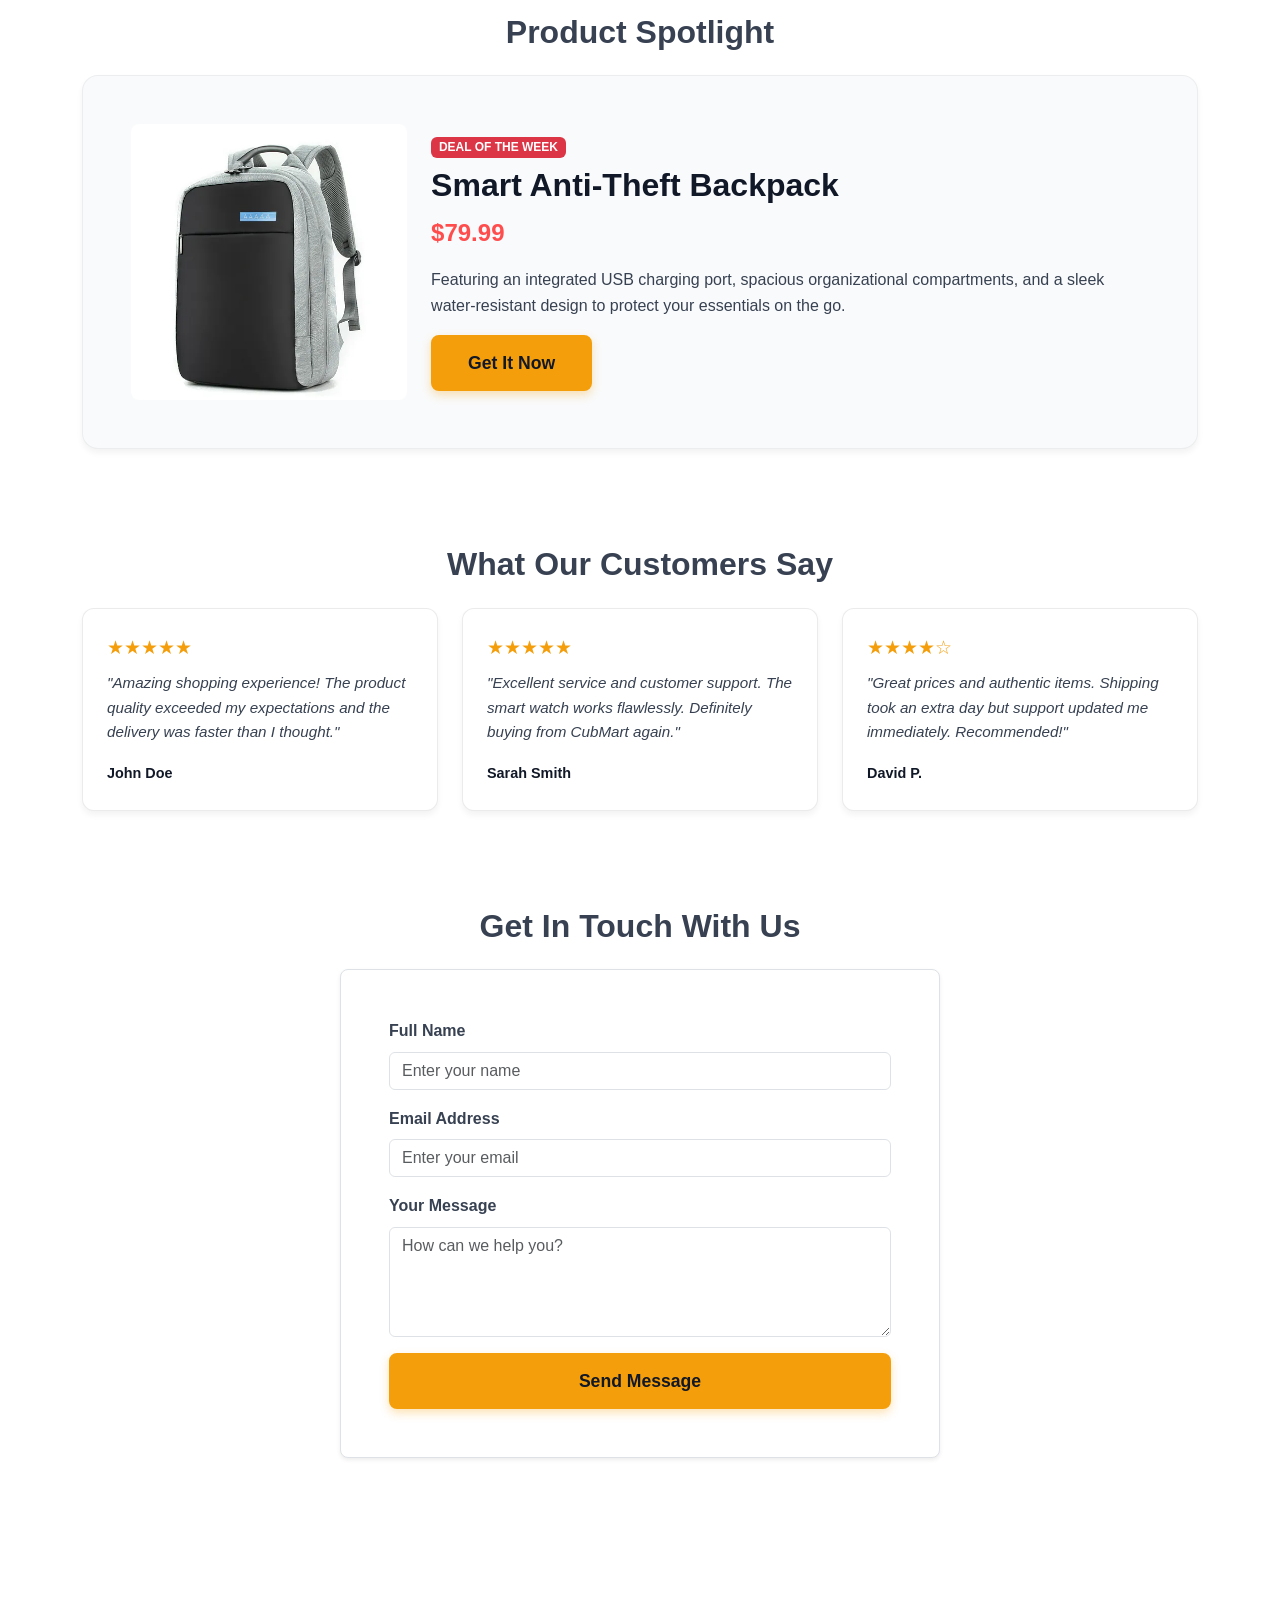
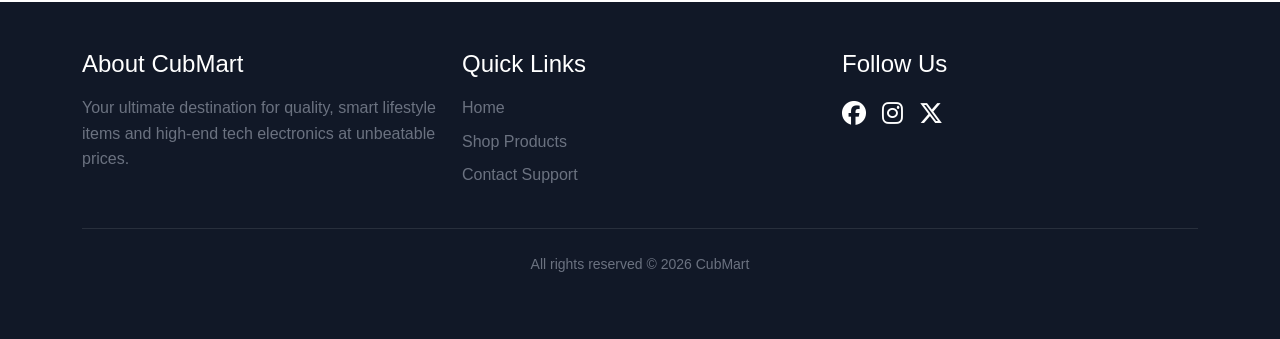
==== commit 53a51f32: "Improve navbar alignment, enhance h2 styling, and refine product display logic" ====
--- a/task1-design/index.html
+++ b/task1-design/index.html
@@ -23,7 +23,7 @@
           Cub<span class="logo-text">Mart</span>
         </a>
 
-        <div class="d-flex align-items-center ms-auto me-2 order-lg-last">
+        <div class="d-flex align-items-center ms-lg-4 ms-auto me-2 order-lg-last">
           <a class="nav-link cart-box" href="../task2-logic/cart.html">
             <i class="fa-solid fa-cart-arrow-down"></i>
             <span class="badge">0</span>
--- a/task1-design/style.css
+++ b/task1-design/style.css
@@ -52,6 +52,10 @@
   display: block;
 }
 
+h2 {
+  font-weight: 700;
+}
+
 .navbar {
   background-color: var(--primary-color);
   padding: 0.7rem 2rem;
@@ -77,7 +81,7 @@
   color: var(--bg-white);
   font-size: 1rem;
   font-weight: 500;
-  padding: 10px 0;
+  padding: 10px 16px !important;
   cursor: pointer;
   transition: var(--transition-smooth);
 }
